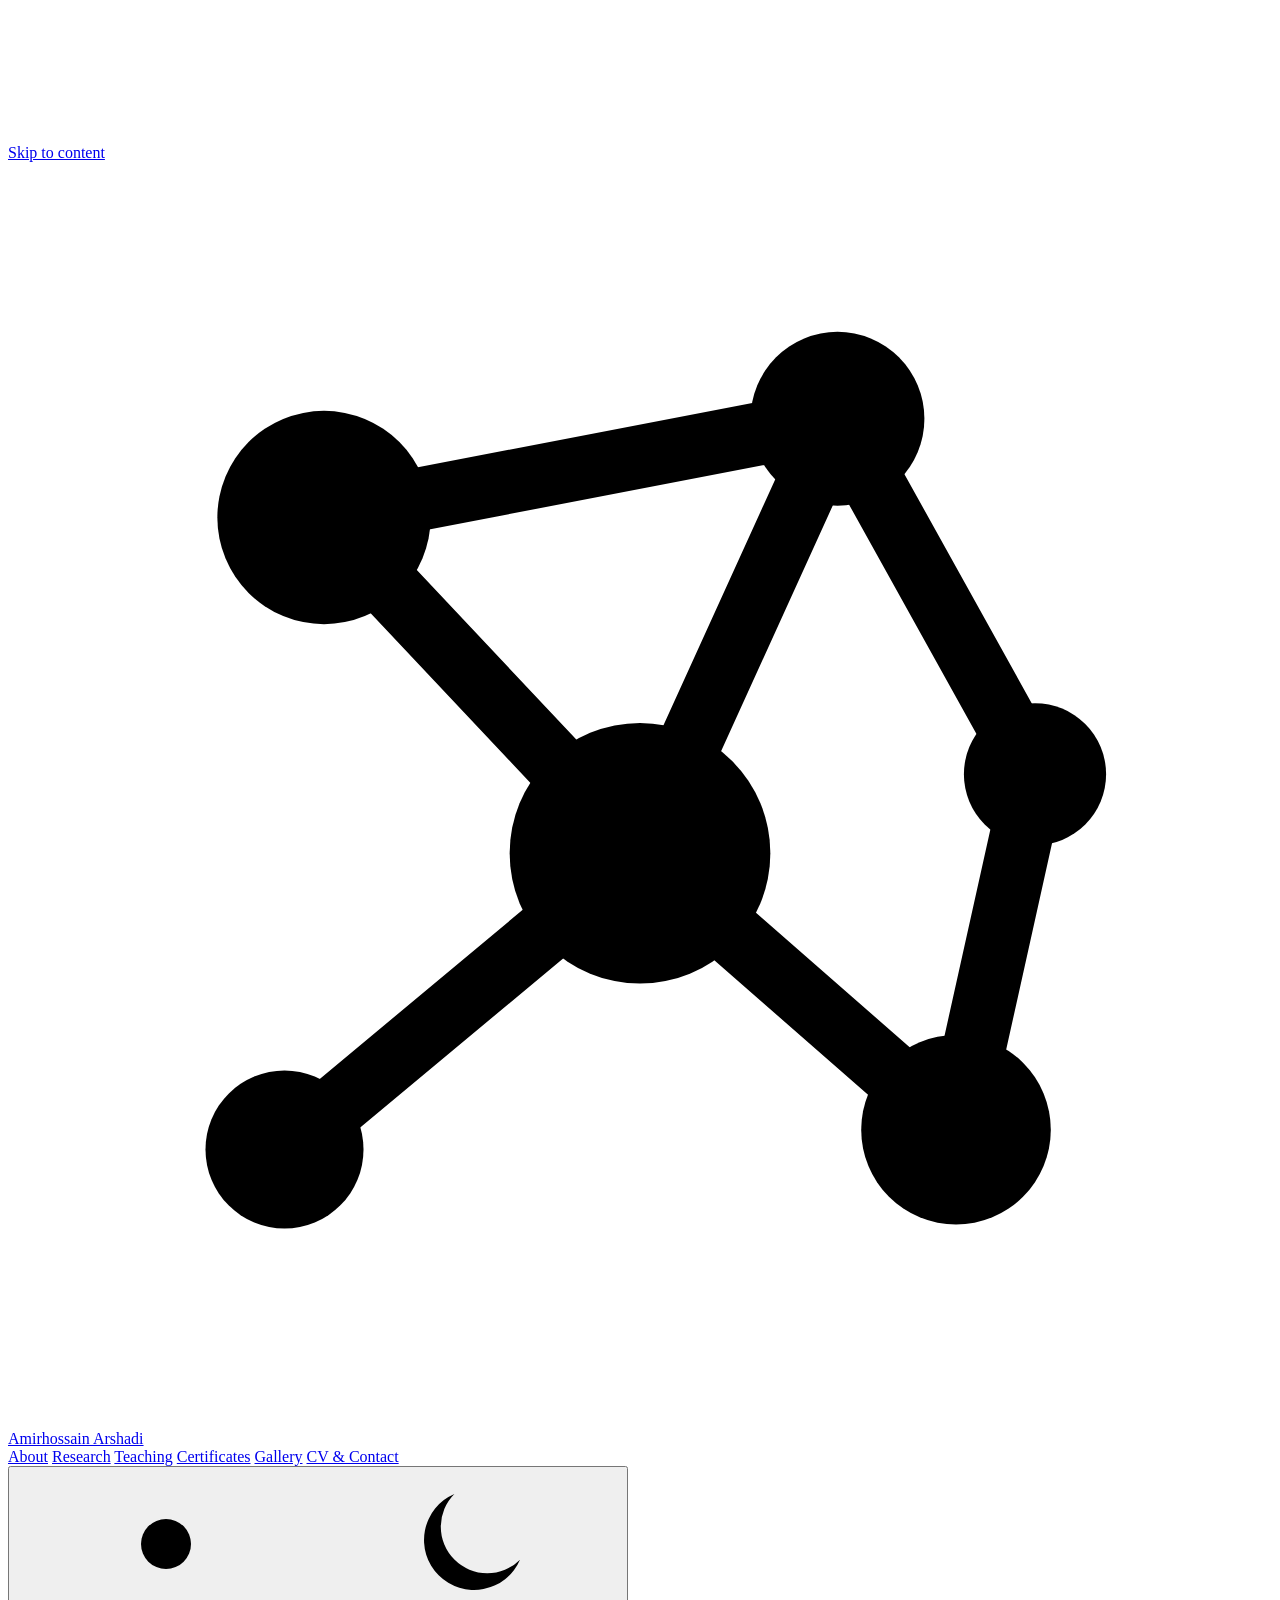
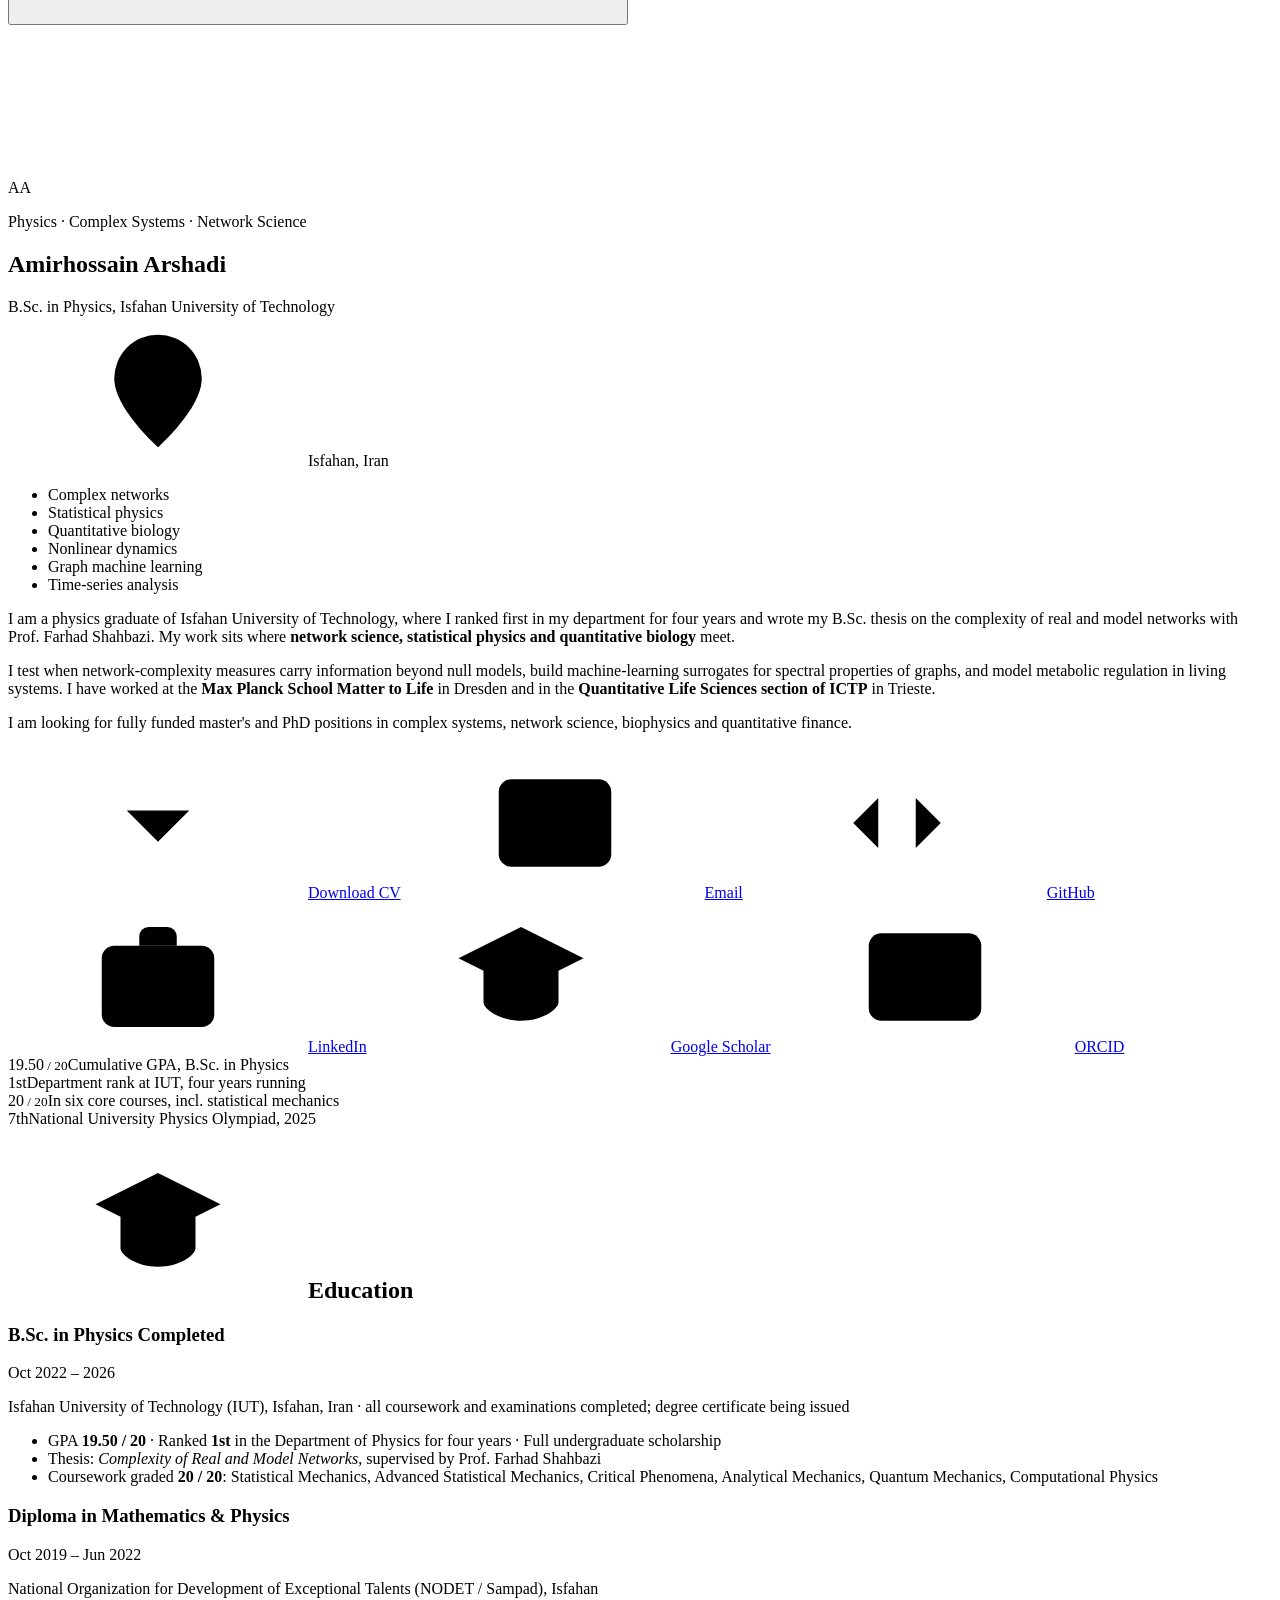
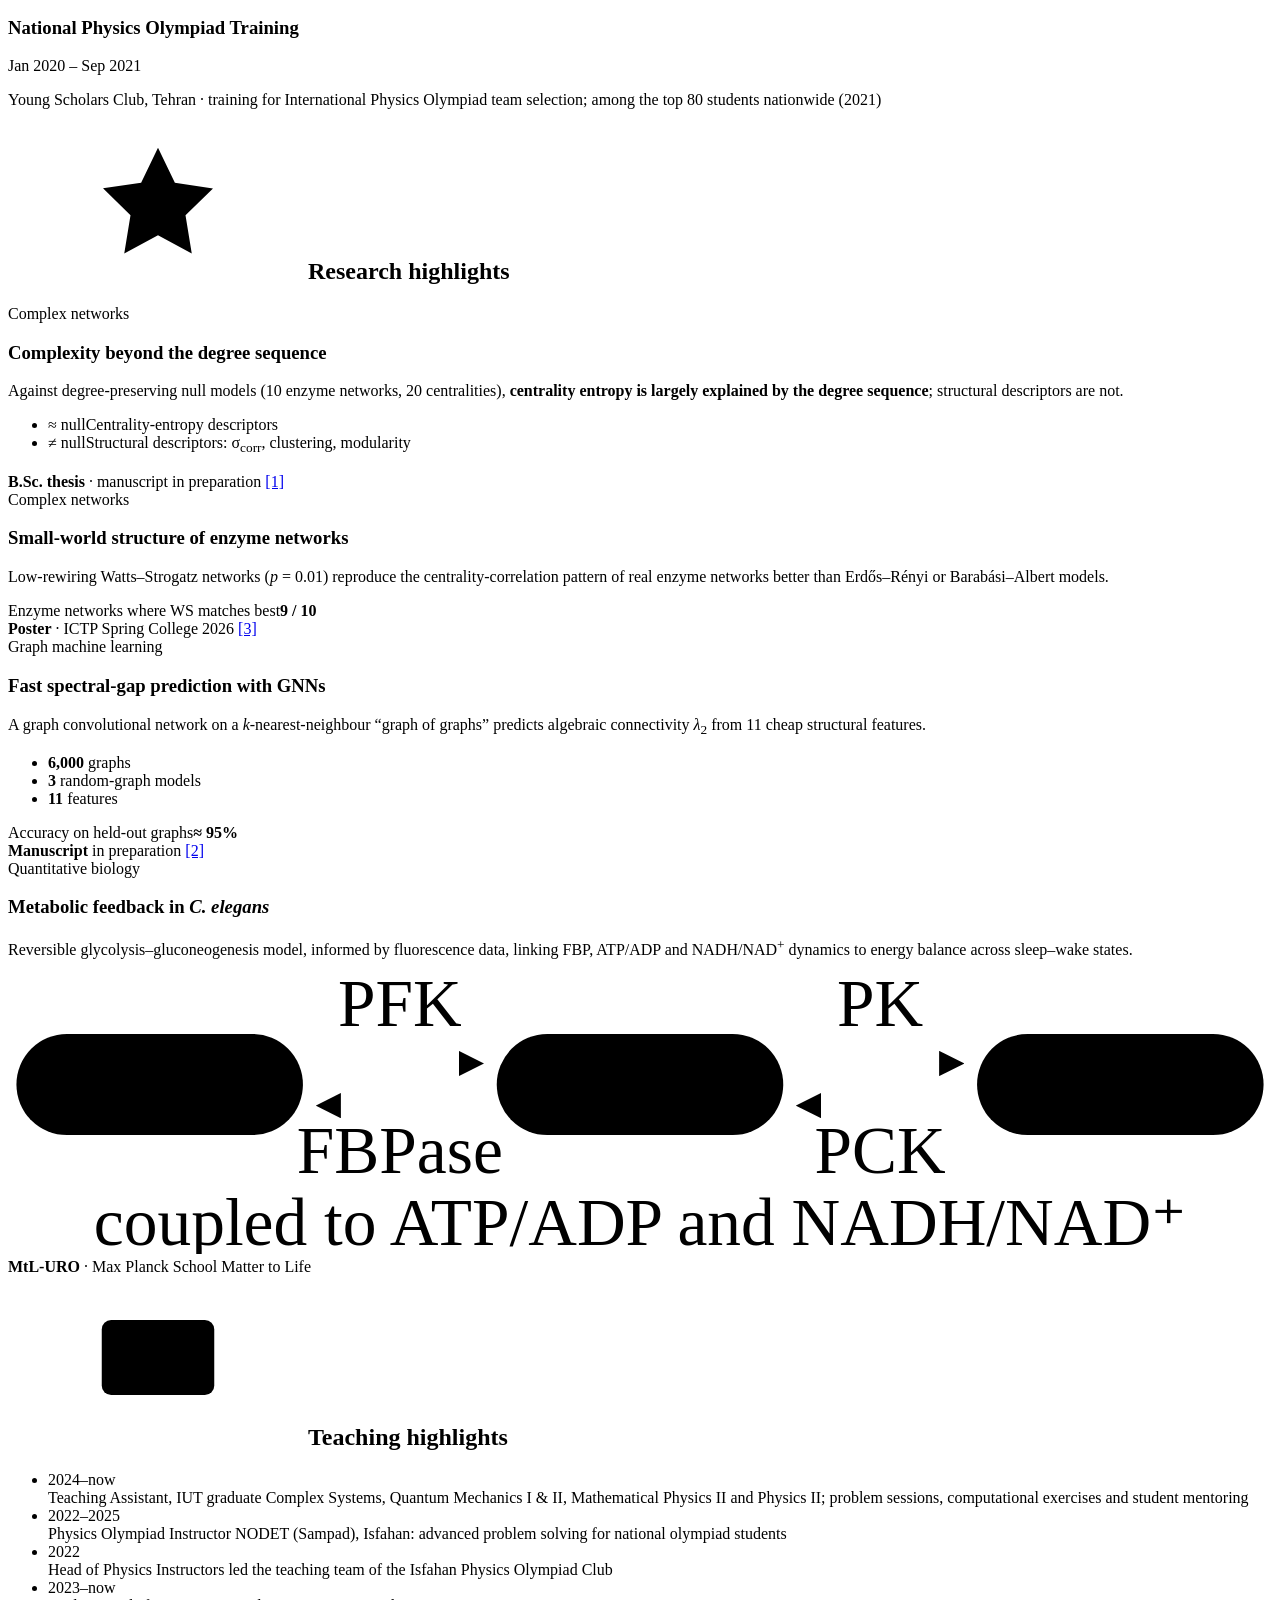
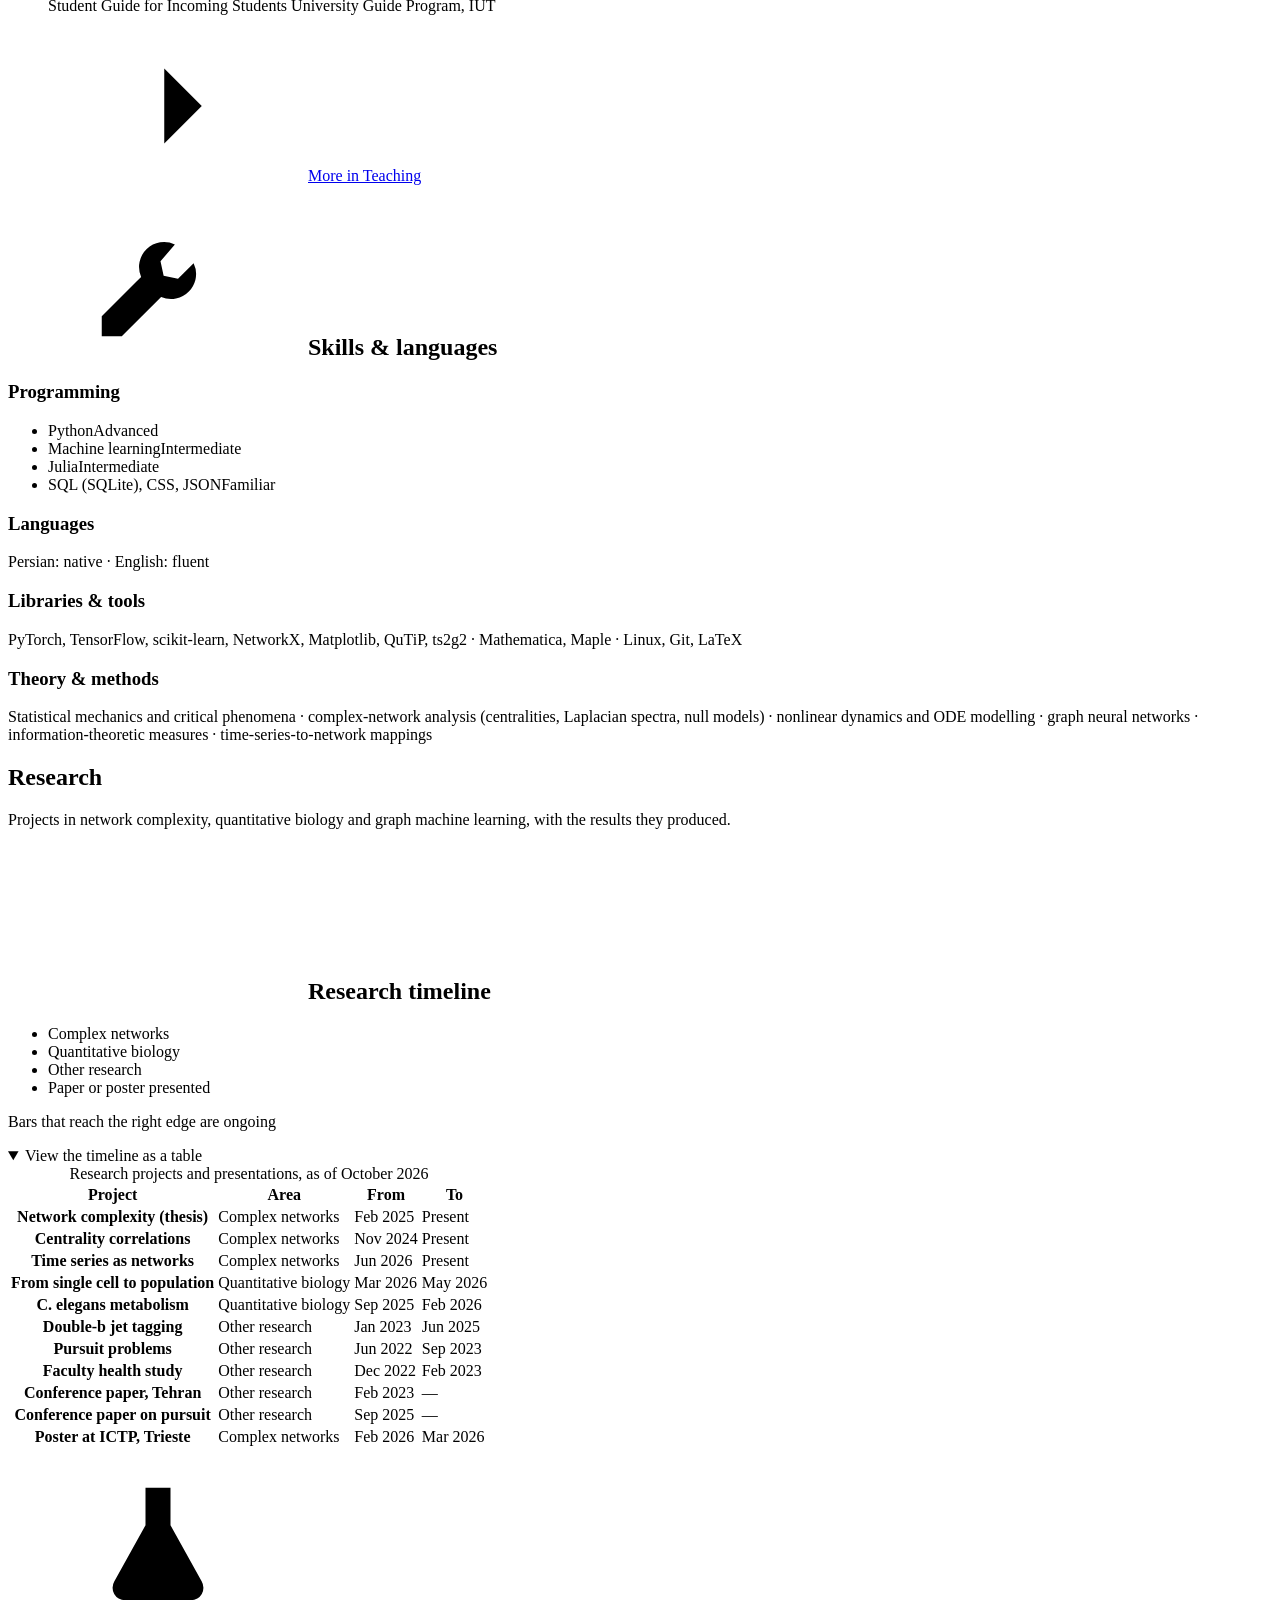
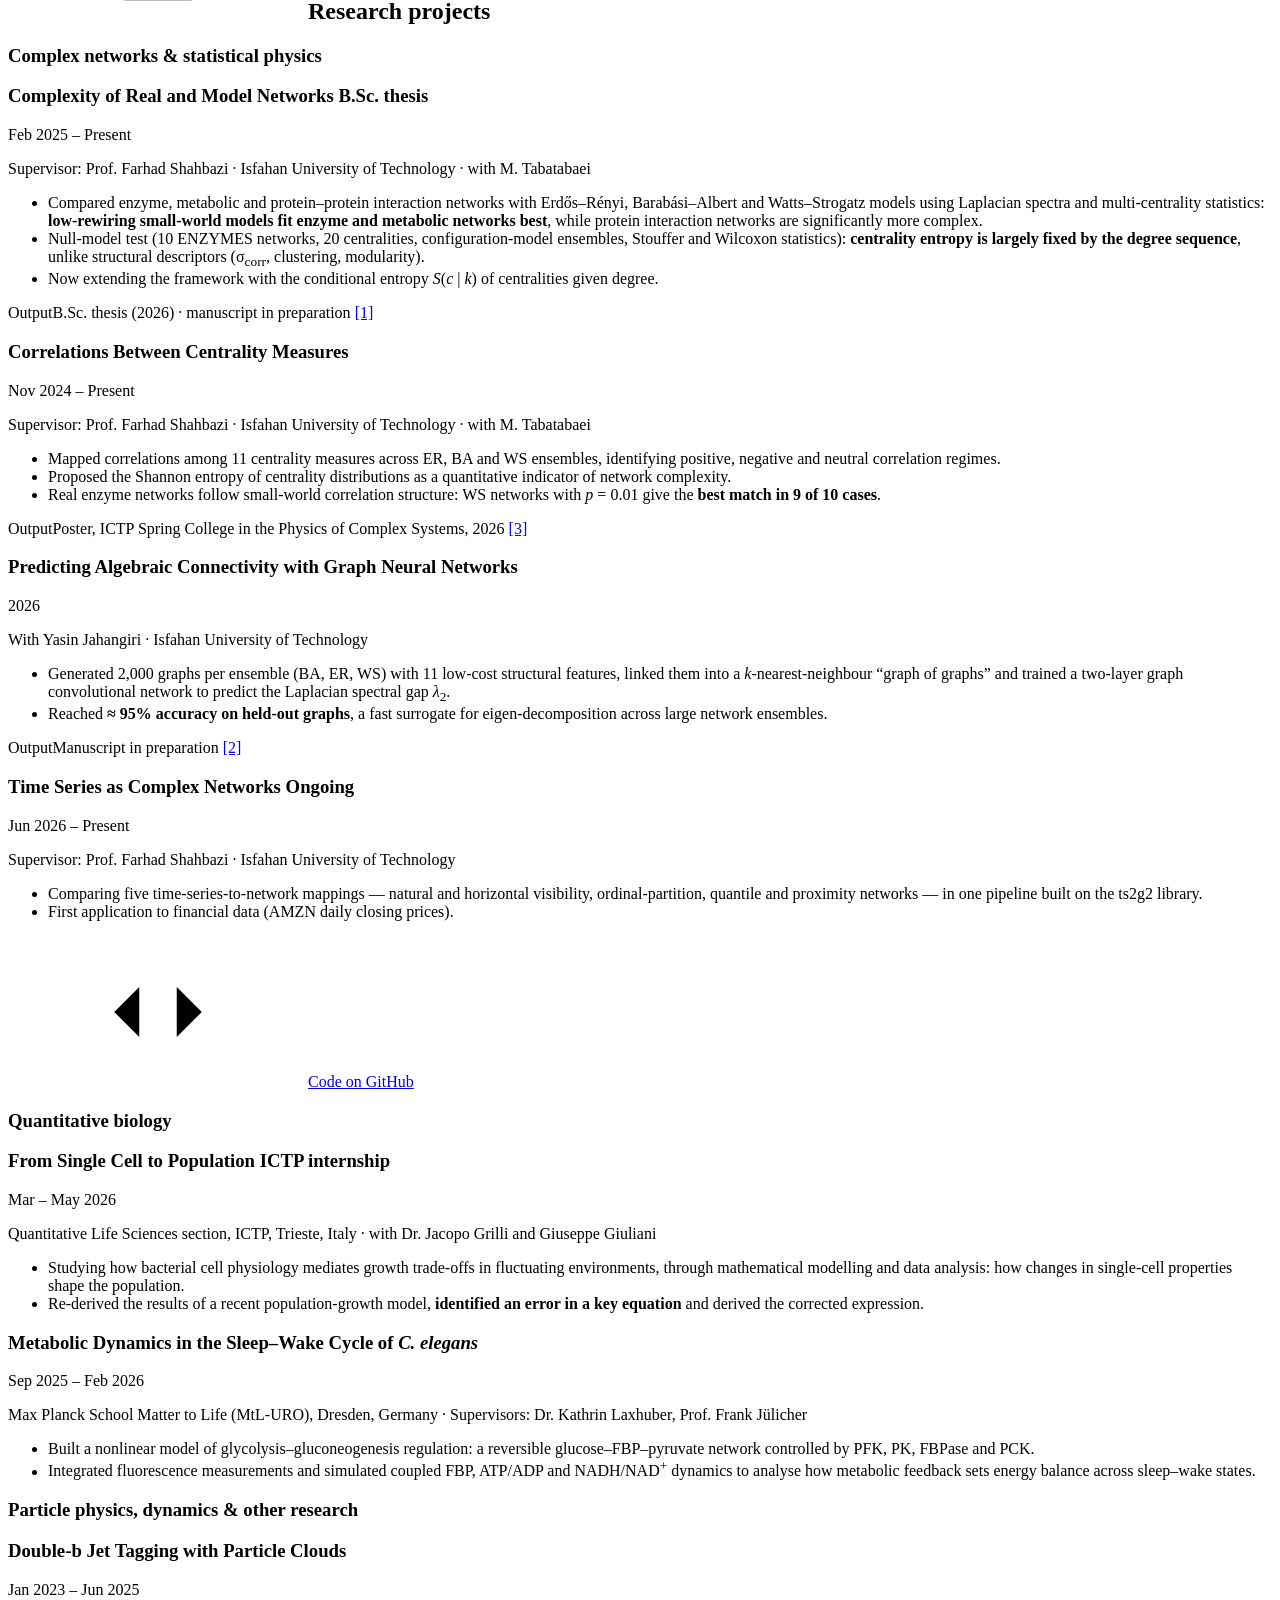
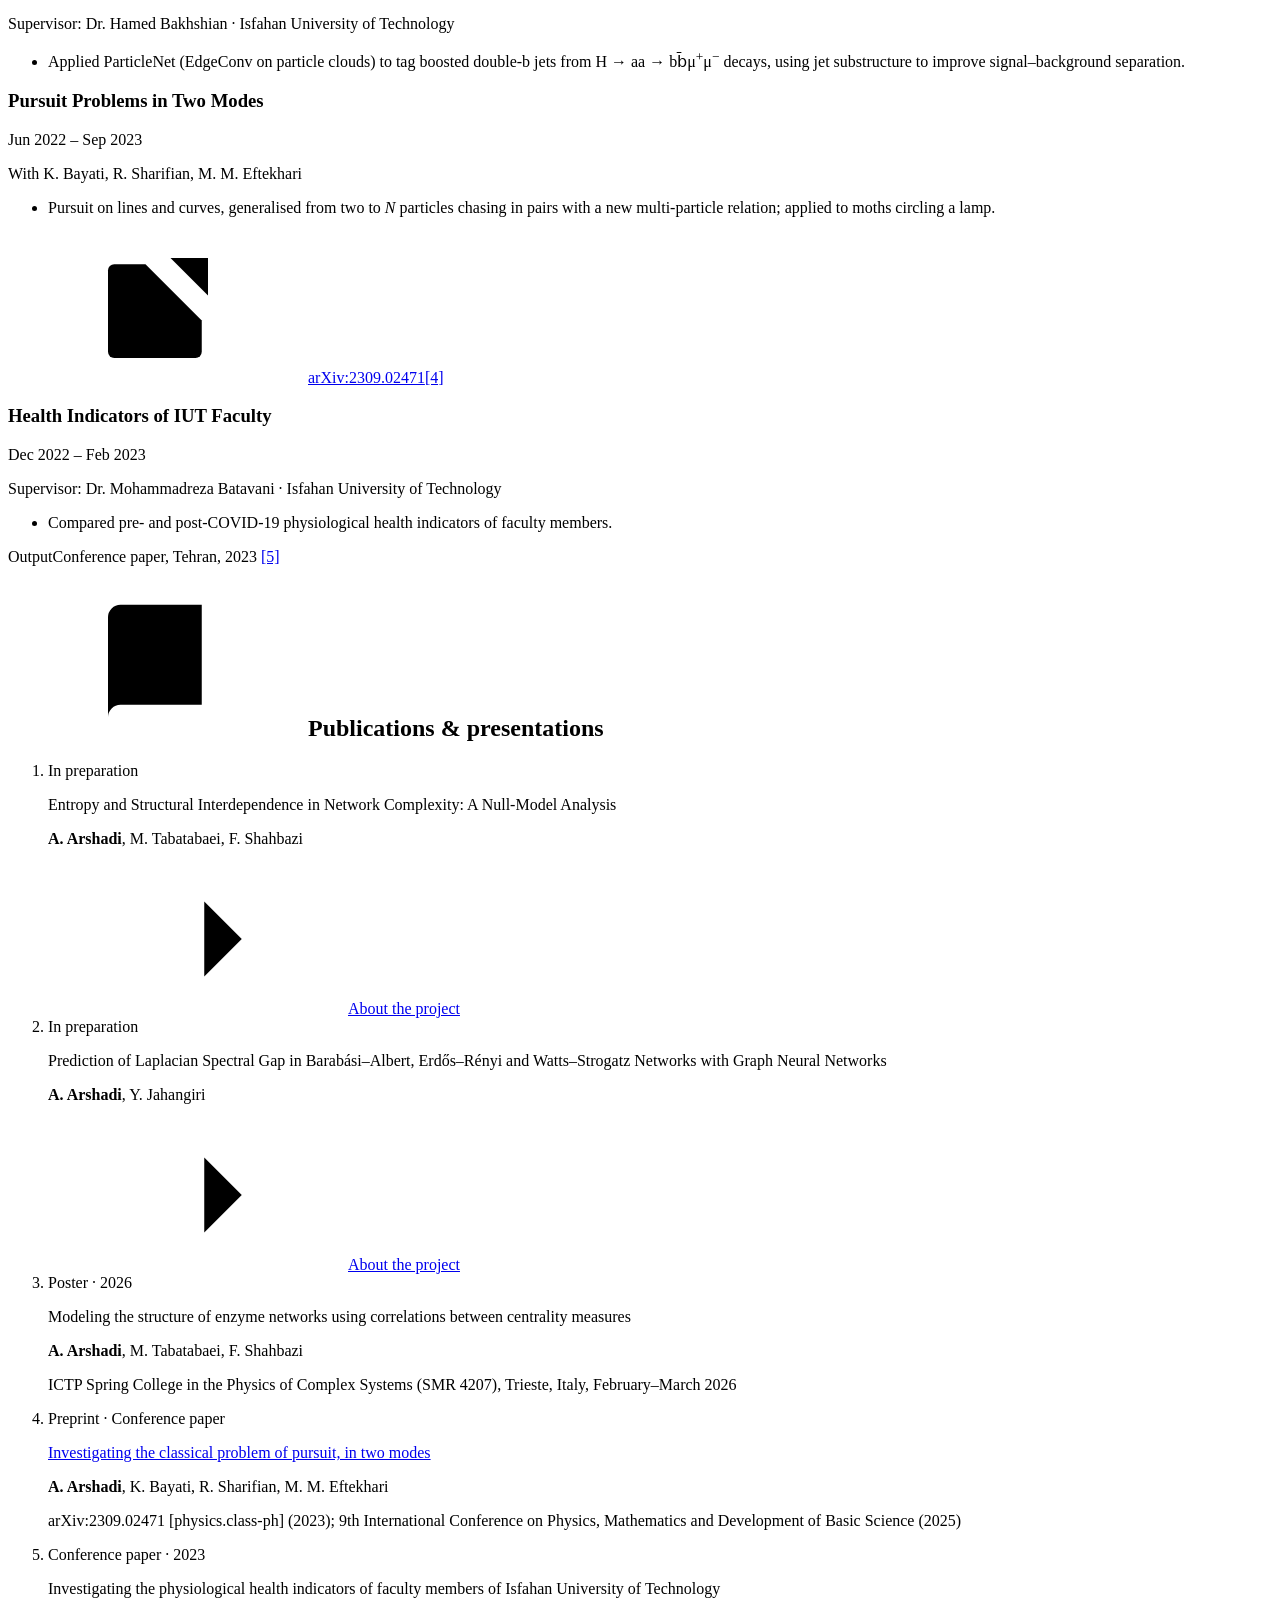
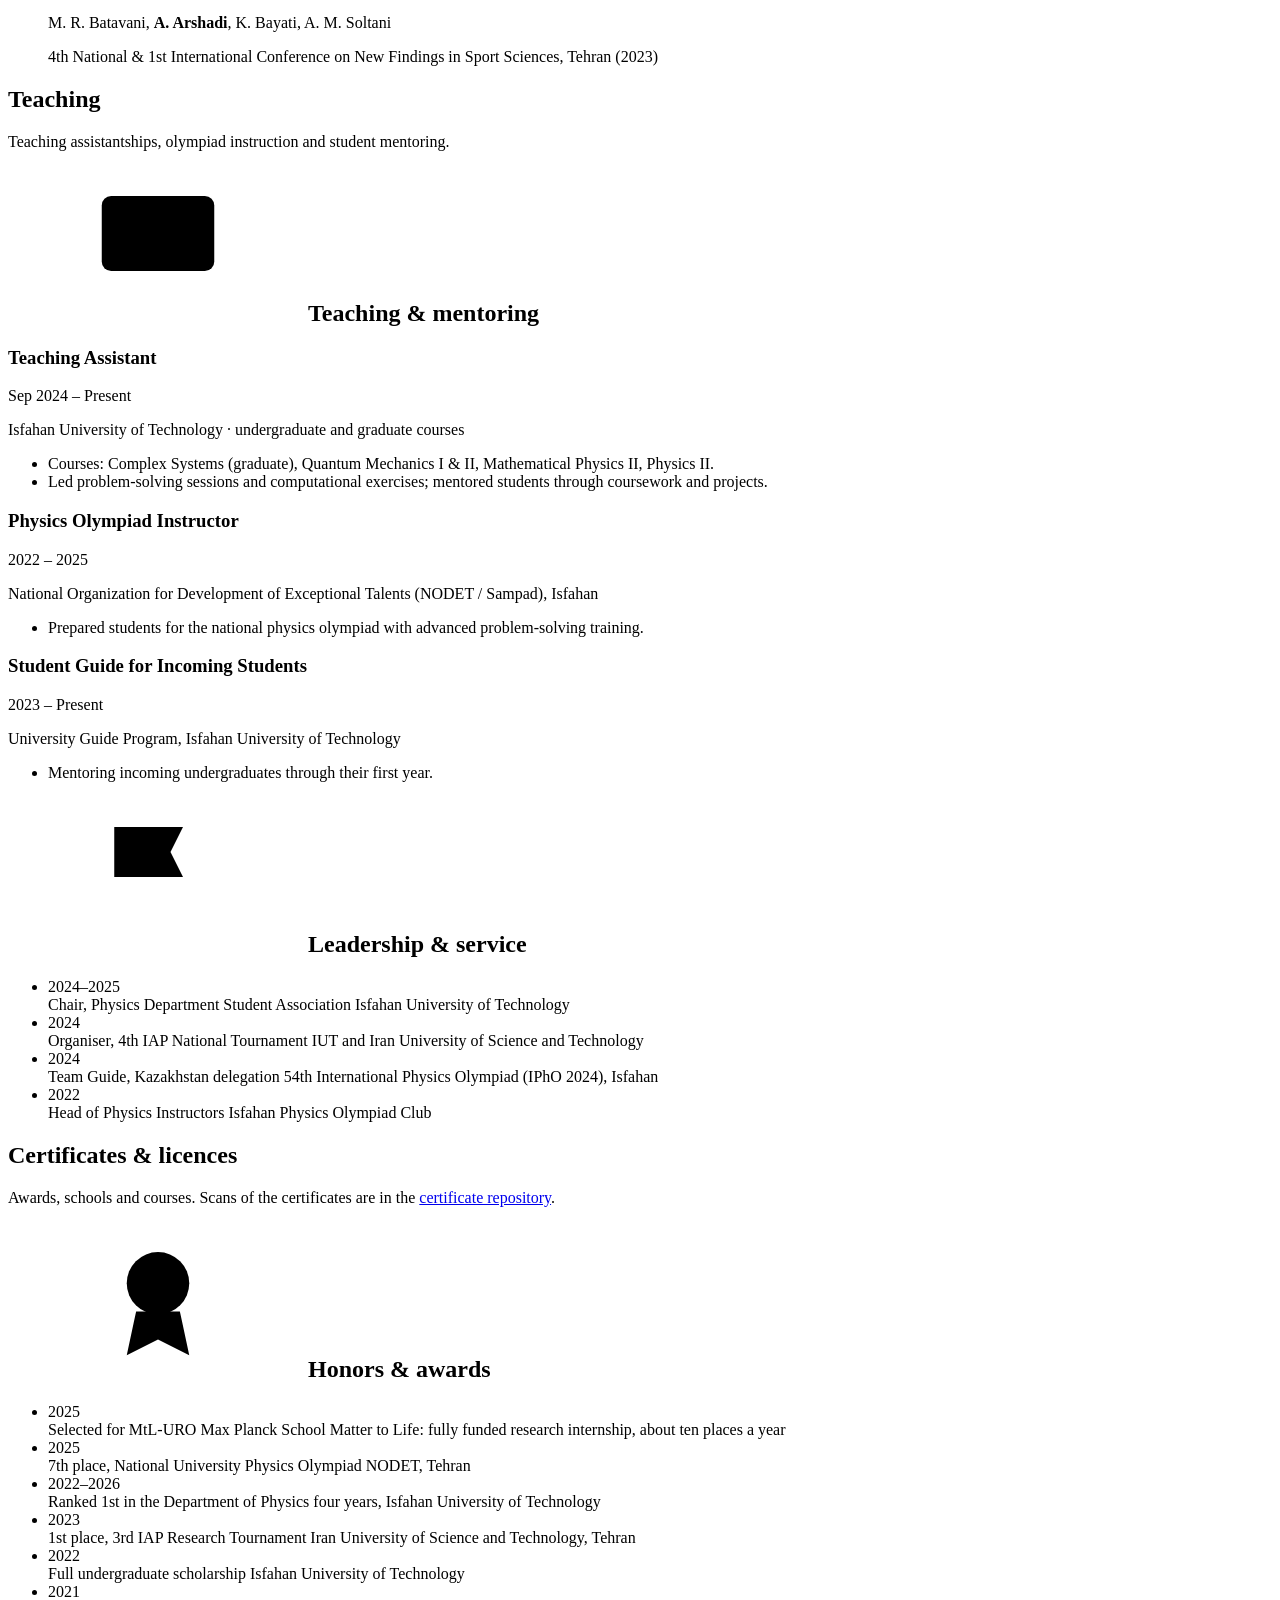
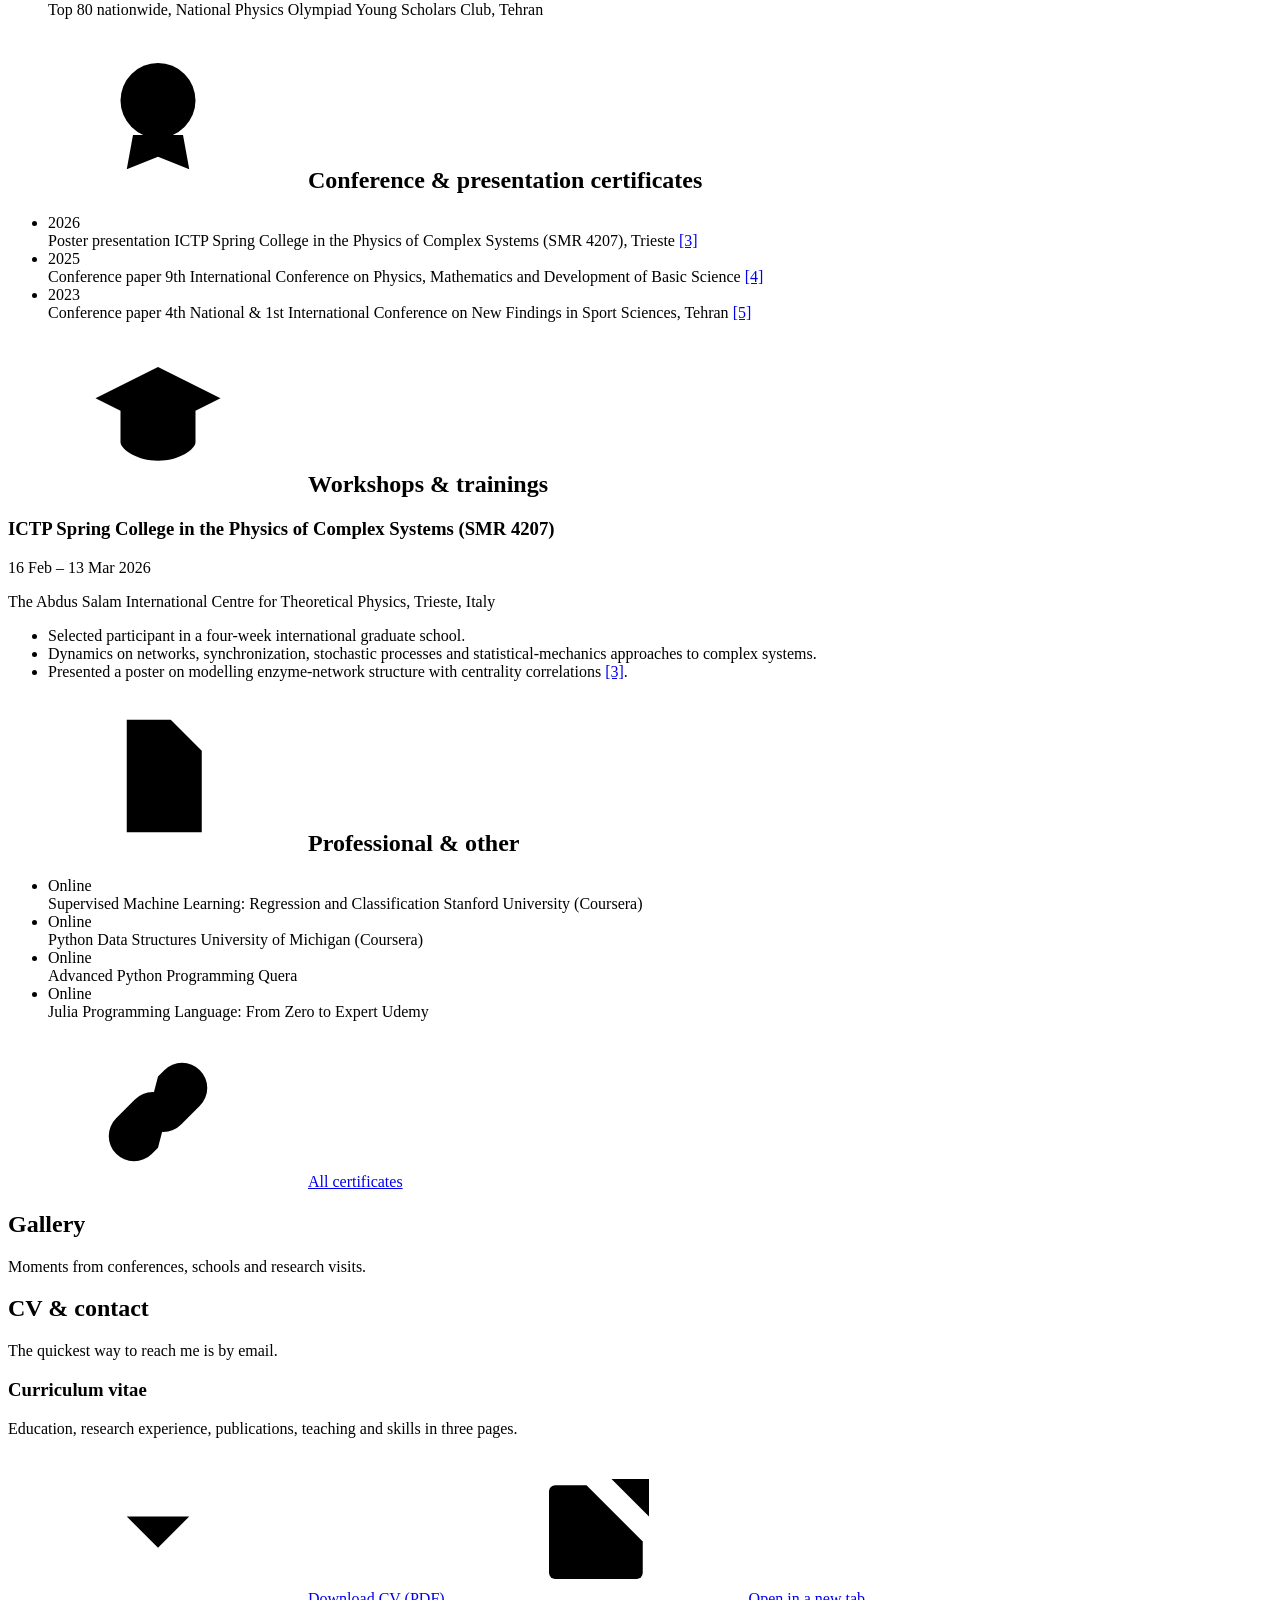
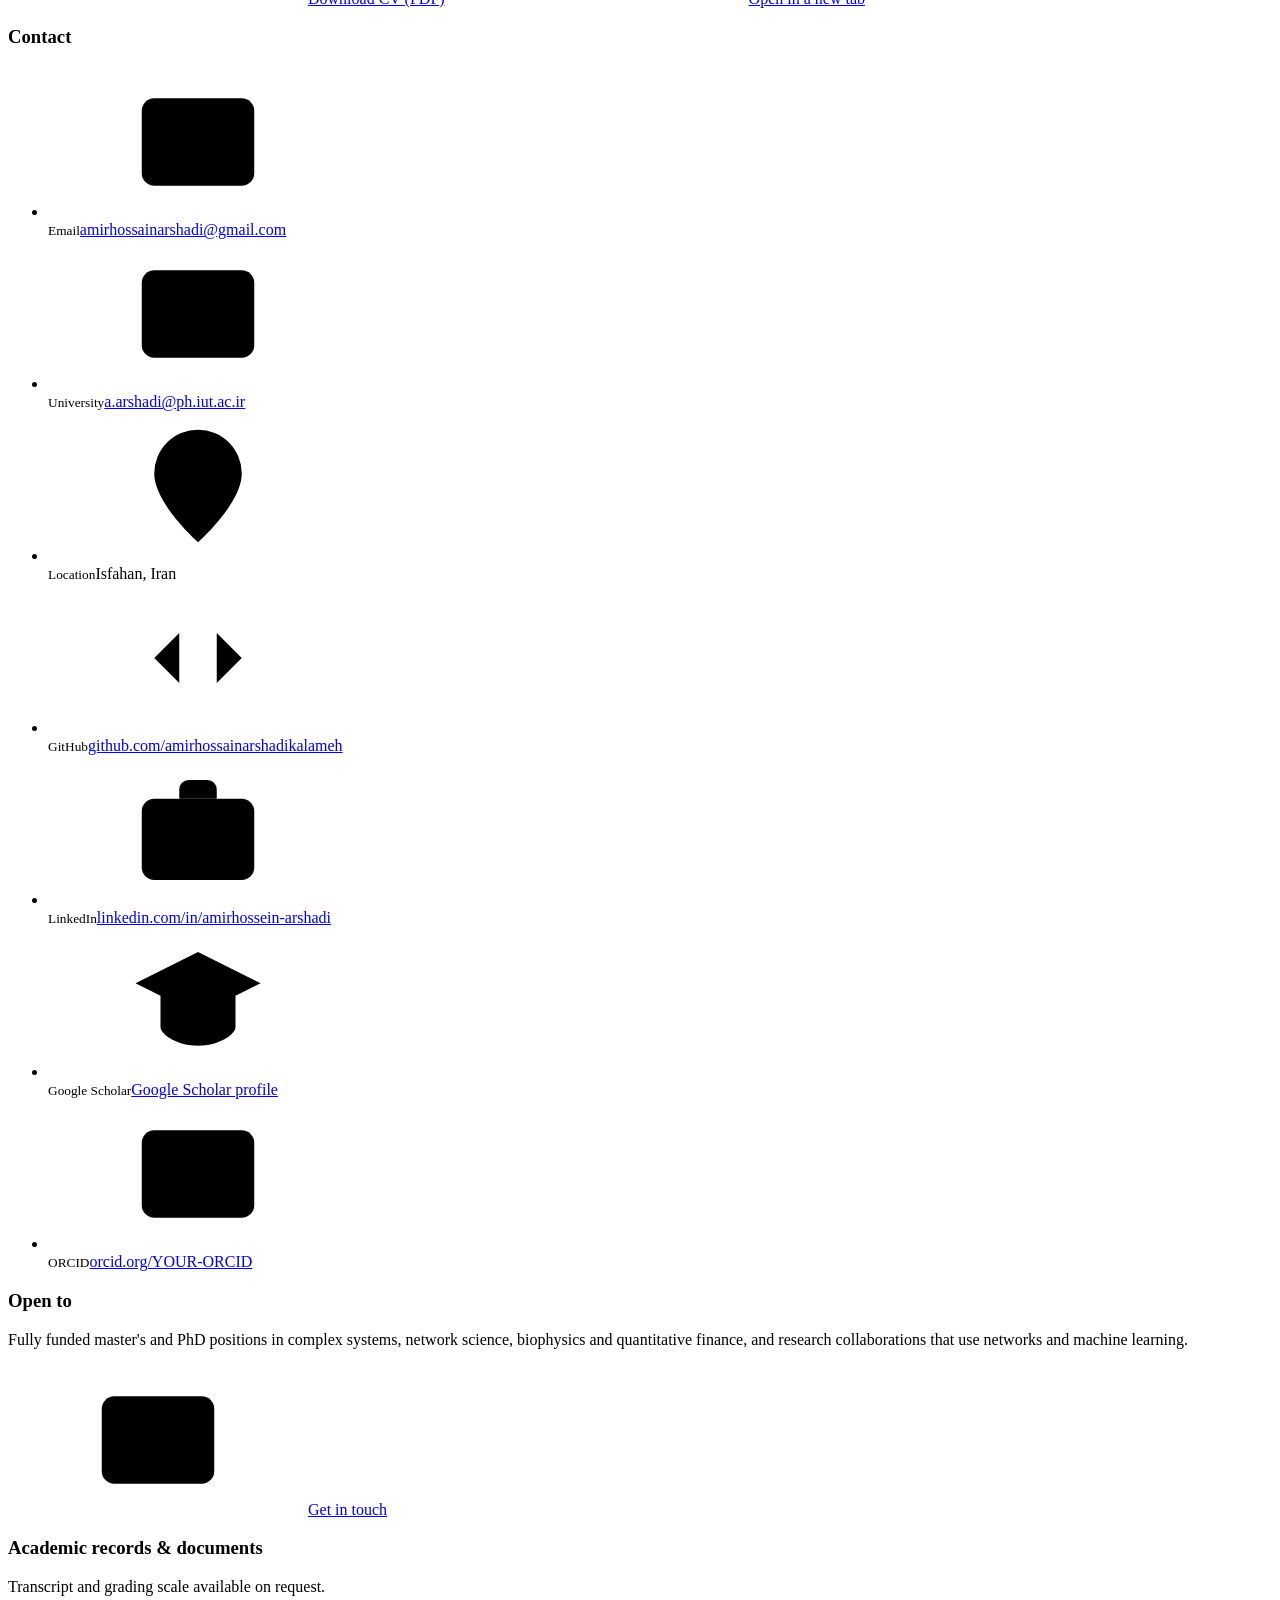
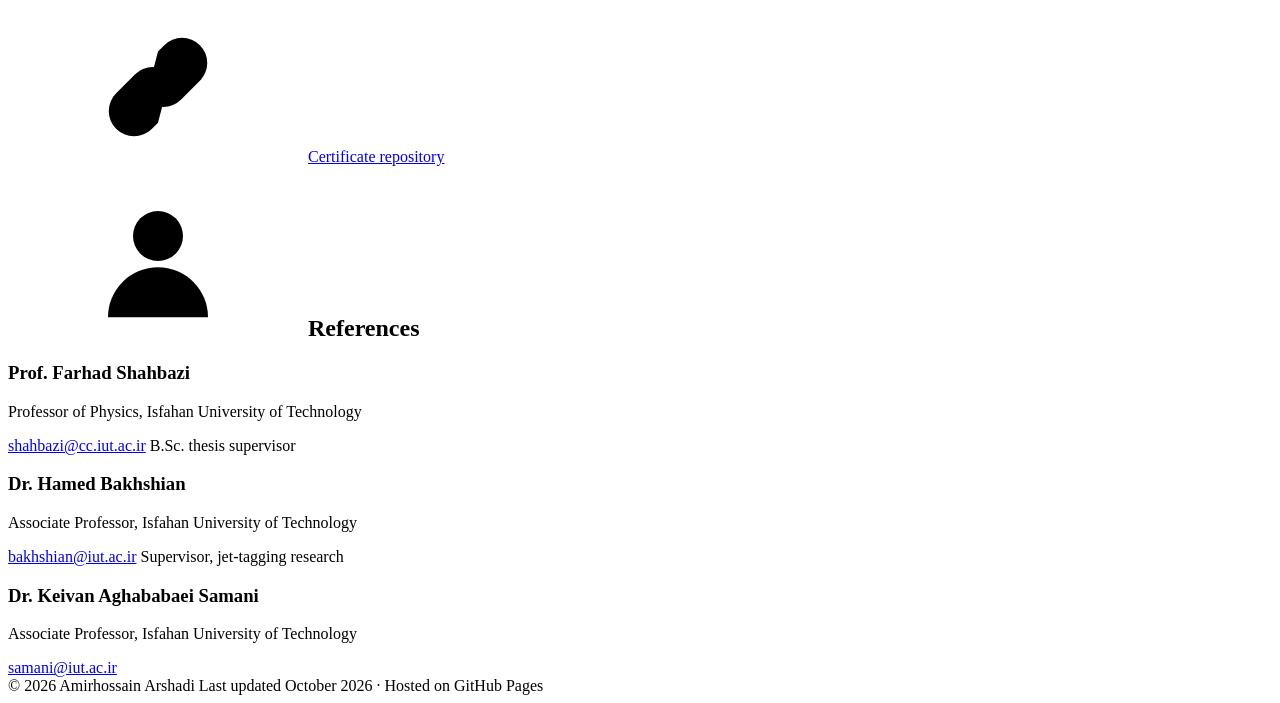
==== index.html @ 0f43cf24 "Publish academic website: pages, styles, scripts and CV" ====
<!doctype html>
<html lang="en" data-theme="dark">
<head>
  <meta charset="utf-8">
  <meta name="viewport" content="width=device-width, initial-scale=1">
  <!-- =====================================================================
       Academic website of Amirhossain Arshadi — amirhossainarshadikalameh.github.io
       Plain HTML + CSS + a little JavaScript. No build step, no libraries.

       HOW TO EDIT
       - Every place you will usually change is marked with ✏️
       - Links that still contain "YOUR-" stay hidden until you fill them in
       - Photo:  assets/img/profile.jpg      CV: CV.pdf (next to this file)
       - The research timeline is drawn from the table with id="tl-data":
         edit a row (dates, area) and the chart follows.
       ===================================================================== -->
  <title>Amirhossain Arshadi — Complex Systems, Network Science &amp; Quantitative Biology</title>
  <meta name="description" content="Amirhossain Arshadi — physics graduate of Isfahan University of Technology working on network complexity, statistical physics, quantitative biology and graph machine learning.">
  <meta name="author" content="Amirhossain Arshadi">
  <meta name="theme-color" content="#070b16">
  <link rel="canonical" href="https://amirhossainarshadikalameh.github.io/">
  <link rel="icon" href="assets/favicon.svg" type="image/svg+xml">

  <meta property="og:type" content="website">
  <meta property="og:site_name" content="Amirhossain Arshadi">
  <meta property="og:title" content="Amirhossain Arshadi — Academic Profile">
  <meta property="og:description" content="Complex systems · Network science · Quantitative biology · Graph machine learning">
  <meta property="og:url" content="https://amirhossainarshadikalameh.github.io/">
  <meta property="og:image" content="https://amirhossainarshadikalameh.github.io/assets/img/preview.png">
  <meta property="og:image:width" content="1200">
  <meta property="og:image:height" content="630">
  <meta name="twitter:card" content="summary_large_image">
  <meta name="twitter:title" content="Amirhossain Arshadi — Academic Profile">
  <meta name="twitter:description" content="Complex systems · Network science · Quantitative biology · Graph machine learning">
  <meta name="twitter:image" content="https://amirhossainarshadikalameh.github.io/assets/img/preview.png">

  <script type="application/ld+json">
  {
    "@context": "https://schema.org",
    "@type": "Person",
    "name": "Amirhossain Arshadi",
    "alternateName": ["Amirhossein Arshadi", "A. H. Arshadi Kalameh", "Amirhossain Arshadi Kalemeh"],
    "url": "https://amirhossainarshadikalameh.github.io/",
    "email": "mailto:amirhossainarshadi@gmail.com",
    "jobTitle": "Physicist",
    "alumniOf": { "@type": "CollegeOrUniversity", "name": "Isfahan University of Technology" },
    "address": { "@type": "PostalAddress", "addressLocality": "Isfahan", "addressCountry": "IR" },
    "sameAs": ["https://github.com/amirhossainarshadikalameh", "https://www.linkedin.com/in/amirhossein-arshadi-5b4545321/", "https://arxiv.org/abs/2309.02471"],
    "knowsAbout": ["Network science", "Complex systems", "Statistical physics", "Quantitative biology", "Graph neural networks"]
  }
  </script>

  <script>
    (function () {
      var d = document.documentElement, t = null;
      d.classList.add('js');
      try { t = localStorage.getItem('theme'); } catch (e) {}
      if (t !== 'light' && t !== 'dark') {
        t = (window.matchMedia && window.matchMedia('(prefers-color-scheme: light)').matches) ? 'light' : 'dark';
      }
      d.setAttribute('data-theme', t);
    })();
  </script>

  <link rel="stylesheet" href="assets/site.css">
</head>

<body>
  <a class="skip" href="#main">Skip to content</a>

  <svg class="sprite" aria-hidden="true" focusable="false">
    <symbol id="i-mail" viewBox="0 0 24 24"><rect x="3" y="5" width="18" height="14" rx="2"/><path d="m4 7 8 6 8-6"/></symbol>
    <symbol id="i-phone" viewBox="0 0 24 24"><path d="M5 4h4l2 5-2.5 1.5a11 11 0 0 0 5 5L15 13l5 2v4a2 2 0 0 1-2 2A16 16 0 0 1 3 6a2 2 0 0 1 2-2"/></symbol>
    <symbol id="i-download" viewBox="0 0 24 24"><path d="M12 4v11"/><path d="m7 10 5 5 5-5"/><path d="M5 20h14"/></symbol>
    <symbol id="i-code" viewBox="0 0 24 24"><path d="m9 8-4 4 4 4"/><path d="m15 8 4 4-4 4"/></symbol>
    <symbol id="i-work" viewBox="0 0 24 24"><rect x="3" y="7" width="18" height="13" rx="2"/><path d="M9 7V5.5A1.5 1.5 0 0 1 10.5 4h3A1.5 1.5 0 0 1 15 5.5V7"/><path d="M3 12.5h18"/></symbol>
    <symbol id="i-cap" viewBox="0 0 24 24"><path d="m2 9 10-5 10 5-10 5z"/><path d="M6 11v5c0 1.2 2.7 3 6 3s6-1.8 6-3v-5"/></symbol>
    <symbol id="i-id" viewBox="0 0 24 24"><rect x="3" y="5" width="18" height="14" rx="2"/><circle cx="9" cy="12" r="2.5"/><path d="M14 10h4M14 14h4"/></symbol>
    <symbol id="i-pin" viewBox="0 0 24 24"><path d="M12 21s-7-6.2-7-11a7 7 0 0 1 14 0c0 4.8-7 11-7 11z"/><circle cx="12" cy="10" r="2.5"/></symbol>
    <symbol id="i-ext" viewBox="0 0 24 24"><path d="M14 4h6v6"/><path d="M20 4 10 14"/><path d="M19 14v5a1 1 0 0 1-1 1H5a1 1 0 0 1-1-1V6a1 1 0 0 1 1-1h5"/></symbol>
    <symbol id="i-doc" viewBox="0 0 24 24"><path d="M7 3h7l5 5v13H7z"/><path d="M14 3v5h5"/><path d="M10 13h6M10 17h6"/></symbol>
    <symbol id="i-arrow" viewBox="0 0 24 24"><path d="M5 12h14"/><path d="m13 6 6 6-6 6"/></symbol>
    <symbol id="i-sun" viewBox="0 0 24 24"><circle cx="12" cy="12" r="4"/><path d="M12 2v2M12 20v2M4.9 4.9l1.4 1.4M17.7 17.7l1.4 1.4M2 12h2M20 12h2M4.9 19.1l1.4-1.4M17.7 6.3l1.4-1.4"/></symbol>
    <symbol id="i-moon" viewBox="0 0 24 24"><path d="M20 14.5A8 8 0 1 1 9.5 4a6.5 6.5 0 0 0 10.5 10.5z"/></symbol>
    <symbol id="i-net" viewBox="0 0 24 24"><circle cx="6" cy="6" r="2"/><circle cx="18" cy="7" r="2"/><circle cx="12" cy="17" r="2.2"/><circle cx="4.5" cy="16.5" r="1.5"/><path d="m8 6.2 8 .6M7 7.8l4 7.3M16.9 8.7 13 15.2M6 16.7l3.9.3"/></symbol>
    <symbol id="i-wave" viewBox="0 0 24 24"><path d="m3 15 3-6 3 9 3-12 3 10 3-5 3 4"/></symbol>
    <symbol id="i-cell" viewBox="0 0 24 24"><circle cx="12" cy="12" r="8.5"/><circle cx="10" cy="10.5" r="3"/><circle cx="16" cy="15.5" r="1"/><circle cx="8" cy="16.5" r=".8"/></symbol>
    <symbol id="i-nn" viewBox="0 0 24 24"><circle cx="5" cy="7" r="1.7"/><circle cx="5" cy="17" r="1.7"/><circle cx="12" cy="5" r="1.7"/><circle cx="12" cy="12" r="1.7"/><circle cx="12" cy="19" r="1.7"/><circle cx="19" cy="12" r="1.7"/><path d="m6.6 6.5 3.8-1M6.6 7.8l3.8 3.3M6.6 16.2l3.8-3.3M6.6 17.5l3.8 1M13.3 6.2l4.5 4.6M13.7 12h3.6M13.3 17.8l4.5-4.6"/></symbol>
    <symbol id="i-chart" viewBox="0 0 24 24"><path d="M4 20V4"/><path d="M4 20h16"/><path d="M8 16V11M12 16V7M16 16v-4"/></symbol>
    <symbol id="i-flask" viewBox="0 0 24 24"><path d="M9 3h6M10 3v6l-5 9a2 2 0 0 0 1.7 3h10.6a2 2 0 0 0 1.7-3l-5-9V3"/><path d="M7.5 14h9"/></symbol>
    <symbol id="i-book" viewBox="0 0 24 24"><path d="M4 5a2 2 0 0 1 2-2h13v16H6a2 2 0 0 0-2 2z"/><path d="M4 19V5"/><path d="M8 7h7"/></symbol>
    <symbol id="i-award" viewBox="0 0 24 24"><circle cx="12" cy="9" r="5"/><path d="m8.5 13.5-1.5 7 5-2.5 5 2.5-1.5-7"/></symbol>
    <symbol id="i-chalk" viewBox="0 0 24 24"><rect x="3" y="4" width="18" height="12" rx="1.5"/><path d="M8 20l2-4M16 20l-2-4M7 9h6M7 12h4"/></symbol>
    <symbol id="i-flag" viewBox="0 0 24 24"><path d="M5 21V4"/><path d="M5 4h11l-2 4 2 4H5"/></symbol>
    <symbol id="i-badge" viewBox="0 0 24 24"><circle cx="12" cy="10" r="6"/><path d="m9 10 2 2 4-4"/><path d="M8 15.5 7 21l5-2 5 2-1-5.5"/></symbol>
    <symbol id="i-tools" viewBox="0 0 24 24"><path d="M14.7 6.3a4 4 0 0 0-5.4 5.2L3 17.8V21h3.2l6.3-6.3a4 4 0 0 0 5.2-5.4l-2.5 2.5-2.3-.5-.5-2.3z"/></symbol>
    <symbol id="i-link" viewBox="0 0 24 24"><path d="M10 14a4 4 0 0 0 5.7 0l3-3a4 4 0 0 0-5.7-5.7l-1 1"/><path d="M14 10a4 4 0 0 0-5.7 0l-3 3a4 4 0 0 0 5.7 5.7l1-1"/></symbol>
    <symbol id="i-user" viewBox="0 0 24 24"><circle cx="12" cy="8" r="4"/><path d="M4 21a8 8 0 0 1 16 0"/></symbol>
    <symbol id="i-star" viewBox="0 0 24 24"><path d="m12 3 2.7 5.6 6.1.9-4.4 4.3 1 6.1L12 17l-5.4 2.9 1-6.1-4.4-4.3 6.1-.9z"/></symbol>
    <symbol id="i-image" viewBox="0 0 24 24"><rect x="3" y="5" width="18" height="14" rx="2"/><circle cx="9" cy="10" r="1.6"/><path d="m4 17 5-4 4 3 3-2 4 3"/></symbol>
  </svg>

  <header class="topbar">
    <div class="wrap topbar-inner">
      <a class="brand" href="#about">
        <svg class="brand-mark" viewBox="0 0 32 32" aria-hidden="true">
          <defs>
            <linearGradient id="brand-grad" x1="0" y1="0" x2="1" y2="1">
              <stop offset="0" style="stop-color: var(--accent)"/>
              <stop offset="1" style="stop-color: var(--accent-2)"/>
            </linearGradient>
          </defs>
          <g stroke="url(#brand-grad)" stroke-width="1.6" stroke-linecap="round" fill="none">
            <path d="M8 9 21 6.5M8 9l8 8.5M21 6.5l-5 11M16 17.5l8 7M16 17.5 7 25M21 6.5l5 9M26 15.5 24 24.5"/>
          </g>
          <g fill="url(#brand-grad)">
            <circle cx="8" cy="9" r="2.7"/><circle cx="21" cy="6.5" r="2.2"/><circle cx="16" cy="17.5" r="3.3"/>
            <circle cx="24" cy="24.5" r="2.4"/><circle cx="7" cy="25" r="2"/><circle cx="26" cy="15.5" r="1.8"/>
          </g>
        </svg>
        <span>Amirhossain Arshadi</span>
      </a>

      <nav class="tabs" aria-label="Site sections">
        <a class="tab active" href="#about" data-tab="about" aria-current="page">About</a>
        <a class="tab" href="#research" data-tab="research">Research</a>
        <a class="tab" href="#teaching" data-tab="teaching">Teaching</a>
        <a class="tab" href="#certificates" data-tab="certificates">Certificates</a>
        <a class="tab" href="#gallery" data-tab="gallery">Gallery</a>
        <a class="tab" href="#contact" data-tab="contact">CV &amp; Contact</a>
      </nav>

      <button class="theme-btn" id="themeBtn" type="button" aria-label="Switch colour theme">
        <svg class="ic i-sun" aria-hidden="true"><use href="#i-sun"/></svg>
        <svg class="ic i-moon" aria-hidden="true"><use href="#i-moon"/></svg>
      </button>
    </div>
  </header>

  <main id="main" class="wrap" tabindex="-1">

    <!-- ==================== ABOUT ==================== -->
    <section id="about" class="panel active" data-panel data-title="About">

      <div class="card hero">
        <canvas class="hero-net" aria-hidden="true"></canvas>
        <div class="hero-body">
          <div class="avatar">
            <!-- ✏️ Your photo: save it as assets/img/profile.jpg (until then your initials show) -->
            <img src="assets/img/profile.jpg" alt="Portrait of Amirhossain Arshadi" width="136" height="136" onerror="this.remove()">
            <span class="avatar-fallback" aria-hidden="true">AA</span>
          </div>
          <div>
            <p class="eyebrow">Physics · Complex Systems · Network Science</p>
            <h1>Amirhossain Arshadi</h1>
            <p class="role">
              B.Sc. in Physics, Isfahan University of Technology<br>
              <svg class="ic" aria-hidden="true"><use href="#i-pin"/></svg>Isfahan, Iran
            </p>
            <ul class="chips" aria-label="Research interests">
              <li>Complex networks</li>
              <li>Statistical physics</li>
              <li>Quantitative biology</li>
              <li>Nonlinear dynamics</li>
              <li>Graph machine learning</li>
              <li>Time-series analysis</li>
            </ul>
          </div>
        </div>

        <!-- ✏️ Short introduction -->
        <div class="bio">
          <p>I am a physics graduate of Isfahan University of Technology, where I ranked first in my department for four years and wrote my B.Sc. thesis on the complexity of real and model networks with Prof. Farhad Shahbazi. My work sits where <b>network science, statistical physics and quantitative biology</b> meet.</p>
          <p>I test when network-complexity measures carry information beyond null models, build machine-learning surrogates for spectral properties of graphs, and model metabolic regulation in living systems. I have worked at the <b>Max Planck School Matter to Life</b> in Dresden and in the <b>Quantitative Life Sciences section of ICTP</b> in Trieste.</p>
          <!-- ✏️ What you are looking for -->
          <p>I am looking for fully funded master's and PhD positions in complex systems, network science, biophysics and quantitative finance.</p>
        </div>

        <div class="actions">
          <a class="btn primary" href="CV.pdf" download="Amirhossain-Arshadi-CV.pdf" data-cv><svg class="ic" aria-hidden="true"><use href="#i-download"/></svg>Download CV</a>
          <a class="btn" href="mailto:amirhossainarshadi@gmail.com"><svg class="ic" aria-hidden="true"><use href="#i-mail"/></svg>Email</a>
          <a class="btn" href="https://github.com/amirhossainarshadikalameh" rel="me noopener" target="_blank"><svg class="ic" aria-hidden="true"><use href="#i-code"/></svg>GitHub</a>
          <a class="btn" href="https://www.linkedin.com/in/amirhossein-arshadi-5b4545321/" rel="me noopener" target="_blank"><svg class="ic" aria-hidden="true"><use href="#i-work"/></svg>LinkedIn</a>
          <!-- ✏️ These appear once you replace the placeholders -->
          <a class="btn" href="https://scholar.google.com/citations?user=YOUR-SCHOLAR-ID" rel="noopener" target="_blank"><svg class="ic" aria-hidden="true"><use href="#i-cap"/></svg>Google Scholar</a>
          <a class="btn" href="https://orcid.org/YOUR-ORCID" rel="noopener" target="_blank"><svg class="ic" aria-hidden="true"><use href="#i-id"/></svg>ORCID</a>
        </div>
      </div>

      <!-- ✏️ Headline numbers -->
      <div class="stats" role="group" aria-label="Highlights">
        <div class="card stat"><span class="stat-value">19.50<small> / 20</small></span><span class="stat-label">Cumulative GPA, B.Sc. in Physics</span></div>
        <div class="card stat"><span class="stat-value">1st</span><span class="stat-label">Department rank at IUT, four years running</span></div>
        <div class="card stat"><span class="stat-value">20<small> / 20</small></span><span class="stat-label">In six core courses, incl. statistical mechanics</span></div>
        <div class="card stat"><span class="stat-value">7th</span><span class="stat-label">National University Physics Olympiad, 2025</span></div>
      </div>

      <div class="sec">
        <h2 class="sec-title"><svg class="ic" aria-hidden="true"><use href="#i-cap"/></svg>Education</h2>
        <div class="card">
          <article class="entry">
            <div class="entry-top">
              <h3>B.Sc. in Physics <span class="tag">Completed</span></h3>
              <span class="when">Oct 2022 – 2026</span>
            </div>
            <p class="org">Isfahan University of Technology (IUT), Isfahan, Iran · all coursework and examinations completed; degree certificate being issued</p>
            <ul class="points">
              <li>GPA <b>19.50 / 20</b> · Ranked <b>1st</b> in the Department of Physics for four years · Full undergraduate scholarship</li>
              <li>Thesis: <i>Complexity of Real and Model Networks</i>, supervised by Prof. Farhad Shahbazi</li>
              <li>Coursework graded <b>20 / 20</b>: Statistical Mechanics, Advanced Statistical Mechanics, Critical Phenomena, Analytical Mechanics, Quantum Mechanics, Computational Physics</li>
            </ul>
          </article>
          <article class="entry">
            <div class="entry-top">
              <h3>Diploma in Mathematics &amp; Physics</h3>
              <span class="when">Oct 2019 – Jun 2022</span>
            </div>
            <p class="org">National Organization for Development of Exceptional Talents (NODET / Sampad), Isfahan</p>
          </article>
          <article class="entry">
            <div class="entry-top">
              <h3>National Physics Olympiad Training</h3>
              <span class="when">Jan 2020 – Sep 2021</span>
            </div>
            <p class="org">Young Scholars Club, Tehran · training for International Physics Olympiad team selection; among the top 80 students nationwide (2021)</p>
          </article>
        </div>
      </div>

      <div class="sec">
        <h2 class="sec-title"><svg class="ic" aria-hidden="true"><use href="#i-star"/></svg>Research highlights</h2>
        <div class="grid g2">

          <article class="card hl">
            <span class="hl-cat"><span class="swatch" style="--sw: var(--cat-net)"></span>Complex networks</span>
            <h3>Complexity beyond the degree sequence</h3>
            <p>Against degree-preserving null models (10 enzyme networks, 20 centralities), <b>centrality entropy is largely explained by the degree sequence</b>; structural descriptors are not.</p>
            <div class="viz">
              <ul class="verdict" aria-label="Null-model test outcome">
                <li><span class="vbadge same">≈ null</span><span>Centrality-entropy descriptors</span></li>
                <li><span class="vbadge diff">≠ null</span><span>Structural descriptors: σ<sub>corr</sub>, clustering, modularity</span></li>
              </ul>
            </div>
            <span class="status"><b>B.Sc. thesis</b> · manuscript in preparation <a class="ref" href="#pub-1">[1]</a></span>
          </article>

          <article class="card hl">
            <span class="hl-cat"><span class="swatch" style="--sw: var(--cat-net)"></span>Complex networks</span>
            <h3>Small-world structure of enzyme networks</h3>
            <p>Low-rewiring Watts–Strogatz networks (<i>p</i> = 0.01) reproduce the centrality-correlation pattern of real enzyme networks better than Erdős–Rényi or Barabási–Albert models.</p>
            <div class="viz">
              <div class="dots" role="img" aria-label="Best match in 9 of 10 enzyme networks">
                <span class="dot on"></span><span class="dot on"></span><span class="dot on"></span><span class="dot on"></span><span class="dot on"></span><span class="dot on"></span><span class="dot on"></span><span class="dot on"></span><span class="dot on"></span><span class="dot"></span>
              </div>
              <div class="viz-label"><span>Enzyme networks where WS matches best</span><span><b>9 / 10</b></span></div>
            </div>
            <span class="status"><b>Poster</b> · ICTP Spring College 2026 <a class="ref" href="#pub-3">[3]</a></span>
          </article>

          <article class="card hl">
            <span class="hl-cat"><span class="swatch" style="--sw: var(--cat-net)"></span>Graph machine learning</span>
            <h3>Fast spectral-gap prediction with GNNs</h3>
            <p>A graph convolutional network on a <i>k</i>-nearest-neighbour “graph of graphs” predicts algebraic connectivity <i>λ</i><sub>2</sub> from 11 cheap structural features.</p>
            <div class="viz">
              <ul class="setup" aria-label="Training setup">
                <li><b>6,000</b> graphs</li><li><b>3</b> random-graph models</li><li><b>11</b> features</li>
              </ul>
              <div class="meter" role="img" aria-label="About 95 percent accuracy on held-out graphs"><span style="width: 95%"></span></div>
              <div class="viz-label"><span>Accuracy on held-out graphs</span><span><b>≈ 95%</b></span></div>
            </div>
            <span class="status"><b>Manuscript</b> in preparation <a class="ref" href="#pub-2">[2]</a></span>
          </article>

          <article class="card hl">
            <span class="hl-cat"><span class="swatch" style="--sw: var(--cat-bio)"></span>Quantitative biology</span>
            <h3>Metabolic feedback in <i>C. elegans</i></h3>
            <p>Reversible glycolysis–gluconeogenesis model, informed by fluorescence data, linking FBP, ATP/ADP and NADH/NAD<sup>+</sup> dynamics to energy balance across sleep–wake states.</p>
            <div class="viz">
              <svg class="pathway" viewBox="0 0 300 66" role="img" aria-label="Pathway: glucose to FBP by PFK and back by FBPase; FBP to pyruvate by PK and back by PCK; coupled to ATP/ADP and NADH/NAD+">
                <defs>
                  <marker id="ah" viewBox="0 0 6 6" refX="5" refY="3" markerWidth="6" markerHeight="6" orient="auto-start-reverse"><path class="pw-head" d="M0 0 6 3 0 6z"/></marker>
                </defs>
                <rect class="pw-node" x="2" y="14" width="68" height="24" rx="12"/><text class="pw-name" x="36" y="30" text-anchor="middle">Glucose</text>
                <rect class="pw-node" x="116" y="14" width="68" height="24" rx="12"/><text class="pw-name" x="150" y="30" text-anchor="middle">FBP</text>
                <rect class="pw-node" x="230" y="14" width="68" height="24" rx="12"/><text class="pw-name" x="264" y="30" text-anchor="middle">Pyruvate</text>
                <path class="pw-arrow" d="M74 21 H112" marker-end="url(#ah)"/><text class="pw-enz" x="93" y="12" text-anchor="middle">PFK</text>
                <path class="pw-arrow" d="M112 31 H74" marker-end="url(#ah)"/><text class="pw-enz" x="93" y="47" text-anchor="middle">FBPase</text>
                <path class="pw-arrow" d="M188 21 H226" marker-end="url(#ah)"/><text class="pw-enz" x="207" y="12" text-anchor="middle">PK</text>
                <path class="pw-arrow" d="M226 31 H188" marker-end="url(#ah)"/><text class="pw-enz" x="207" y="47" text-anchor="middle">PCK</text>
                <text class="pw-note" x="150" y="64" text-anchor="middle">coupled to ATP/ADP and NADH/NAD⁺</text>
              </svg>
            </div>
            <span class="status"><b>MtL-URO</b> · Max Planck School Matter to Life</span>
          </article>

        </div>
      </div>

      <div class="sec">
        <h2 class="sec-title"><svg class="ic" aria-hidden="true"><use href="#i-chalk"/></svg>Teaching highlights</h2>
        <div class="card">
          <ul class="rows">
            <li class="row"><span class="yr">2024–now</span><div><span class="t">Teaching Assistant, IUT</span> <span class="o">graduate Complex Systems, Quantum Mechanics I &amp; II, Mathematical Physics II and Physics II; problem sessions, computational exercises and student mentoring</span></div></li>
            <li class="row"><span class="yr">2022–2025</span><div><span class="t">Physics Olympiad Instructor</span> <span class="o">NODET (Sampad), Isfahan: advanced problem solving for national olympiad students</span></div></li>
            <li class="row"><span class="yr">2022</span><div><span class="t">Head of Physics Instructors</span> <span class="o">led the teaching team of the Isfahan Physics Olympiad Club</span></div></li>
            <li class="row"><span class="yr">2023–now</span><div><span class="t">Student Guide for Incoming Students</span> <span class="o">University Guide Program, IUT</span></div></li>
          </ul>
          <p style="margin: 14px 0 0"><a class="link" href="#teaching"><svg class="ic" aria-hidden="true"><use href="#i-arrow"/></svg>More in Teaching</a></p>
        </div>
      </div>

      <div class="sec">
        <h2 class="sec-title"><svg class="ic" aria-hidden="true"><use href="#i-tools"/></svg>Skills &amp; languages</h2>
        <div class="grid g2">
          <div class="card">
            <div class="skill-group">
              <h3>Programming</h3>
              <ul class="levels">
                <li><span>Python</span><span class="pips" aria-hidden="true"><span class="pip on"></span><span class="pip on"></span><span class="pip on"></span></span><span class="lv">Advanced</span></li>
                <li><span>Machine learning</span><span class="pips" aria-hidden="true"><span class="pip on"></span><span class="pip on"></span><span class="pip"></span></span><span class="lv">Intermediate</span></li>
                <li><span>Julia</span><span class="pips" aria-hidden="true"><span class="pip on"></span><span class="pip on"></span><span class="pip"></span></span><span class="lv">Intermediate</span></li>
                <li><span>SQL (SQLite), CSS, JSON</span><span class="pips" aria-hidden="true"><span class="pip on"></span><span class="pip"></span><span class="pip"></span></span><span class="lv">Familiar</span></li>
              </ul>
            </div>
            <div class="skill-group" style="margin-top: 16px">
              <h3>Languages</h3>
              <p>Persian: native · English: fluent</p>
            </div>
          </div>
          <div class="card">
            <div class="skill-group">
              <h3>Libraries &amp; tools</h3>
              <p>PyTorch, TensorFlow, scikit-learn, NetworkX, Matplotlib, QuTiP, ts2g2 · Mathematica, Maple · Linux, Git, LaTeX</p>
            </div>
            <div class="skill-group" style="margin-top: 16px">
              <h3>Theory &amp; methods</h3>
              <p>Statistical mechanics and critical phenomena · complex-network analysis (centralities, Laplacian spectra, null models) · nonlinear dynamics and ODE modelling · graph neural networks · information-theoretic measures · time-series-to-network mappings</p>
            </div>
          </div>
        </div>
      </div>
    </section>

    <!-- ==================== RESEARCH ==================== -->
    <section id="research" class="panel" data-panel data-title="Research">
      <h2 class="panel-title">Research</h2>
      <p class="panel-lead">Projects in network complexity, quantitative biology and graph machine learning, with the results they produced.</p>

      <div class="sec">
        <h2 class="sec-title"><svg class="ic" aria-hidden="true"><use href="#i-chart"/></svg>Research timeline</h2>
        <figure class="card tl-card" style="margin: 0">
          <div class="tl-head">
            <ul class="legend" aria-label="Legend">
              <li><span class="sw-bar" style="background: var(--cat-net)"></span>Complex networks</li>
              <li><span class="sw-bar" style="background: var(--cat-bio)"></span>Quantitative biology</li>
              <li><span class="sw-bar" style="background: var(--cat-oth)"></span>Other research</li>
              <li><span class="sw-dot"></span>Paper or poster presented</li>
            </ul>
            <p>Bars that reach the right edge are ongoing</p>
          </div>
          <div class="tl-wrap">
            <div id="tl-chart" aria-hidden="true"></div>
            <div class="tl-tip" id="tl-tip" role="status"></div>
          </div>
          <!-- ✏️ The chart is drawn from this table. Dates are YYYY-MM; data-end="now" means ongoing.
               data-cat: net | bio | oth   ·   data-kind: project | event   ·   data-asof: the "today" line -->
          <details class="tl-details" open>
            <summary>View the timeline as a table</summary>
            <div class="tl-scroll">
            <table class="tl-table" id="tl-data" data-asof="2026-10" data-start="2022-04">
              <caption>Research projects and presentations, as of October 2026</caption>
              <thead><tr><th scope="col">Project</th><th scope="col">Area</th><th scope="col">From</th><th scope="col">To</th></tr></thead>
              <tbody>
                <tr data-cat="net" data-start="2025-02" data-end="now" data-detail="B.Sc. thesis · Prof. F. Shahbazi, IUT"><th scope="row">Network complexity (thesis)</th><td>Complex networks</td><td>Feb 2025</td><td>Present</td></tr>
                <tr data-cat="net" data-start="2024-11" data-end="now" data-detail="Prof. F. Shahbazi, IUT"><th scope="row">Centrality correlations</th><td>Complex networks</td><td>Nov 2024</td><td>Present</td></tr>
                <tr data-cat="net" data-start="2026-06" data-end="now" data-detail="Prof. F. Shahbazi, IUT"><th scope="row">Time series as networks</th><td>Complex networks</td><td>Jun 2026</td><td>Present</td></tr>
                <tr data-cat="bio" data-start="2026-03" data-end="2026-05" data-detail="ICTP QLS · Dr. J. Grilli and G. Giuliani"><th scope="row">From single cell to population</th><td>Quantitative biology</td><td>Mar 2026</td><td>May 2026</td></tr>
                <tr data-cat="bio" data-start="2025-09" data-end="2026-02" data-detail="MtL-URO · Dr. K. Laxhuber, Prof. F. Jülicher"><th scope="row">C. elegans metabolism</th><td>Quantitative biology</td><td>Sep 2025</td><td>Feb 2026</td></tr>
                <tr data-cat="oth" data-start="2023-01" data-end="2025-06" data-detail="Dr. H. Bakhshian, IUT"><th scope="row">Double-b jet tagging</th><td>Other research</td><td>Jan 2023</td><td>Jun 2025</td></tr>
                <tr data-cat="oth" data-start="2022-06" data-end="2023-09" data-detail="arXiv:2309.02471"><th scope="row">Pursuit problems</th><td>Other research</td><td>Jun 2022</td><td>Sep 2023</td></tr>
                <tr data-cat="oth" data-start="2022-12" data-end="2023-02" data-detail="Dr. M. Batavani, IUT"><th scope="row">Faculty health study</th><td>Other research</td><td>Dec 2022</td><td>Feb 2023</td></tr>
                <tr data-kind="event" data-cat="oth" data-start="2023-02" data-end="2023-02" data-detail="Sport-sciences conference, Tehran [5]"><th scope="row">Conference paper, Tehran</th><td>Other research</td><td>Feb 2023</td><td>—</td></tr>
                <tr data-kind="event" data-cat="oth" data-start="2025-09" data-end="2025-09" data-detail="9th Int. Conf. on Physics, Mathematics &amp; Basic Science [4]"><th scope="row">Conference paper on pursuit</th><td>Other research</td><td>Sep 2025</td><td>—</td></tr>
                <tr data-kind="event" data-cat="net" data-start="2026-02" data-end="2026-03" data-detail="Poster, ICTP Spring College, Trieste [3]"><th scope="row">Poster at ICTP, Trieste</th><td>Complex networks</td><td>Feb 2026</td><td>Mar 2026</td></tr>
              </tbody>
            </table>
            </div>
          </details>
        </figure>
      </div>

      <div class="sec">
        <h2 class="sec-title"><svg class="ic" aria-hidden="true"><use href="#i-flask"/></svg>Research projects</h2>

        <h3 class="sub-title"><span class="swatch" style="--sw: var(--cat-net)"></span>Complex networks &amp; statistical physics</h3>
        <div class="grid">
          <article class="card entry" data-cat="net" id="proj-thesis">
            <div class="entry-top"><h3>Complexity of Real and Model Networks <span class="tag">B.Sc. thesis</span></h3><span class="when">Feb 2025 – Present</span></div>
            <p class="org">Supervisor: Prof. Farhad Shahbazi · Isfahan University of Technology · with M. Tabatabaei</p>
            <ul class="points">
              <li>Compared enzyme, metabolic and protein–protein interaction networks with Erdős–Rényi, Barabási–Albert and Watts–Strogatz models using Laplacian spectra and multi-centrality statistics: <b>low-rewiring small-world models fit enzyme and metabolic networks best</b>, while protein interaction networks are significantly more complex.</li>
              <li>Null-model test (10 ENZYMES networks, 20 centralities, configuration-model ensembles, Stouffer and Wilcoxon statistics): <b>centrality entropy is largely fixed by the degree sequence</b>, unlike structural descriptors (σ<sub>corr</sub>, clustering, modularity).</li>
              <li>Now extending the framework with the conditional entropy <i>S</i>(<i>c</i> | <i>k</i>) of centralities given degree.</li>
            </ul>
            <p class="outcome"><span class="k">Output</span>B.Sc. thesis (2026) · manuscript in preparation <a class="ref" href="#pub-1">[1]</a></p>
          </article>

          <article class="card entry" data-cat="net" id="proj-centrality">
            <div class="entry-top"><h3>Correlations Between Centrality Measures</h3><span class="when">Nov 2024 – Present</span></div>
            <p class="org">Supervisor: Prof. Farhad Shahbazi · Isfahan University of Technology · with M. Tabatabaei</p>
            <ul class="points">
              <li>Mapped correlations among 11 centrality measures across ER, BA and WS ensembles, identifying positive, negative and neutral correlation regimes.</li>
              <li>Proposed the Shannon entropy of centrality distributions as a quantitative indicator of network complexity.</li>
              <li>Real enzyme networks follow small-world correlation structure: WS networks with <i>p</i> = 0.01 give the <b>best match in 9 of 10 cases</b>.</li>
            </ul>
            <p class="outcome"><span class="k">Output</span>Poster, ICTP Spring College in the Physics of Complex Systems, 2026 <a class="ref" href="#pub-3">[3]</a></p>
          </article>

          <article class="card entry" data-cat="net" id="proj-gnn">
            <!-- ✏️ add the start and end month when you have them -->
            <div class="entry-top"><h3>Predicting Algebraic Connectivity with Graph Neural Networks</h3><span class="when">2026</span></div>
            <p class="org">With Yasin Jahangiri · Isfahan University of Technology</p>
            <ul class="points">
              <li>Generated 2,000 graphs per ensemble (BA, ER, WS) with 11 low-cost structural features, linked them into a <i>k</i>-nearest-neighbour “graph of graphs” and trained a two-layer graph convolutional network to predict the Laplacian spectral gap <i>λ</i><sub>2</sub>.</li>
              <li>Reached <b>≈ 95% accuracy on held-out graphs</b>, a fast surrogate for eigen-decomposition across large network ensembles.</li>
            </ul>
            <p class="outcome"><span class="k">Output</span>Manuscript in preparation <a class="ref" href="#pub-2">[2]</a></p>
          </article>

          <article class="card entry" data-cat="net" id="proj-timeseries">
            <div class="entry-top"><h3>Time Series as Complex Networks <span class="tag live">Ongoing</span></h3><span class="when">Jun 2026 – Present</span></div>
            <p class="org">Supervisor: Prof. Farhad Shahbazi · Isfahan University of Technology</p>
            <ul class="points">
              <li>Comparing five time-series-to-network mappings — natural and horizontal visibility, ordinal-partition, quantile and proximity networks — in one pipeline built on the ts2g2 library.</li>
              <li>First application to financial data (AMZN daily closing prices).</li>
            </ul>
            <div class="links"><a class="link" href="https://github.com/amirhossainarshadikalameh/visibility-network-on-financial-market-data" target="_blank" rel="noopener"><svg class="ic" aria-hidden="true"><use href="#i-code"/></svg>Code on GitHub</a></div>
          </article>
        </div>

        <h3 class="sub-title"><span class="swatch" style="--sw: var(--cat-bio)"></span>Quantitative biology</h3>
        <div class="grid">
          <article class="card entry" data-cat="bio" id="proj-ictp">
            <div class="entry-top"><h3>From Single Cell to Population <span class="tag">ICTP internship</span></h3><span class="when">Mar – May 2026</span></div>
            <p class="org">Quantitative Life Sciences section, ICTP, Trieste, Italy · with Dr. Jacopo Grilli and Giuseppe Giuliani</p>
            <ul class="points">
              <li>Studying how bacterial cell physiology mediates growth trade-offs in fluctuating environments, through mathematical modelling and data analysis: how changes in single-cell properties shape the population.</li>
              <li>Re-derived the results of a recent population-growth model, <b>identified an error in a key equation</b> and derived the corrected expression.</li>
            </ul>
          </article>

          <article class="card entry" data-cat="bio" id="proj-elegans">
            <div class="entry-top"><h3>Metabolic Dynamics in the Sleep–Wake Cycle of <i>C. elegans</i></h3><span class="when">Sep 2025 – Feb 2026</span></div>
            <p class="org">Max Planck School Matter to Life (MtL-URO), Dresden, Germany · Supervisors: Dr. Kathrin Laxhuber, Prof. Frank Jülicher</p>
            <ul class="points">
              <li>Built a nonlinear model of glycolysis–gluconeogenesis regulation: a reversible glucose–FBP–pyruvate network controlled by PFK, PK, FBPase and PCK.</li>
              <li>Integrated fluorescence measurements and simulated coupled FBP, ATP/ADP and NADH/NAD<sup>+</sup> dynamics to analyse how metabolic feedback sets energy balance across sleep–wake states.</li>
            </ul>
          </article>
        </div>

        <h3 class="sub-title"><span class="swatch" style="--sw: var(--cat-oth)"></span>Particle physics, dynamics &amp; other research</h3>
        <div class="grid">
          <article class="card entry" data-cat="oth" id="proj-jets">
            <div class="entry-top"><h3>Double-b Jet Tagging with Particle Clouds</h3><span class="when">Jan 2023 – Jun 2025</span></div>
            <p class="org">Supervisor: Dr. Hamed Bakhshian · Isfahan University of Technology</p>
            <ul class="points">
              <li>Applied ParticleNet (EdgeConv on particle clouds) to tag boosted double-b jets from <span style="white-space: nowrap">H → aa → bb̄μ<sup>+</sup>μ<sup>−</sup></span> decays, using jet substructure to improve signal–background separation.</li>
            </ul>
          </article>

          <div class="grid g2">
            <article class="card entry" data-cat="oth" id="proj-pursuit">
              <div class="entry-top"><h3>Pursuit Problems in Two Modes</h3><span class="when">Jun 2022 – Sep 2023</span></div>
              <p class="org">With K. Bayati, R. Sharifian, M. M. Eftekhari</p>
              <ul class="points">
                <li>Pursuit on lines and curves, generalised from two to <i>N</i> particles chasing in pairs with a new multi-particle relation; applied to moths circling a lamp.</li>
              </ul>
              <div class="links"><a class="link" href="https://arxiv.org/abs/2309.02471" target="_blank" rel="noopener"><svg class="ic" aria-hidden="true"><use href="#i-ext"/></svg>arXiv:2309.02471</a><a class="ref" href="#pub-4">[4]</a></div>
            </article>
            <article class="card entry" data-cat="oth" id="proj-health">
              <div class="entry-top"><h3>Health Indicators of IUT Faculty</h3><span class="when">Dec 2022 – Feb 2023</span></div>
              <p class="org">Supervisor: Dr. Mohammadreza Batavani · Isfahan University of Technology</p>
              <ul class="points">
                <li>Compared pre- and post-COVID-19 physiological health indicators of faculty members.</li>
              </ul>
              <p class="outcome"><span class="k">Output</span>Conference paper, Tehran, 2023 <a class="ref" href="#pub-5">[5]</a></p>
            </article>
          </div>
        </div>
      </div>

      <div class="sec">
        <h2 class="sec-title"><svg class="ic" aria-hidden="true"><use href="#i-book"/></svg>Publications &amp; presentations</h2>
        <ol class="pubs">
          <!-- ✏️ Check the author order of the two manuscripts -->
          <li class="card pub" id="pub-1">
            <span class="badge">In preparation</span>
            <p class="pub-title">Entropy and Structural Interdependence in Network Complexity: A Null-Model Analysis</p>
            <p class="pub-authors"><b>A. Arshadi</b>, M. Tabatabaei, F. Shahbazi</p>
            <div class="links"><a class="link" href="#proj-thesis"><svg class="ic" aria-hidden="true"><use href="#i-arrow"/></svg>About the project</a></div>
          </li>
          <li class="card pub" id="pub-2">
            <span class="badge">In preparation</span>
            <p class="pub-title">Prediction of Laplacian Spectral Gap in Barabási–Albert, Erdős–Rényi and Watts–Strogatz Networks with Graph Neural Networks</p>
            <p class="pub-authors"><b>A. Arshadi</b>, Y. Jahangiri</p>
            <div class="links"><a class="link" href="#proj-gnn"><svg class="ic" aria-hidden="true"><use href="#i-arrow"/></svg>About the project</a></div>
          </li>
          <li class="card pub" id="pub-3">
            <span class="badge accent">Poster · 2026</span>
            <p class="pub-title">Modeling the structure of enzyme networks using correlations between centrality measures</p>
            <p class="pub-authors"><b>A. Arshadi</b>, M. Tabatabaei, F. Shahbazi</p>
            <p class="pub-venue">ICTP Spring College in the Physics of Complex Systems (SMR 4207), Trieste, Italy, February–March 2026</p>
          </li>
          <li class="card pub" id="pub-4">
            <span class="badge accent">Preprint · Conference paper</span>
            <p class="pub-title"><a href="https://arxiv.org/abs/2309.02471" target="_blank" rel="noopener">Investigating the classical problem of pursuit, in two modes</a></p>
            <p class="pub-authors"><b>A. Arshadi</b>, K. Bayati, R. Sharifian, M. M. Eftekhari</p>
            <p class="pub-venue">arXiv:2309.02471 [physics.class-ph] (2023); 9th International Conference on Physics, Mathematics and Development of Basic Science (2025)</p>
          </li>
          <li class="card pub" id="pub-5">
            <span class="badge accent">Conference paper · 2023</span>
            <p class="pub-title">Investigating the physiological health indicators of faculty members of Isfahan University of Technology</p>
            <p class="pub-authors">M. R. Batavani, <b>A. Arshadi</b>, K. Bayati, A. M. Soltani</p>
            <p class="pub-venue">4th National &amp; 1st International Conference on New Findings in Sport Sciences, Tehran (2023)</p>
          </li>
        </ol>
      </div>
    </section>

    <!-- ==================== TEACHING ==================== -->
    <section id="teaching" class="panel" data-panel data-title="Teaching">
      <h2 class="panel-title">Teaching</h2>
      <p class="panel-lead">Teaching assistantships, olympiad instruction and student mentoring.</p>

      <div class="sec">
        <h2 class="sec-title"><svg class="ic" aria-hidden="true"><use href="#i-chalk"/></svg>Teaching &amp; mentoring</h2>
        <div class="grid">
          <article class="card entry">
            <div class="entry-top"><h3>Teaching Assistant</h3><span class="when">Sep 2024 – Present</span></div>
            <p class="org">Isfahan University of Technology · undergraduate and graduate courses</p>
            <ul class="points">
              <li>Courses: Complex Systems (graduate), Quantum Mechanics I &amp; II, Mathematical Physics II, Physics II.</li>
              <li>Led problem-solving sessions and computational exercises; mentored students through coursework and projects.</li>
            </ul>
          </article>
          <article class="card entry">
            <div class="entry-top"><h3>Physics Olympiad Instructor</h3><span class="when">2022 – 2025</span></div>
            <p class="org">National Organization for Development of Exceptional Talents (NODET / Sampad), Isfahan</p>
            <ul class="points">
              <li>Prepared students for the national physics olympiad with advanced problem-solving training.</li>
            </ul>
          </article>
          <article class="card entry">
            <div class="entry-top"><h3>Student Guide for Incoming Students</h3><span class="when">2023 – Present</span></div>
            <p class="org">University Guide Program, Isfahan University of Technology</p>
            <ul class="points">
              <li>Mentoring incoming undergraduates through their first year.</li>
            </ul>
          </article>
        </div>
      </div>

      <div class="sec">
        <h2 class="sec-title"><svg class="ic" aria-hidden="true"><use href="#i-flag"/></svg>Leadership &amp; service</h2>
        <div class="card">
          <ul class="rows">
            <li class="row"><span class="yr">2024–2025</span><div><span class="t">Chair, Physics Department Student Association</span> <span class="o">Isfahan University of Technology</span></div></li>
            <li class="row"><span class="yr">2024</span><div><span class="t">Organiser, 4th IAP National Tournament</span> <span class="o">IUT and Iran University of Science and Technology</span></div></li>
            <li class="row"><span class="yr">2024</span><div><span class="t">Team Guide, Kazakhstan delegation</span> <span class="o">54th International Physics Olympiad (IPhO 2024), Isfahan</span></div></li>
            <li class="row"><span class="yr">2022</span><div><span class="t">Head of Physics Instructors</span> <span class="o">Isfahan Physics Olympiad Club</span></div></li>
          </ul>
        </div>
      </div>
    </section>

    <!-- ==================== CERTIFICATES ==================== -->
    <section id="certificates" class="panel" data-panel data-title="Certificates">
      <h2 class="panel-title">Certificates &amp; licences</h2>
      <p class="panel-lead">Awards, schools and courses. Scans of the certificates are in the <a href="https://drive.google.com/drive/folders/1Ajh5Gy758ZR0jPu-GodgeMAMOX420ZQu?usp=drive_link" target="_blank" rel="noopener">certificate repository</a>.</p>

      <div class="sec">
        <h2 class="sec-title"><svg class="ic" aria-hidden="true"><use href="#i-award"/></svg>Honors &amp; awards</h2>
        <div class="card">
          <ul class="rows">
            <li class="row"><span class="yr">2025</span><div><span class="t">Selected for MtL-URO</span> <span class="o">Max Planck School Matter to Life: fully funded research internship, about ten places a year</span></div></li>
            <li class="row"><span class="yr">2025</span><div><span class="t">7th place, National University Physics Olympiad</span> <span class="o">NODET, Tehran</span></div></li>
            <li class="row"><span class="yr">2022–2026</span><div><span class="t">Ranked 1st in the Department of Physics</span> <span class="o">four years, Isfahan University of Technology</span></div></li>
            <li class="row"><span class="yr">2023</span><div><span class="t">1st place, 3rd IAP Research Tournament</span> <span class="o">Iran University of Science and Technology, Tehran</span></div></li>
            <li class="row"><span class="yr">2022</span><div><span class="t">Full undergraduate scholarship</span> <span class="o">Isfahan University of Technology</span></div></li>
            <li class="row"><span class="yr">2021</span><div><span class="t">Top 80 nationwide, National Physics Olympiad</span> <span class="o">Young Scholars Club, Tehran</span></div></li>
          </ul>
        </div>
      </div>

      <div class="sec">
        <h2 class="sec-title"><svg class="ic" aria-hidden="true"><use href="#i-badge"/></svg>Conference &amp; presentation certificates</h2>
        <div class="card">
          <ul class="rows">
            <li class="row"><span class="yr">2026</span><div><span class="t">Poster presentation</span> <span class="o">ICTP Spring College in the Physics of Complex Systems (SMR 4207), Trieste <a class="ref" href="#pub-3">[3]</a></span></div></li>
            <li class="row"><span class="yr">2025</span><div><span class="t">Conference paper</span> <span class="o">9th International Conference on Physics, Mathematics and Development of Basic Science <a class="ref" href="#pub-4">[4]</a></span></div></li>
            <li class="row"><span class="yr">2023</span><div><span class="t">Conference paper</span> <span class="o">4th National &amp; 1st International Conference on New Findings in Sport Sciences, Tehran <a class="ref" href="#pub-5">[5]</a></span></div></li>
          </ul>
        </div>
      </div>

      <div class="sec">
        <h2 class="sec-title"><svg class="ic" aria-hidden="true"><use href="#i-cap"/></svg>Workshops &amp; trainings</h2>
        <div class="card">
          <article class="entry">
            <div class="entry-top"><h3>ICTP Spring College in the Physics of Complex Systems (SMR 4207)</h3><span class="when">16 Feb – 13 Mar 2026</span></div>
            <p class="org">The Abdus Salam International Centre for Theoretical Physics, Trieste, Italy</p>
            <ul class="points">
              <li>Selected participant in a four-week international graduate school.</li>
              <li>Dynamics on networks, synchronization, stochastic processes and statistical-mechanics approaches to complex systems.</li>
              <li>Presented a poster on modelling enzyme-network structure with centrality correlations <a class="ref" href="#pub-3">[3]</a>.</li>
            </ul>
          </article>
        </div>
      </div>

      <div class="sec">
        <h2 class="sec-title"><svg class="ic" aria-hidden="true"><use href="#i-doc"/></svg>Professional &amp; other</h2>
        <div class="card">
          <ul class="rows">
            <li class="row"><span class="yr">Online</span><div><span class="t">Supervised Machine Learning: Regression and Classification</span> <span class="o">Stanford University (Coursera)</span></div></li>
            <li class="row"><span class="yr">Online</span><div><span class="t">Python Data Structures</span> <span class="o">University of Michigan (Coursera)</span></div></li>
            <li class="row"><span class="yr">Online</span><div><span class="t">Advanced Python Programming</span> <span class="o">Quera</span></div></li>
            <li class="row"><span class="yr">Online</span><div><span class="t">Julia Programming Language: From Zero to Expert</span> <span class="o">Udemy</span></div></li>
          </ul>
          <p style="margin: 14px 0 0"><a class="link" href="https://drive.google.com/drive/folders/1Ajh5Gy758ZR0jPu-GodgeMAMOX420ZQu?usp=drive_link" target="_blank" rel="noopener"><svg class="ic" aria-hidden="true"><use href="#i-link"/></svg>All certificates</a></p>
        </div>
      </div>
    </section>

    <!-- ==================== GALLERY (hidden until you add a photo) ==================== -->
    <section id="gallery" class="panel" data-panel data-title="Gallery">
      <h2 class="panel-title">Gallery</h2>
      <p class="panel-lead">Moments from conferences, schools and research visits.</p>
      <div class="gallery" id="galleryGrid">
        <!-- ✏️ Put photos in assets/img/gallery/ and add one block per photo:
        <figure class="shot">
          <a href="assets/img/gallery/ictp-trieste.jpg"><img src="assets/img/gallery/ictp-trieste.jpg" alt="At ICTP in Trieste" loading="lazy"></a>
          <figcaption>ICTP Spring College, Trieste</figcaption>
        </figure>
        -->
      </div>
    </section>

    <!-- ==================== CV & CONTACT ==================== -->
    <section id="contact" class="panel" data-panel data-title="CV &amp; Contact">
      <h2 class="panel-title">CV &amp; contact</h2>
      <p class="panel-lead">The quickest way to reach me is by email.</p>

      <div class="grid g2">
        <div class="card box">
          <h3 class="box-title">Curriculum vitae</h3>
          <p>Education, research experience, publications, teaching and skills in three pages.</p>
          <div class="actions" data-cv>
            <a class="btn primary" href="CV.pdf" download="Amirhossain-Arshadi-CV.pdf"><svg class="ic" aria-hidden="true"><use href="#i-download"/></svg>Download CV (PDF)</a>
            <a class="btn" href="CV.pdf" target="_blank" rel="noopener"><svg class="ic" aria-hidden="true"><use href="#i-ext"/></svg>Open in a new tab</a>
          </div>
          <p class="note" data-cv-missing hidden>My CV is available on request — please send me an email.</p>
        </div>

        <div class="card box">
          <h3 class="box-title">Contact</h3>
          <ul class="contact-list">
            <li>
              <span class="ic-box"><svg class="ic" aria-hidden="true"><use href="#i-mail"/></svg></span>
              <div><small>Email</small><a href="mailto:amirhossainarshadi@gmail.com">amirhossainarshadi@gmail.com</a></div>
            </li>
            <li>
              <span class="ic-box"><svg class="ic" aria-hidden="true"><use href="#i-mail"/></svg></span>
              <div><small>University</small><a href="mailto:a.arshadi@ph.iut.ac.ir">a.arshadi@ph.iut.ac.ir</a></div>
            </li>
            <li>
              <span class="ic-box"><svg class="ic" aria-hidden="true"><use href="#i-pin"/></svg></span>
              <div><small>Location</small><span>Isfahan, Iran</span></div>
            </li>
            <li>
              <span class="ic-box"><svg class="ic" aria-hidden="true"><use href="#i-code"/></svg></span>
              <div><small>GitHub</small><a href="https://github.com/amirhossainarshadikalameh" target="_blank" rel="me noopener">github.com/amirhossainarshadikalameh</a></div>
            </li>
            <li>
              <span class="ic-box"><svg class="ic" aria-hidden="true"><use href="#i-work"/></svg></span>
              <div><small>LinkedIn</small><a href="https://www.linkedin.com/in/amirhossein-arshadi-5b4545321/" target="_blank" rel="me noopener">linkedin.com/in/amirhossein-arshadi</a></div>
            </li>
            <!-- ✏️ These appear once the placeholders are replaced -->
            <li data-optional>
              <span class="ic-box"><svg class="ic" aria-hidden="true"><use href="#i-cap"/></svg></span>
              <div><small>Google Scholar</small><a href="https://scholar.google.com/citations?user=YOUR-SCHOLAR-ID" target="_blank" rel="noopener">Google Scholar profile</a></div>
            </li>
            <li data-optional>
              <span class="ic-box"><svg class="ic" aria-hidden="true"><use href="#i-id"/></svg></span>
              <div><small>ORCID</small><a href="https://orcid.org/YOUR-ORCID" target="_blank" rel="noopener">orcid.org/YOUR-ORCID</a></div>
            </li>
          </ul>
        </div>

        <div class="card box">
          <h3 class="box-title">Open to</h3>
          <p>Fully funded master's and PhD positions in complex systems, network science, biophysics and quantitative finance, and research collaborations that use networks and machine learning.</p>
          <div class="actions">
            <a class="btn" href="mailto:amirhossainarshadi@gmail.com?subject=Hello%20Amirhossain"><svg class="ic" aria-hidden="true"><use href="#i-mail"/></svg>Get in touch</a>
          </div>
        </div>

        <div class="card box">
          <h3 class="box-title">Academic records &amp; documents</h3>
          <p>Transcript and grading scale available on request.</p>
          <div class="links" style="margin-top: 12px">
            <a class="link" href="https://drive.google.com/drive/folders/1Ajh5Gy758ZR0jPu-GodgeMAMOX420ZQu?usp=drive_link" target="_blank" rel="noopener"><svg class="ic" aria-hidden="true"><use href="#i-link"/></svg>Certificate repository</a>
          </div>
        </div>
      </div>

      <div class="sec">
        <h2 class="sec-title"><svg class="ic" aria-hidden="true"><use href="#i-user"/></svg>References</h2>
        <div class="grid g3">
          <div class="card referee">
            <h3>Prof. Farhad Shahbazi</h3>
            <p>Professor of Physics, Isfahan University of Technology</p>
            <a href="mailto:shahbazi@cc.iut.ac.ir">shahbazi@cc.iut.ac.ir</a>
            <span class="rel">B.Sc. thesis supervisor</span>
          </div>
          <div class="card referee">
            <h3>Dr. Hamed Bakhshian</h3>
            <p>Associate Professor, Isfahan University of Technology</p>
            <a href="mailto:bakhshian@iut.ac.ir">bakhshian@iut.ac.ir</a>
            <span class="rel">Supervisor, jet-tagging research</span>
          </div>
          <div class="card referee">
            <h3>Dr. Keivan Aghababaei Samani</h3>
            <p>Associate Professor, Isfahan University of Technology</p>
            <a href="mailto:samani@iut.ac.ir">samani@iut.ac.ir</a>
          </div>
        </div>
      </div>
    </section>
  </main>

  <footer class="footer">
    <div class="wrap">
      <span>© <span id="year">2026</span> Amirhossain Arshadi</span>
      <!-- ✏️ update when you change the site -->
      <span>Last updated October 2026 · Hosted on GitHub Pages</span>
    </div>
  </footer>

  <dialog class="lightbox" id="lightbox" aria-label="Photo viewer">
    <img src="data:," alt="">
    <div class="lb-bar">
      <p class="lb-cap"></p>
      <button class="btn" type="button" data-lb="prev" aria-label="Previous photo">‹</button>
      <button class="btn" type="button" data-lb="next" aria-label="Next photo">›</button>
      <button class="btn" type="button" data-lb="close">Close</button>
    </div>
  </dialog>

  <script src="assets/site.js" defer></script>
</body>
</html>
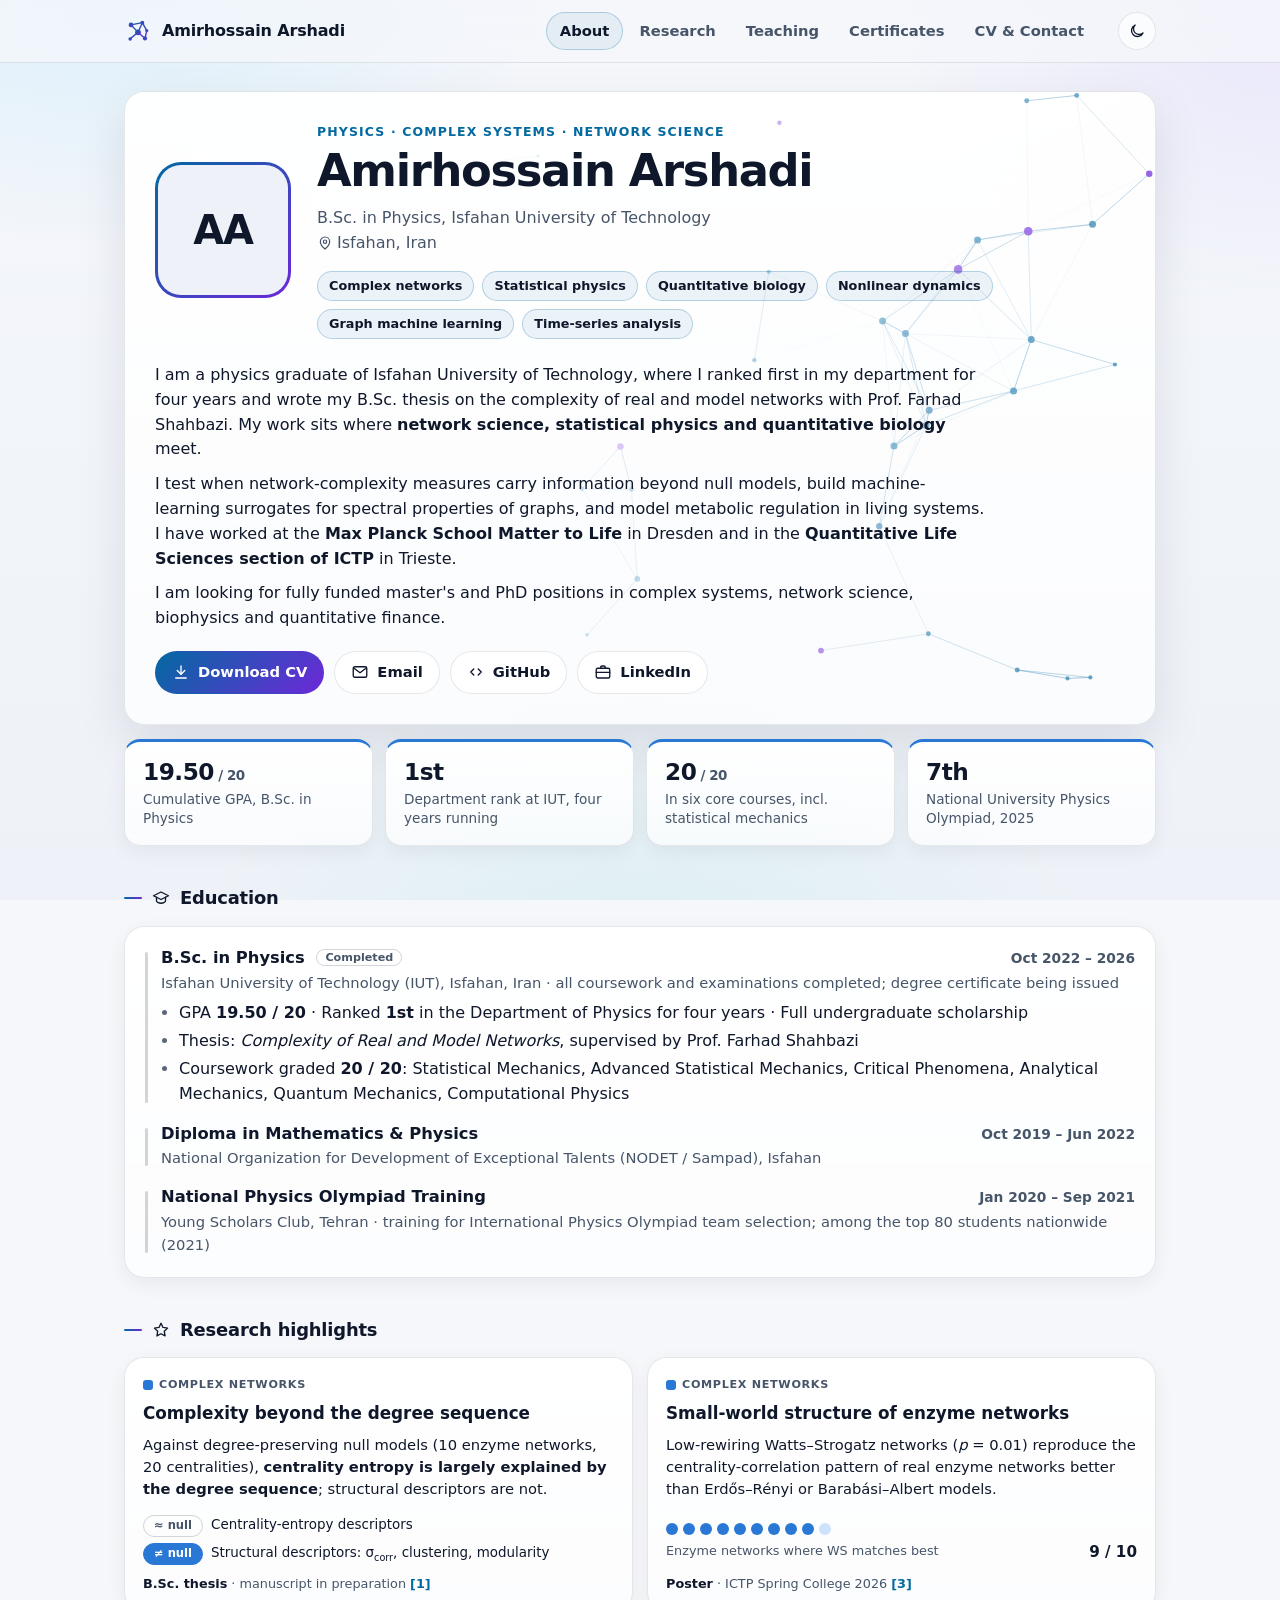
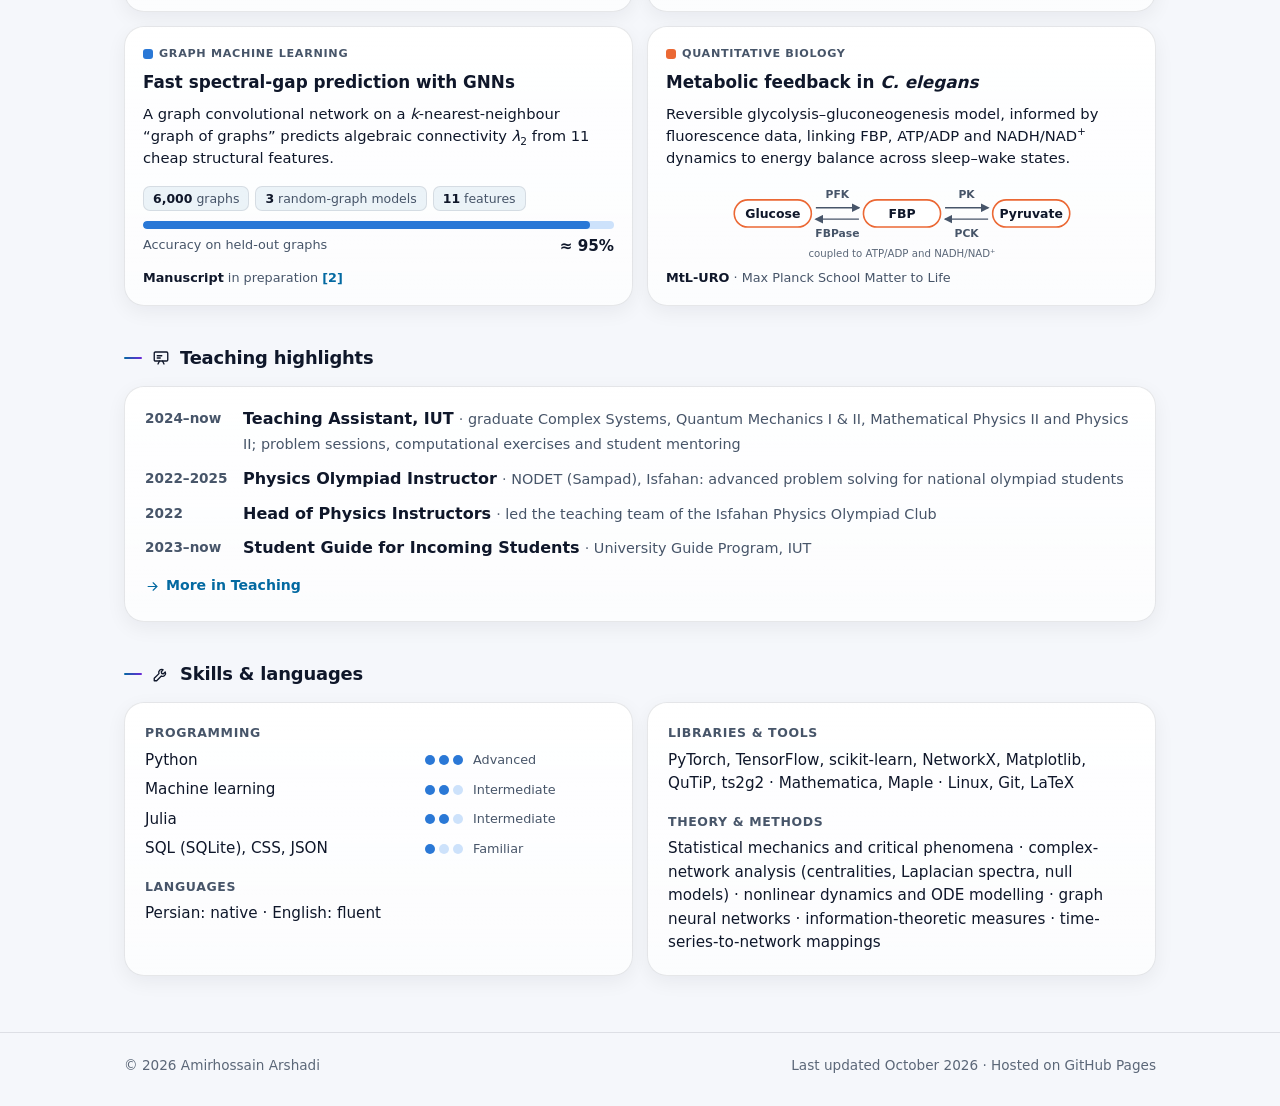
==== commit 40974c5b: "Point the page at root-level assets" ====
--- a/index.html
+++ b/index.html
@@ -10,7 +10,7 @@
        HOW TO EDIT
        - Every place you will usually change is marked with ✏️
        - Links that still contain "YOUR-" stay hidden until you fill them in
-       - Photo:  assets/img/profile.jpg      CV: CV.pdf (next to this file)
+       - Photo:  profile.jpg      CV: CV.pdf (next to this file)
        - The research timeline is drawn from the table with id="tl-data":
          edit a row (dates, area) and the chart follows.
        ===================================================================== -->
@@ -19,20 +19,20 @@
   <meta name="author" content="Amirhossain Arshadi">
   <meta name="theme-color" content="#070b16">
   <link rel="canonical" href="https://amirhossainarshadikalameh.github.io/">
-  <link rel="icon" href="assets/favicon.svg" type="image/svg+xml">
+  <link rel="icon" href="favicon.svg" type="image/svg+xml">
 
   <meta property="og:type" content="website">
   <meta property="og:site_name" content="Amirhossain Arshadi">
   <meta property="og:title" content="Amirhossain Arshadi — Academic Profile">
   <meta property="og:description" content="Complex systems · Network science · Quantitative biology · Graph machine learning">
   <meta property="og:url" content="https://amirhossainarshadikalameh.github.io/">
-  <meta property="og:image" content="https://amirhossainarshadikalameh.github.io/assets/img/preview.png">
+  <meta property="og:image" content="https://amirhossainarshadikalameh.github.io/preview.png">
   <meta property="og:image:width" content="1200">
   <meta property="og:image:height" content="630">
   <meta name="twitter:card" content="summary_large_image">
   <meta name="twitter:title" content="Amirhossain Arshadi — Academic Profile">
   <meta name="twitter:description" content="Complex systems · Network science · Quantitative biology · Graph machine learning">
-  <meta name="twitter:image" content="https://amirhossainarshadikalameh.github.io/assets/img/preview.png">
+  <meta name="twitter:image" content="https://amirhossainarshadikalameh.github.io/preview.png">
 
   <script type="application/ld+json">
   {
@@ -62,7 +62,7 @@
     })();
   </script>
 
-  <link rel="stylesheet" href="assets/site.css">
+  <link rel="stylesheet" href="site.css">
 </head>
 
 <body>
@@ -146,8 +146,8 @@
         <canvas class="hero-net" aria-hidden="true"></canvas>
         <div class="hero-body">
           <div class="avatar">
-            <!-- ✏️ Your photo: save it as assets/img/profile.jpg (until then your initials show) -->
-            <img src="assets/img/profile.jpg" alt="Portrait of Amirhossain Arshadi" width="136" height="136" onerror="this.remove()">
+            <!-- ✏️ Your photo: save it as profile.jpg (until then your initials show) -->
+            <img src="profile.jpg" alt="Portrait of Amirhossain Arshadi" width="136" height="136" onerror="this.remove()">
             <span class="avatar-fallback" aria-hidden="true">AA</span>
           </div>
           <div>
@@ -638,9 +638,9 @@
       <h2 class="panel-title">Gallery</h2>
       <p class="panel-lead">Moments from conferences, schools and research visits.</p>
       <div class="gallery" id="galleryGrid">
-        <!-- ✏️ Put photos in assets/img/gallery/ and add one block per photo:
+        <!-- ✏️ Put photos in gallery/ and add one block per photo:
         <figure class="shot">
-          <a href="assets/img/gallery/ictp-trieste.jpg"><img src="assets/img/gallery/ictp-trieste.jpg" alt="At ICTP in Trieste" loading="lazy"></a>
+          <a href="gallery/ictp-trieste.jpg"><img src="gallery/ictp-trieste.jpg" alt="At ICTP in Trieste" loading="lazy"></a>
           <figcaption>ICTP Spring College, Trieste</figcaption>
         </figure>
         -->
@@ -758,6 +758,6 @@
     </div>
   </dialog>
 
-  <script src="assets/site.js" defer></script>
+  <script src="site.js" defer></script>
 </body>
 </html>
--- a/site.css
+++ b/site.css
@@ -0,0 +1,392 @@
+/* ------------------------------------------------------------------
+   Design tokens. The data colours (--cat-*, --meter-*) are checked for
+   colour-vision deficiency against these surfaces — change them together.
+   ------------------------------------------------------------------ */
+:root {
+  --bg: #070b16;
+  --bg-2: #0a1020;
+  --card: #0e1424;
+  --text: #e8eefb;
+  --muted: #a3adc2;
+  --faint: #808a9e;
+  --accent: #7dd3fc;
+  --accent-2: #a78bfa;
+  --on-accent: #051018;
+  --line: rgba(255, 255, 255, .11);
+  --line-strong: rgba(255, 255, 255, .2);
+  --panel: rgba(255, 255, 255, .035);
+  --panel-2: rgba(255, 255, 255, .065);
+  --pill: rgba(125, 211, 252, .09);
+  --pill-line: rgba(125, 211, 252, .28);
+  --nav-bg: rgba(7, 11, 22, .72);
+  --glow-1: rgba(56, 189, 248, .14);
+  --glow-2: rgba(139, 92, 246, .15);
+  --glow-3: rgba(45, 212, 191, .07);
+  --shadow: 0 24px 70px rgba(0, 0, 0, .45);
+  --shadow-sm: 0 8px 28px rgba(0, 0, 0, .22);
+  --grid: #1f2738;
+  --cat-net: #3987e5;
+  --cat-bio: #d95926;
+  --cat-oth: #199e70;
+  --meter-fill: #3987e5;
+  --meter-track: #184f95;
+  --ok: #6ee7a8;
+  --ok-bg: rgba(110, 231, 168, .10);
+  --ok-line: rgba(110, 231, 168, .32);
+  --r: 20px;
+  --max: 1080px;
+  color-scheme: dark;
+}
+:root[data-theme="light"] {
+  --bg: #f5f7fb;
+  --bg-2: #eef2f8;
+  --card: #ffffff;
+  --text: #0f172a;
+  --muted: #475569;
+  --faint: #5b6778;
+  --accent: #0369a1;
+  --accent-2: #6d28d9;
+  --on-accent: #ffffff;
+  --line: rgba(15, 23, 42, .10);
+  --line-strong: rgba(15, 23, 42, .18);
+  --panel: rgba(255, 255, 255, .70);
+  --panel-2: rgba(255, 255, 255, .95);
+  --pill: rgba(3, 105, 161, .07);
+  --pill-line: rgba(3, 105, 161, .25);
+  --nav-bg: rgba(245, 247, 251, .80);
+  --glow-1: rgba(56, 189, 248, .16);
+  --glow-2: rgba(167, 139, 250, .15);
+  --glow-3: rgba(45, 212, 191, .10);
+  --shadow: 0 20px 50px rgba(15, 23, 42, .10);
+  --shadow-sm: 0 6px 20px rgba(15, 23, 42, .06);
+  --grid: #e6e9ef;
+  --cat-net: #2a78d6;
+  --cat-bio: #eb6834;
+  --cat-oth: #1baf7a;
+  --meter-fill: #2a78d6;
+  --meter-track: #cde2fb;
+  --ok: #15803d;
+  --ok-bg: rgba(21, 128, 61, .08);
+  --ok-line: rgba(21, 128, 61, .30);
+  color-scheme: light;
+}
+
+/* ---------------- Base ---------------- */
+*, *::before, *::after { box-sizing: border-box; }
+html { scroll-behavior: smooth; -webkit-text-size-adjust: 100%; text-size-adjust: 100%; }
+body {
+  margin: 0;
+  min-height: 100vh;
+  display: flex;
+  flex-direction: column;
+  font-family: ui-sans-serif, system-ui, -apple-system, "Segoe UI", Roboto, "Helvetica Neue", Arial, "Noto Sans", sans-serif;
+  font-size: 16px;
+  line-height: 1.55;
+  color: var(--text);
+  background: var(--bg);
+  -webkit-font-smoothing: antialiased;
+  overflow-x: clip;
+}
+body::before {
+  content: "";
+  position: fixed;
+  inset: 0;
+  z-index: -1;
+  pointer-events: none;
+  background:
+    radial-gradient(60vmax 40vmax at 8% -8%, var(--glow-1), transparent 62%),
+    radial-gradient(50vmax 40vmax at 100% 0%, var(--glow-2), transparent 60%),
+    radial-gradient(60vmax 45vmax at 50% 112%, var(--glow-3), transparent 60%),
+    linear-gradient(180deg, var(--bg), var(--bg-2));
+}
+a { color: var(--accent); }
+img { max-width: 100%; }
+h1, h2, h3 { color: var(--text); }
+b, strong { font-weight: 650; }
+sub, sup { font-size: .72em; line-height: 0; }
+:focus-visible { outline: 2px solid var(--accent); outline-offset: 3px; border-radius: 6px; }
+.ic { width: 18px; height: 18px; flex-shrink: 0; fill: none; stroke: currentColor; stroke-width: 1.8; stroke-linecap: round; stroke-linejoin: round; }
+.sprite { position: absolute; width: 0; height: 0; overflow: hidden; }
+.skip { position: absolute; left: 12px; top: -64px; z-index: 100; padding: 8px 14px; border-radius: 10px; background: var(--accent); color: var(--on-accent); font-weight: 650; text-decoration: none; }
+.skip:focus { top: 12px; }
+.wrap { width: 100%; max-width: var(--max); margin: 0 auto; padding-left: 24px; padding-right: 24px; }
+@media (max-width: 600px) { .wrap { padding-left: 16px; padding-right: 16px; } }
+
+/* ---------------- Top bar ---------------- */
+.topbar {
+  position: sticky; top: 0; z-index: 50;
+  background: var(--nav-bg);
+  -webkit-backdrop-filter: saturate(160%) blur(14px);
+  backdrop-filter: saturate(160%) blur(14px);
+  border-bottom: 1px solid var(--line);
+}
+.topbar-inner { display: flex; align-items: center; gap: 10px 20px; min-height: 62px; padding-top: 8px; padding-bottom: 8px; }
+.brand { display: inline-flex; align-items: center; gap: 10px; flex-shrink: 0; color: var(--text); text-decoration: none; font-weight: 700; letter-spacing: -.01em; white-space: nowrap; }
+.brand-mark { width: 28px; height: 28px; }
+.tabs { position: relative; display: flex; gap: 2px; min-width: 0; margin-left: auto; overflow-x: auto; scrollbar-width: none; -ms-overflow-style: none; }
+.tabs::-webkit-scrollbar { display: none; }
+.tabs.more { -webkit-mask-image: linear-gradient(90deg, #000 85%, transparent); mask-image: linear-gradient(90deg, #000 85%, transparent); }
+.tab { padding: 7px 13px; border-radius: 999px; border: 1px solid transparent; color: var(--muted); text-decoration: none; font-size: .92rem; font-weight: 550; white-space: nowrap; transition: color .2s, background-color .2s, border-color .2s; }
+.tab:hover { color: var(--text); background: var(--panel-2); }
+.tab.active { color: var(--text); background: var(--pill); border-color: var(--pill-line); }
+.theme-btn { display: grid; place-items: center; flex-shrink: 0; width: 38px; height: 38px; border-radius: 999px; border: 1px solid var(--line); background: var(--panel); color: var(--text); cursor: pointer; }
+.theme-btn:hover { background: var(--panel-2); border-color: var(--pill-line); }
+.theme-btn .i-moon { display: none; }
+:root[data-theme="light"] .theme-btn .i-sun { display: none; }
+:root[data-theme="light"] .theme-btn .i-moon { display: block; }
+@media (max-width: 1000px) {
+  .topbar-inner { flex-wrap: wrap; }
+  .brand { margin-right: auto; }
+  .tabs { order: 3; flex-basis: 100%; margin-left: 0; padding-bottom: 2px; }
+}
+
+/* ---------------- Panels ---------------- */
+main { display: block; flex: 1 0 auto; padding-top: 28px; padding-bottom: 56px; outline: none; }
+[id] { scroll-margin-top: var(--sticky, 96px); }
+.panel + .panel { margin-top: 64px; }
+.js .panel { display: none; margin-top: 0; }
+.js .panel.active { display: block; animation: fade-up .45s ease both; }
+@keyframes fade-up { from { opacity: 0; transform: translateY(8px); } to { opacity: 1; transform: none; } }
+.panel-title { margin: 0 0 6px; font-size: clamp(1.55rem, 1.2rem + 1.2vw, 2.05rem); line-height: 1.2; letter-spacing: -.02em; }
+.panel-lead { margin: 0 0 26px; max-width: 70ch; color: var(--muted); }
+.sec { margin-top: 38px; }
+.sec:first-child { margin-top: 0; }
+.sec-title { display: flex; align-items: center; gap: 10px; margin: 0 0 14px; font-size: 1.12rem; letter-spacing: -.01em; }
+.sec-title::before { content: ""; width: 18px; height: 2px; border-radius: 2px; background: linear-gradient(90deg, var(--accent), var(--accent-2)); flex-shrink: 0; }
+.sub-title { display: flex; align-items: center; gap: 8px; margin: 20px 0 10px; font-size: .78rem; font-weight: 650; letter-spacing: .06em; text-transform: uppercase; color: var(--muted); }
+.sub-title:first-child { margin-top: 0; }
+.swatch { width: 10px; height: 10px; border-radius: 3px; flex-shrink: 0; background: var(--sw, var(--muted)); }
+.flash { animation: flash 1.6s ease; }
+@keyframes flash { 0% { box-shadow: 0 0 0 0 var(--pill-line); } 25% { box-shadow: 0 0 0 6px var(--pill-line); } 100% { box-shadow: 0 0 0 0 transparent; } }
+
+/* ---------------- Cards & grids ---------------- */
+.card { position: relative; padding: 20px; background: linear-gradient(180deg, var(--panel-2), var(--panel)); border: 1px solid var(--line); border-radius: var(--r); box-shadow: var(--shadow-sm); }
+.grid { display: grid; gap: 14px; }
+.g2 { grid-template-columns: repeat(2, minmax(0, 1fr)); }
+.g3 { grid-template-columns: repeat(3, minmax(0, 1fr)); }
+.g4 { grid-template-columns: repeat(4, minmax(0, 1fr)); }
+.auto { grid-template-columns: repeat(auto-fit, minmax(230px, 1fr)); }
+@media (max-width: 860px) { .g4 { grid-template-columns: repeat(2, minmax(0, 1fr)); } .g3 { grid-template-columns: minmax(0, 1fr); } }
+@media (max-width: 820px) { .g2 { grid-template-columns: minmax(0, 1fr); } }
+
+/* ---------------- Hero ---------------- */
+.hero { overflow: hidden; padding: 30px; box-shadow: var(--shadow); }
+.hero-net { position: absolute; inset: 0; width: 100%; height: 100%; pointer-events: none; opacity: .75; -webkit-mask-image: linear-gradient(100deg, transparent 28%, #000 88%); mask-image: linear-gradient(100deg, transparent 28%, #000 88%); }
+.hero > :not(.hero-net) { position: relative; }
+.hero-body { display: flex; align-items: center; gap: 26px; }
+.avatar { position: relative; flex-shrink: 0; width: 136px; height: 136px; border-radius: 26px; background: linear-gradient(135deg, var(--accent), var(--accent-2)); }
+.avatar img, .avatar-fallback { position: absolute; inset: 3px; width: calc(100% - 6px); height: calc(100% - 6px); border-radius: 23px; object-fit: cover; }
+.avatar img { z-index: 1; background: var(--bg-2); }
+.avatar-fallback { display: grid; place-items: center; background: var(--bg-2); color: var(--text); font-size: 2.5rem; font-weight: 700; letter-spacing: -.03em; }
+.eyebrow { margin: 0 0 6px; color: var(--accent); font-size: .78rem; font-weight: 700; letter-spacing: .09em; text-transform: uppercase; }
+h1 { margin: 0; font-size: clamp(2rem, 1.45rem + 2.1vw, 2.8rem); line-height: 1.08; letter-spacing: -.03em; }
+.role { margin: 10px 0 0; color: var(--muted); }
+.role .ic { width: 16px; height: 16px; vertical-align: -3px; margin-right: 4px; }
+.chips { display: flex; flex-wrap: wrap; gap: 8px; margin: 16px 0 0; padding: 0; list-style: none; }
+.chips li { padding: 4px 11px; border-radius: 999px; font-size: .8rem; font-weight: 560; background: var(--pill); border: 1px solid var(--pill-line); color: var(--text); }
+.bio { margin: 24px 0 0; max-width: 82ch; }
+.bio p { margin: 0 0 10px; }
+.bio p:last-child { margin-bottom: 0; }
+.actions { display: flex; flex-wrap: wrap; gap: 10px; margin-top: 20px; }
+.btn { display: inline-flex; align-items: center; gap: 8px; padding: 9px 16px; border-radius: 999px; border: 1px solid var(--line); background: var(--panel-2); color: var(--text); font-size: .92rem; font-weight: 600; text-decoration: none; cursor: pointer; transition: transform .15s, background-color .2s, border-color .2s; }
+.btn:hover { transform: translateY(-1px); border-color: var(--pill-line); background: var(--pill); }
+.btn.primary { color: var(--on-accent); border-color: transparent; background: linear-gradient(135deg, var(--accent), var(--accent-2)); }
+@media (max-width: 640px) {
+  .hero { padding: 22px; }
+  .hero-body { flex-direction: column; align-items: flex-start; gap: 16px; }
+  .avatar { width: 100px; height: 100px; border-radius: 22px; }
+  .avatar img, .avatar-fallback { border-radius: 19px; }
+  .avatar-fallback { font-size: 1.9rem; }
+  .hero-net { opacity: .5; -webkit-mask-image: linear-gradient(180deg, #000, transparent 70%); mask-image: linear-gradient(180deg, #000, transparent 70%); }
+}
+
+/* ---------------- Stat tiles ---------------- */
+.stats { display: grid; grid-template-columns: repeat(4, minmax(0, 1fr)); gap: 12px; margin-top: 14px; }
+.stat { padding: 16px 18px; border-radius: 16px; border-top: 3px solid var(--meter-fill); }
+.stat-value { display: block; font-size: 1.45rem; font-weight: 700; line-height: 1.2; letter-spacing: -.02em; color: var(--text); }
+.stat-value small { font-size: .58em; font-weight: 600; color: var(--muted); }
+.stat-label { display: block; margin-top: 4px; color: var(--muted); font-size: .85rem; line-height: 1.45; }
+@media (max-width: 860px) { .stats { grid-template-columns: repeat(2, minmax(0, 1fr)); } }
+
+/* ---------------- Entries ---------------- */
+.entry { position: relative; padding: 0 0 0 16px; margin: 0 0 16px; }
+.entry:last-child { margin-bottom: 0; }
+.entry::before { content: ""; position: absolute; left: 0; top: 5px; bottom: 4px; width: 3px; border-radius: 3px; background: var(--cat, var(--line-strong)); }
+.entry[data-cat="net"] { --cat: var(--cat-net); }
+.entry[data-cat="bio"] { --cat: var(--cat-bio); }
+.entry[data-cat="oth"] { --cat: var(--cat-oth); }
+.entry-top { display: flex; flex-wrap: wrap; align-items: baseline; justify-content: space-between; gap: 2px 16px; }
+.entry h3 { margin: 0; font-size: 1.02rem; font-weight: 650; line-height: 1.4; }
+.entry h3 .ref { font-size: .82em; }
+.when { color: var(--muted); font-size: .86rem; font-weight: 550; white-space: nowrap; font-variant-numeric: tabular-nums; }
+.org { margin: 2px 0 0; color: var(--muted); font-size: .92rem; }
+.org i { color: var(--text); }
+.points { margin: 7px 0 0; padding-left: 18px; }
+.points li { margin: 3px 0; }
+.points li::marker { color: var(--faint); }
+.outcome { margin: 7px 0 0; font-size: .88rem; color: var(--muted); }
+.k { display: inline-block; margin-right: 6px; padding: 0 8px; border-radius: 999px; font-size: .72rem; font-weight: 650; color: var(--accent); background: var(--pill); border: 1px solid var(--pill-line); }
+.tag { display: inline-block; margin-left: 6px; padding: 0 8px; border-radius: 999px; font-size: .7rem; font-weight: 650; vertical-align: 2px; color: var(--muted); border: 1px solid var(--line-strong); }
+.tag.live { color: var(--ok); background: var(--ok-bg); border-color: var(--ok-line); }
+.ref { color: var(--accent); font-weight: 600; text-decoration: none; font-variant-numeric: tabular-nums; }
+.ref:hover { text-decoration: underline; }
+.links { display: flex; flex-wrap: wrap; gap: 6px 16px; margin-top: 10px; }
+.link { display: inline-flex; align-items: center; gap: 6px; color: var(--accent); font-size: .88rem; font-weight: 650; text-decoration: none; }
+.link .ic { width: 15px; height: 15px; }
+.link:hover { text-decoration: underline; text-underline-offset: 3px; }
+.tags { display: flex; flex-wrap: wrap; gap: 6px; margin: 12px 0 0; padding: 0; list-style: none; }
+.tags li { padding: 2px 9px; border-radius: 999px; border: 1px solid var(--line); color: var(--muted); font-size: .75rem; }
+
+/* ---------------- Interests ---------------- */
+.ic-box { display: grid; place-items: center; flex-shrink: 0; width: 38px; height: 38px; border-radius: 12px; background: var(--pill); border: 1px solid var(--pill-line); color: var(--accent); }
+.ic-box .ic { width: 20px; height: 20px; }
+
+/* ---------------- Research highlights ---------------- */
+.hl { display: flex; flex-direction: column; gap: 9px; padding: 18px; }
+.hl-cat { display: inline-flex; align-items: center; gap: 6px; font-size: .7rem; font-weight: 650; letter-spacing: .06em; text-transform: uppercase; color: var(--muted); }
+.hl h3 { margin: 0; font-size: 1.05rem; line-height: 1.3; font-weight: 680; }
+.hl p { margin: 0; font-size: .92rem; line-height: 1.5; color: var(--text); }
+.hl .viz { margin-top: auto; padding-top: 6px; }
+.hl .status { font-size: .8rem; color: var(--muted); }
+.hl .status b { color: var(--text); font-weight: 600; }
+.verdict { display: grid; gap: 6px; margin: 0; padding: 0; list-style: none; font-size: .84rem; }
+.verdict li { display: grid; grid-template-columns: 60px minmax(0, 1fr); align-items: center; gap: 8px; }
+.vbadge { display: inline-flex; justify-content: center; padding: 1px 0; border-radius: 999px; font-size: .72rem; font-weight: 700; }
+.vbadge.same { color: var(--muted); border: 1px solid var(--line-strong); }
+.vbadge.diff { color: #ffffff; background: var(--meter-fill); border: 1px solid var(--meter-fill); }
+.dots { display: flex; gap: 5px; align-items: center; }
+.dot { width: 12px; height: 12px; border-radius: 50%; background: var(--meter-track); }
+.dot.on { background: var(--meter-fill); }
+.viz-label { display: flex; justify-content: space-between; gap: 8px; margin-top: 6px; font-size: .8rem; color: var(--muted); }
+.viz-label b { color: var(--text); font-weight: 700; font-size: .95rem; }
+.meter { height: 8px; border-radius: 999px; background: var(--meter-track); overflow: hidden; }
+.meter > span { display: block; height: 100%; border-radius: 999px; background: var(--meter-fill); }
+.setup { display: flex; flex-wrap: wrap; gap: 6px; margin: 0 0 10px; padding: 0; list-style: none; font-size: .78rem; color: var(--muted); }
+.setup li { padding: 2px 9px; border-radius: 7px; background: var(--pill); border: 1px solid var(--line); }
+.setup b { color: var(--text); font-weight: 700; }
+.pathway { display: block; width: 100%; max-width: 340px; height: auto; margin: 0 auto; }
+.pw-node { fill: var(--card); stroke: var(--cat-bio); stroke-width: 1.4; }
+.pw-name { fill: var(--text); font-size: 11px; font-weight: 600; }
+.pw-arrow { stroke: var(--muted); stroke-width: 1.3; fill: none; }
+.pw-head { fill: var(--muted); }
+.pw-enz { fill: var(--muted); font-size: 9.5px; font-weight: 600; }
+.pw-note { fill: var(--faint); font-size: 9px; }
+
+/* ---------------- Timeline chart ---------------- */
+.tl-card { padding: 18px; }
+.tl-head { display: flex; flex-wrap: wrap; justify-content: space-between; align-items: baseline; gap: 4px 16px; }
+.tl-head p { margin: 0; font-size: .84rem; color: var(--muted); }
+.legend { display: flex; flex-wrap: wrap; gap: 4px 14px; margin: 0; padding: 0; list-style: none; font-size: .8rem; color: var(--muted); }
+.legend li { display: inline-flex; align-items: center; gap: 6px; }
+.legend .sw-bar { width: 16px; height: 8px; border-radius: 3px; }
+.legend .sw-dot { width: 10px; height: 10px; border-radius: 50%; border: 2px solid var(--card); box-shadow: 0 0 0 1px var(--muted); background: var(--muted); }
+.tl-wrap { position: relative; margin-top: 10px; }
+#tl-chart svg { display: block; width: 100%; height: auto; overflow: visible; }
+.tl-grid { stroke: var(--grid); stroke-width: 1; shape-rendering: crispEdges; }
+.tl-now { stroke: var(--muted); stroke-width: 1; shape-rendering: crispEdges; }
+.tl-axis { fill: var(--muted); font-size: 10.5px; font-variant-numeric: tabular-nums; }
+.tl-label { fill: var(--text); font-size: 11.5px; }
+.tl-label.group { fill: var(--muted); font-weight: 600; }
+#tl-chart[data-mode="stacked"] .tl-label { font-size: 12.5px; }
+#tl-chart[data-mode="stacked"] .tl-axis { font-size: 11.5px; }
+.tl-bar { transition: opacity .15s; }
+.tl-hit { fill: transparent; }
+.tl-item:hover .tl-bar, .tl-item:focus .tl-bar { opacity: .82; }
+.tl-item:focus { outline: none; }
+.tl-item:focus-visible .tl-focus { stroke: var(--accent); stroke-width: 1.5; }
+.tl-focus { fill: none; stroke: transparent; }
+.fill-net { fill: var(--cat-net); } .fill-bio { fill: var(--cat-bio); } .fill-oth { fill: var(--cat-oth); }
+.tl-marker { stroke: var(--card); stroke-width: 2; }
+.tl-tip { position: absolute; z-index: 5; pointer-events: none; min-width: 180px; max-width: 290px; padding: 9px 11px; border-radius: 10px; border: 1px solid var(--line-strong); background: var(--card); box-shadow: var(--shadow-sm); font-size: .82rem; line-height: 1.4; opacity: 0; transform: translateY(4px); transition: opacity .12s, transform .12s; }
+.tl-tip.show { opacity: 1; transform: none; }
+.tl-tip .v { display: block; font-weight: 700; color: var(--text); font-variant-numeric: tabular-nums; }
+.tl-tip .n { display: flex; align-items: center; gap: 6px; color: var(--muted); }
+.tl-tip .n::before { content: ""; width: 12px; height: 3px; border-radius: 2px; background: var(--key, var(--muted)); flex-shrink: 0; }
+.tl-tip .d { display: block; color: var(--faint); }
+.tl-details { margin-top: 8px; font-size: .82rem; }
+.tl-details summary { cursor: pointer; color: var(--accent); font-weight: 600; width: max-content; }
+.tl-scroll { overflow-x: auto; }
+.tl-table { width: 100%; margin-top: 8px; border-collapse: collapse; font-size: .82rem; }
+.tl-table caption { text-align: left; color: var(--muted); padding-bottom: 4px; }
+.tl-table th, .tl-table td { padding: 5px 8px; border-bottom: 1px solid var(--line); text-align: left; vertical-align: top; }
+.tl-table thead th { color: var(--muted); font-weight: 650; }
+.tl-table tbody th { font-weight: 550; }
+.tl-table td { font-variant-numeric: tabular-nums; white-space: nowrap; }
+
+/* ---------------- Publications ---------------- */
+.pubs { margin: 0; padding: 0; list-style: none; display: grid; gap: 12px; }
+.pub { padding: 16px 18px; }
+.pub-title { margin: 8px 0 0; font-weight: 650; font-size: 1rem; line-height: 1.45; }
+.pub-title a { color: var(--text); text-decoration: underline; text-decoration-color: var(--pill-line); text-underline-offset: 4px; }
+.pub-title a:hover { text-decoration-color: var(--accent); }
+.pub-authors { margin: 4px 0 0; color: var(--muted); font-size: .92rem; }
+.pub-authors b { color: var(--text); font-weight: 650; }
+.pub-venue { margin: 2px 0 0; color: var(--faint); font-size: .88rem; font-style: italic; }
+.badge { display: inline-flex; align-items: center; gap: 7px; padding: 3px 10px; border-radius: 999px; white-space: nowrap; border: 1px solid var(--line-strong); background: var(--panel); color: var(--muted); font-size: .72rem; font-weight: 650; letter-spacing: .02em; text-transform: uppercase; }
+.badge.accent { color: var(--accent); background: var(--pill); border-color: var(--pill-line); }
+
+/* ---------------- Compact rows ---------------- */
+.rows { margin: 0; padding: 0; list-style: none; display: grid; gap: 10px; }
+.row { display: grid; grid-template-columns: 86px minmax(0, 1fr); gap: 0 12px; }
+.row .yr { color: var(--muted); font-size: .85rem; font-weight: 600; font-variant-numeric: tabular-nums; padding-top: 1px; }
+.row .t { font-weight: 600; }
+.row .o { color: var(--muted); font-size: .9rem; }
+.row .o::before { content: "· "; color: var(--faint); }
+@media (max-width: 560px) { .row { grid-template-columns: minmax(0, 1fr); } .row .yr { font-size: .8rem; } }
+
+/* ---------------- Skills ---------------- */
+.skill-group h3 { margin: 0 0 6px; font-size: .78rem; font-weight: 650; letter-spacing: .05em; text-transform: uppercase; color: var(--muted); }
+.skill-group p { margin: 0; font-size: .95rem; }
+.levels { margin: 0; padding: 0; list-style: none; display: grid; gap: 6px; max-width: 420px; }
+.levels li { display: grid; grid-template-columns: minmax(0, 1fr) auto 92px; align-items: center; gap: 10px; font-size: .95rem; }
+.levels .pips { display: flex; gap: 4px; }
+.levels .pip { width: 10px; height: 10px; border-radius: 50%; background: var(--meter-track); }
+.levels .pip.on { background: var(--meter-fill); }
+.levels .lv { color: var(--muted); font-size: .8rem; }
+
+/* ---------------- Gallery ---------------- */
+.gallery { display: grid; grid-template-columns: repeat(auto-fill, minmax(180px, 1fr)); gap: 12px; }
+.shot { margin: 0; overflow: hidden; border-radius: 16px; border: 1px solid var(--line); background: var(--panel-2); }
+.shot a { display: block; overflow: hidden; cursor: zoom-in; }
+.shot img { display: block; width: 100%; aspect-ratio: 4 / 3; object-fit: cover; transition: transform .35s ease; }
+.shot a:hover img { transform: scale(1.04); }
+.shot figcaption { padding: 8px 12px; color: var(--muted); font-size: .83rem; }
+.lightbox { width: min(94vw, 1100px); max-width: none; max-height: 94vh; padding: 0; overflow: hidden; border: 1px solid var(--line); border-radius: 18px; background: var(--card); color: var(--text); }
+.lightbox::backdrop { background: rgba(3, 6, 14, .82); }
+.lightbox img { display: block; width: 100%; max-height: calc(94vh - 64px); object-fit: contain; background: #000; }
+.lb-bar { display: flex; align-items: center; gap: 10px; padding: 10px 12px; }
+.lb-cap { flex: 1; margin: 0; color: var(--muted); font-size: .9rem; }
+
+/* ---------------- Contact ---------------- */
+.contact-list { list-style: none; margin: 0; padding: 0; display: grid; gap: 14px; }
+.contact-list li { display: flex; align-items: center; gap: 12px; min-width: 0; }
+.contact-list small { display: block; color: var(--faint); font-size: .72rem; font-weight: 650; letter-spacing: .07em; text-transform: uppercase; }
+.contact-list a, .contact-list span { color: var(--text); text-decoration: none; overflow-wrap: anywhere; }
+.contact-list a:hover { color: var(--accent); }
+.box-title { margin: 0 0 8px; font-size: 1.05rem; }
+.box > p { margin: 0; color: var(--muted); }
+.box > .note { margin-top: 14px; font-size: .9rem; }
+.referee h3 { margin: 0; font-size: 1rem; font-weight: 650; }
+.referee p { margin: 3px 0 0; font-size: .88rem; color: var(--muted); }
+.referee a { font-size: .88rem; overflow-wrap: anywhere; }
+.referee .rel { display: block; margin-top: 6px; padding-top: 6px; border-top: 1px solid var(--line); font-size: .78rem; color: var(--muted); }
+
+/* ---------------- Footer ---------------- */
+.footer { border-top: 1px solid var(--line); padding: 22px 0 30px; color: var(--faint); font-size: .85rem; }
+.footer .wrap { display: flex; flex-wrap: wrap; justify-content: space-between; gap: 6px 20px; }
+
+@media (prefers-reduced-motion: reduce) {
+  html { scroll-behavior: auto; }
+  *, *::before, *::after { animation-duration: .01ms !important; animation-iteration-count: 1 !important; transition-duration: .01ms !important; }
+}
+
+@media print {
+  :root, :root[data-theme] {
+    --bg: #fff; --bg-2: #fff; --card: #fff; --text: #0f172a; --muted: #475569; --faint: #5b6778; --line: #e3e8ef; --line-strong: #cfd6e0;
+    --panel: #fff; --panel-2: #fff; --pill: #fff; --pill-line: #999; --accent: #0369a1; --accent-2: #6d28d9; --grid: #e6e9ef;
+    --cat-net: #2a78d6; --cat-bio: #eb6834; --cat-oth: #1baf7a; --meter-fill: #2a78d6; --meter-track: #cde2fb; --shadow: none; --shadow-sm: none;
+  }
+  body::before, .topbar, .hero-net, .actions, .skip, .tl-details, .tl-tip, #gallery, .lightbox { display: none !important; }
+  .js .panel { display: block !important; animation: none !important; margin-top: 24px; }
+  .card { break-inside: avoid; }
+}
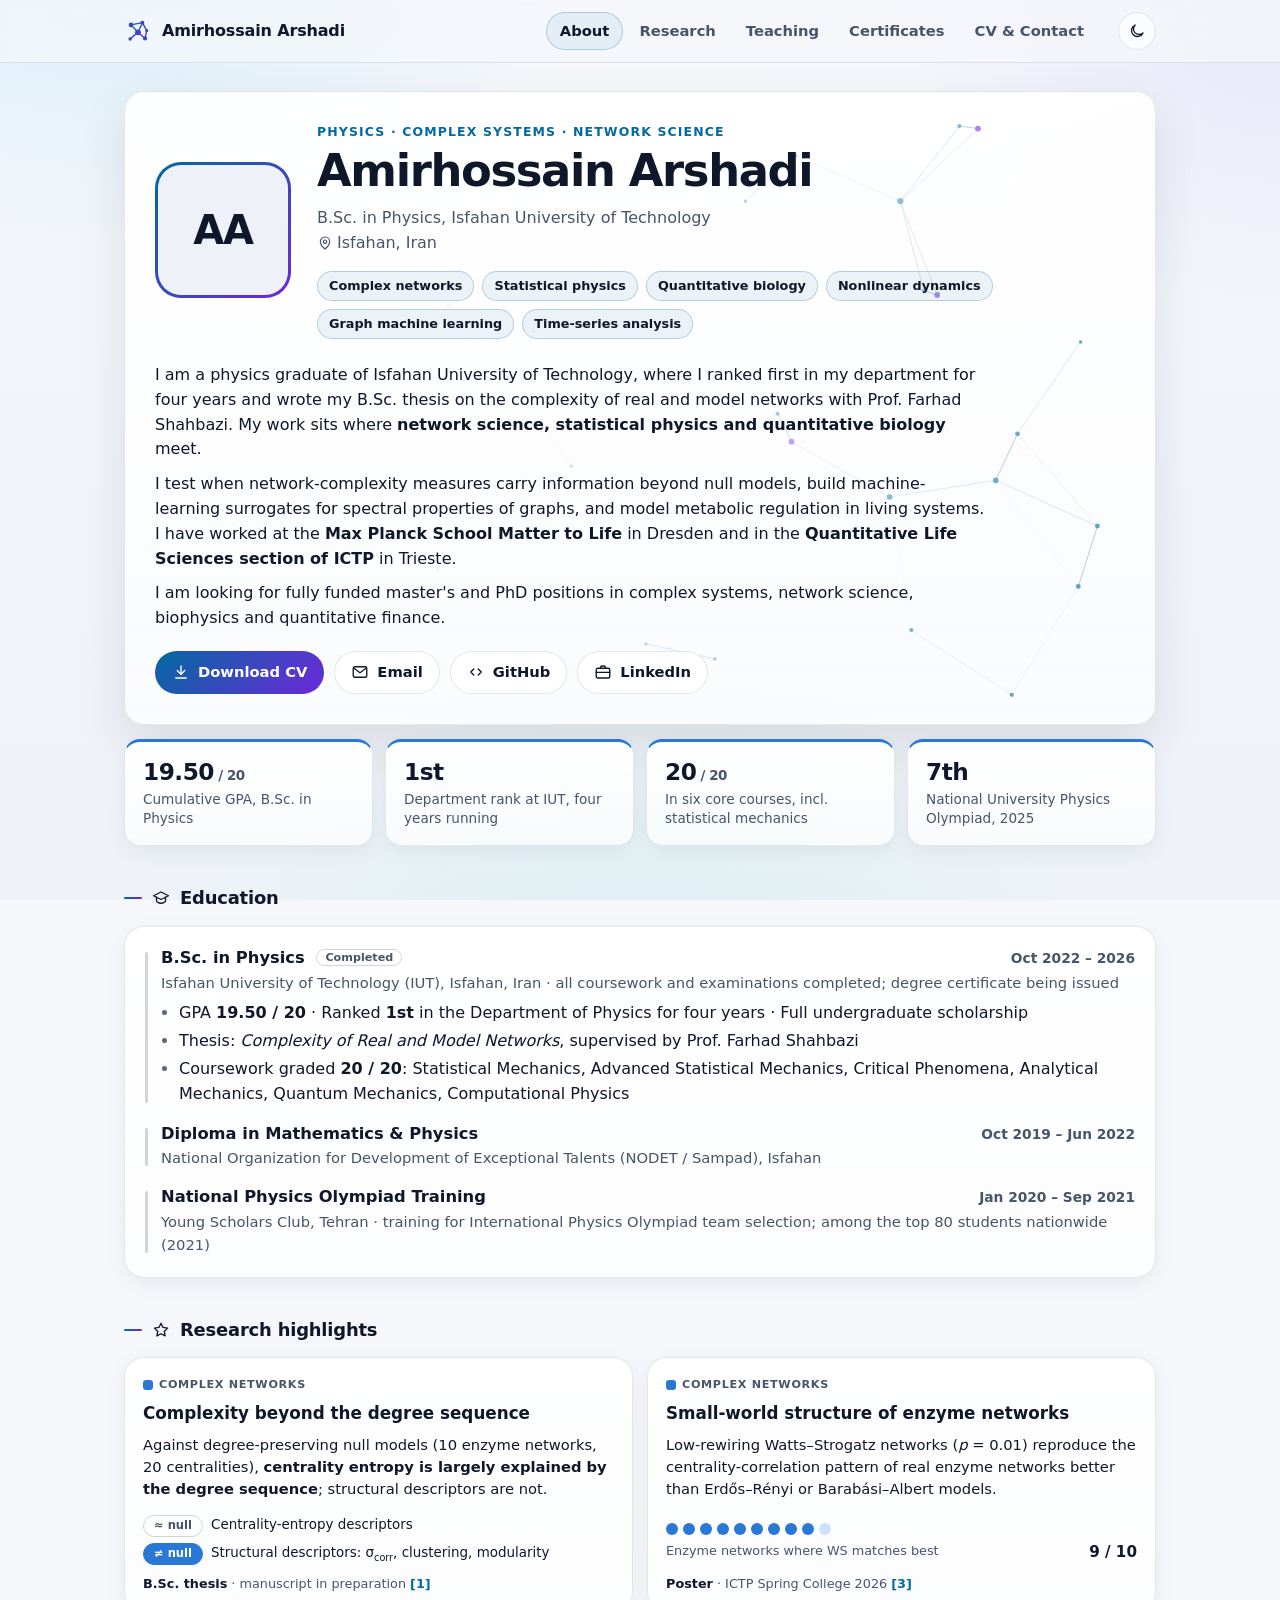
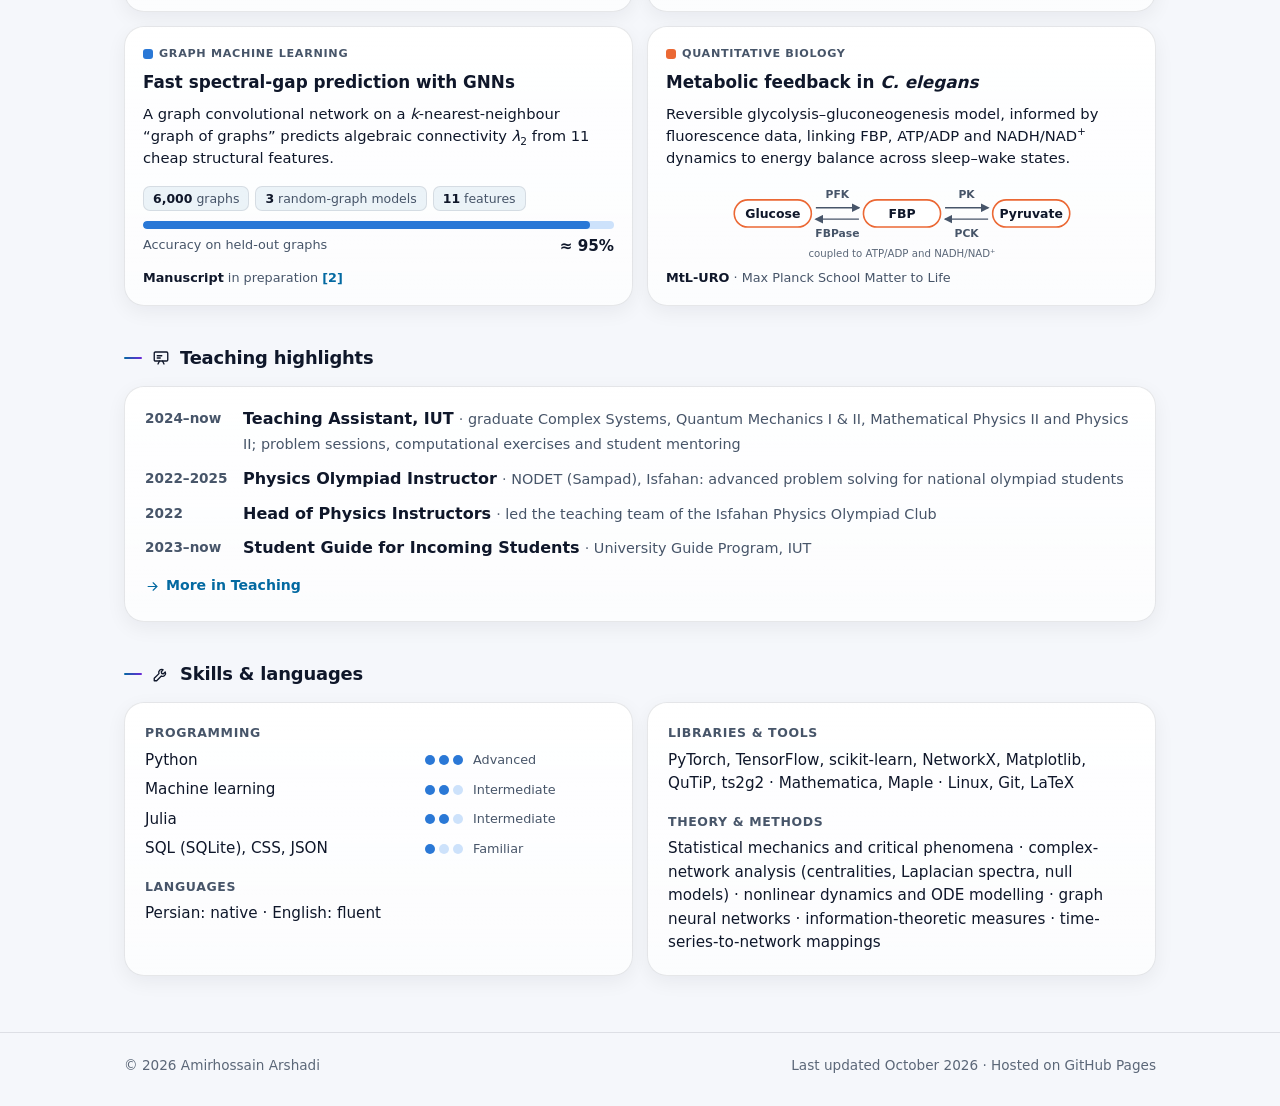
==== commit 02e0e6d1: "Link the records folder from the site" ====
--- a/index.html
+++ b/index.html
@@ -577,7 +577,7 @@
     <!-- ==================== CERTIFICATES ==================== -->
     <section id="certificates" class="panel" data-panel data-title="Certificates">
       <h2 class="panel-title">Certificates &amp; licences</h2>
-      <p class="panel-lead">Awards, schools and courses. Scans of the certificates are in the <a href="https://drive.google.com/drive/folders/1Ajh5Gy758ZR0jPu-GodgeMAMOX420ZQu?usp=drive_link" target="_blank" rel="noopener">certificate repository</a>.</p>
+      <p class="panel-lead">Awards, schools and courses. Scans of the certificates are in the <a href="https://github.com/amirhossainarshadikalameh/amirhossainarshadikalameh.github.io/tree/main/records" target="_blank" rel="noopener">records folder</a>.</p>
 
       <div class="sec">
         <h2 class="sec-title"><svg class="ic" aria-hidden="true"><use href="#i-award"/></svg>Honors &amp; awards</h2>
@@ -628,7 +628,7 @@
             <li class="row"><span class="yr">Online</span><div><span class="t">Advanced Python Programming</span> <span class="o">Quera</span></div></li>
             <li class="row"><span class="yr">Online</span><div><span class="t">Julia Programming Language: From Zero to Expert</span> <span class="o">Udemy</span></div></li>
           </ul>
-          <p style="margin: 14px 0 0"><a class="link" href="https://drive.google.com/drive/folders/1Ajh5Gy758ZR0jPu-GodgeMAMOX420ZQu?usp=drive_link" target="_blank" rel="noopener"><svg class="ic" aria-hidden="true"><use href="#i-link"/></svg>All certificates</a></p>
+          <p style="margin: 14px 0 0"><a class="link" href="https://github.com/amirhossainarshadikalameh/amirhossainarshadikalameh.github.io/tree/main/records" target="_blank" rel="noopener"><svg class="ic" aria-hidden="true"><use href="#i-link"/></svg>All certificates</a></p>
         </div>
       </div>
     </section>
@@ -708,9 +708,15 @@
 
         <div class="card box">
           <h3 class="box-title">Academic records &amp; documents</h3>
-          <p>Transcript and grading scale available on request.</p>
+          <p>Scans of the transcripts, certificates and letters behind this CV, hosted alongside the site. <!-- ✏️ files live in the records/ folder of the repository --></p>
           <div class="links" style="margin-top: 12px">
-            <a class="link" href="https://drive.google.com/drive/folders/1Ajh5Gy758ZR0jPu-GodgeMAMOX420ZQu?usp=drive_link" target="_blank" rel="noopener"><svg class="ic" aria-hidden="true"><use href="#i-link"/></svg>Certificate repository</a>
+            <a class="link" href="records/transcript-official-en.pdf" target="_blank" rel="noopener"><svg class="ic" aria-hidden="true"><use href="#i-doc"/></svg>Official transcript (English)</a>
+            <a class="link" href="records/transcript-unofficial-merged.pdf" target="_blank" rel="noopener"><svg class="ic" aria-hidden="true"><use href="#i-doc"/></svg>Full transcript, all semesters</a>
+            <a class="link" href="records/rank-certificate-fa.pdf" target="_blank" rel="noopener"><svg class="ic" aria-hidden="true"><use href="#i-badge"/></svg>Rank certificate</a>
+            <a class="link" href="records/enrolment-certificate.pdf" target="_blank" rel="noopener"><svg class="ic" aria-hidden="true"><use href="#i-id"/></svg>Certificate of enrolment</a>
+            <a class="link" href="records/grading-system.pdf" target="_blank" rel="noopener"><svg class="ic" aria-hidden="true"><use href="#i-chart"/></svg>IUT grading system</a>
+            <a class="link" href="records/english-proficiency-letter.pdf" target="_blank" rel="noopener"><svg class="ic" aria-hidden="true"><use href="#i-mail"/></svg>English proficiency letter</a>
+            <a class="link" href="https://github.com/amirhossainarshadikalameh/amirhossainarshadikalameh.github.io/tree/main/records" target="_blank" rel="noopener"><svg class="ic" aria-hidden="true"><use href="#i-link"/></svg>All records</a>
           </div>
         </div>
       </div>
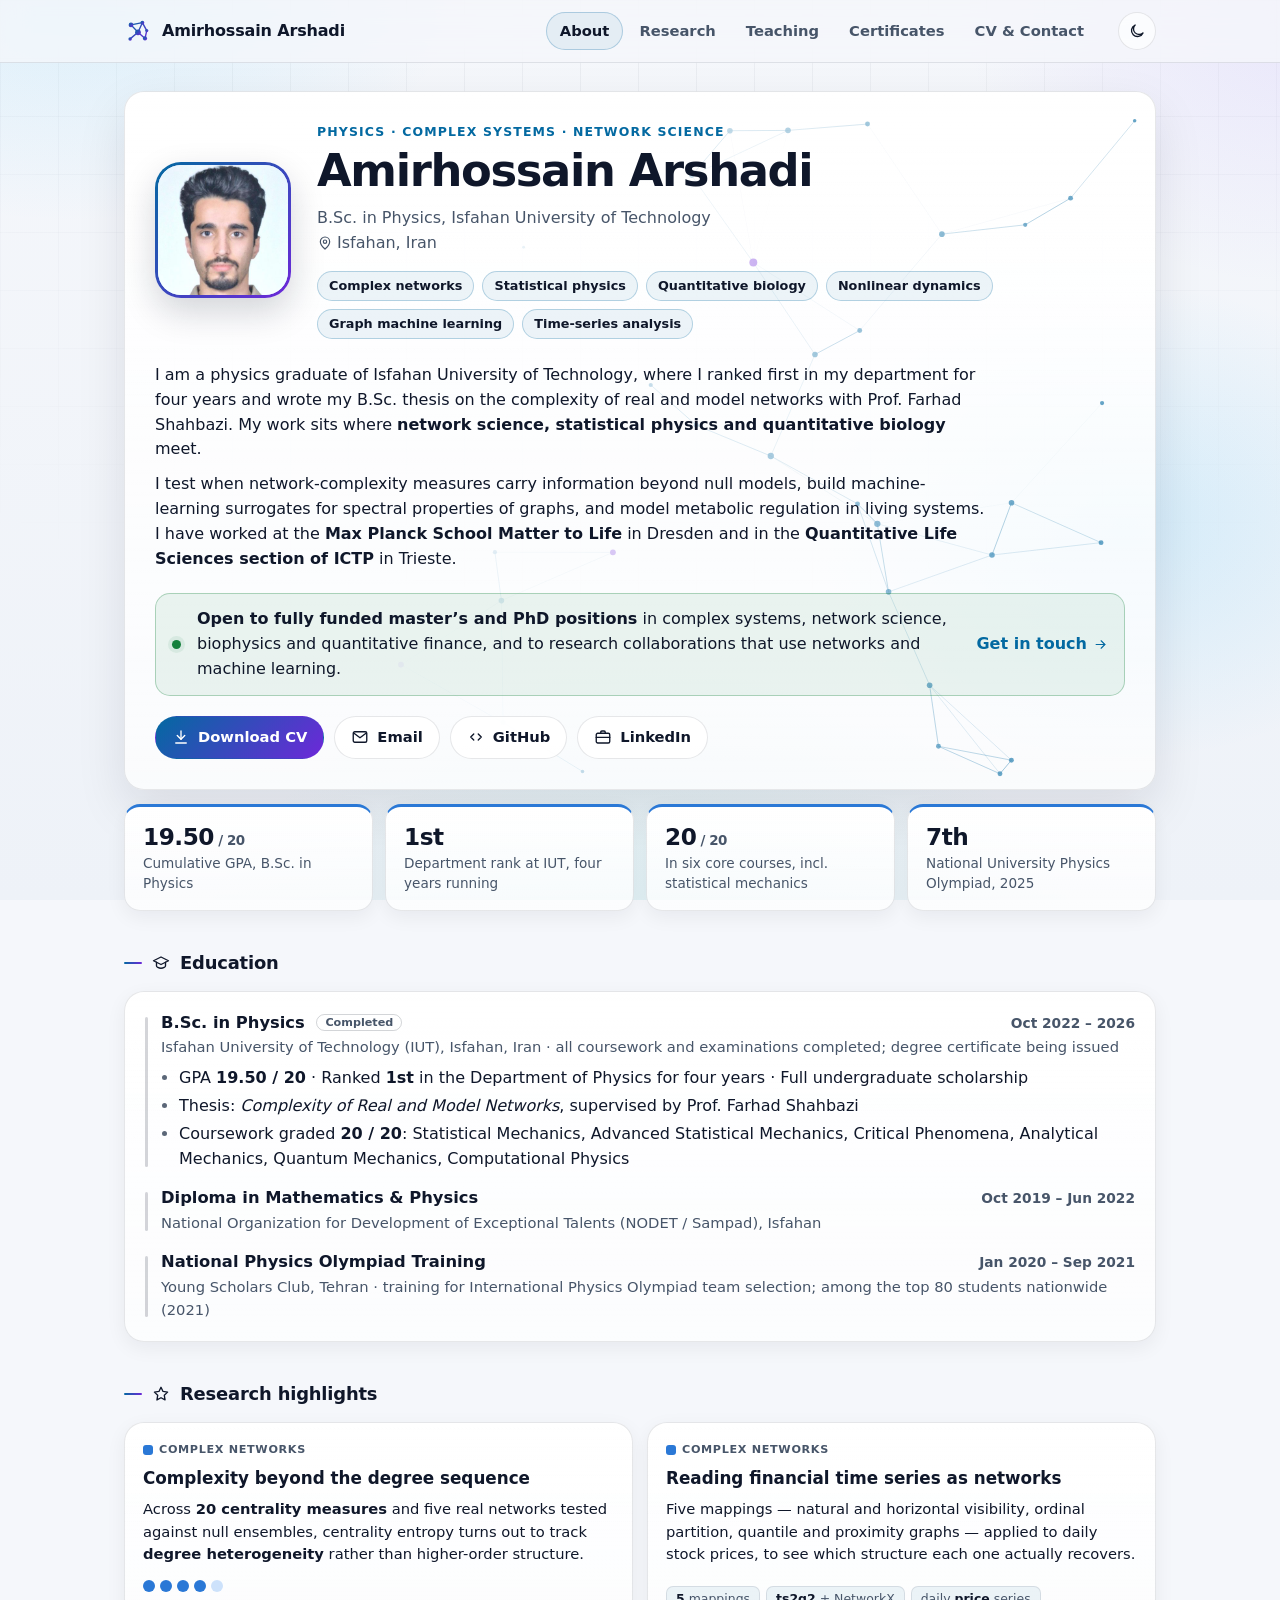
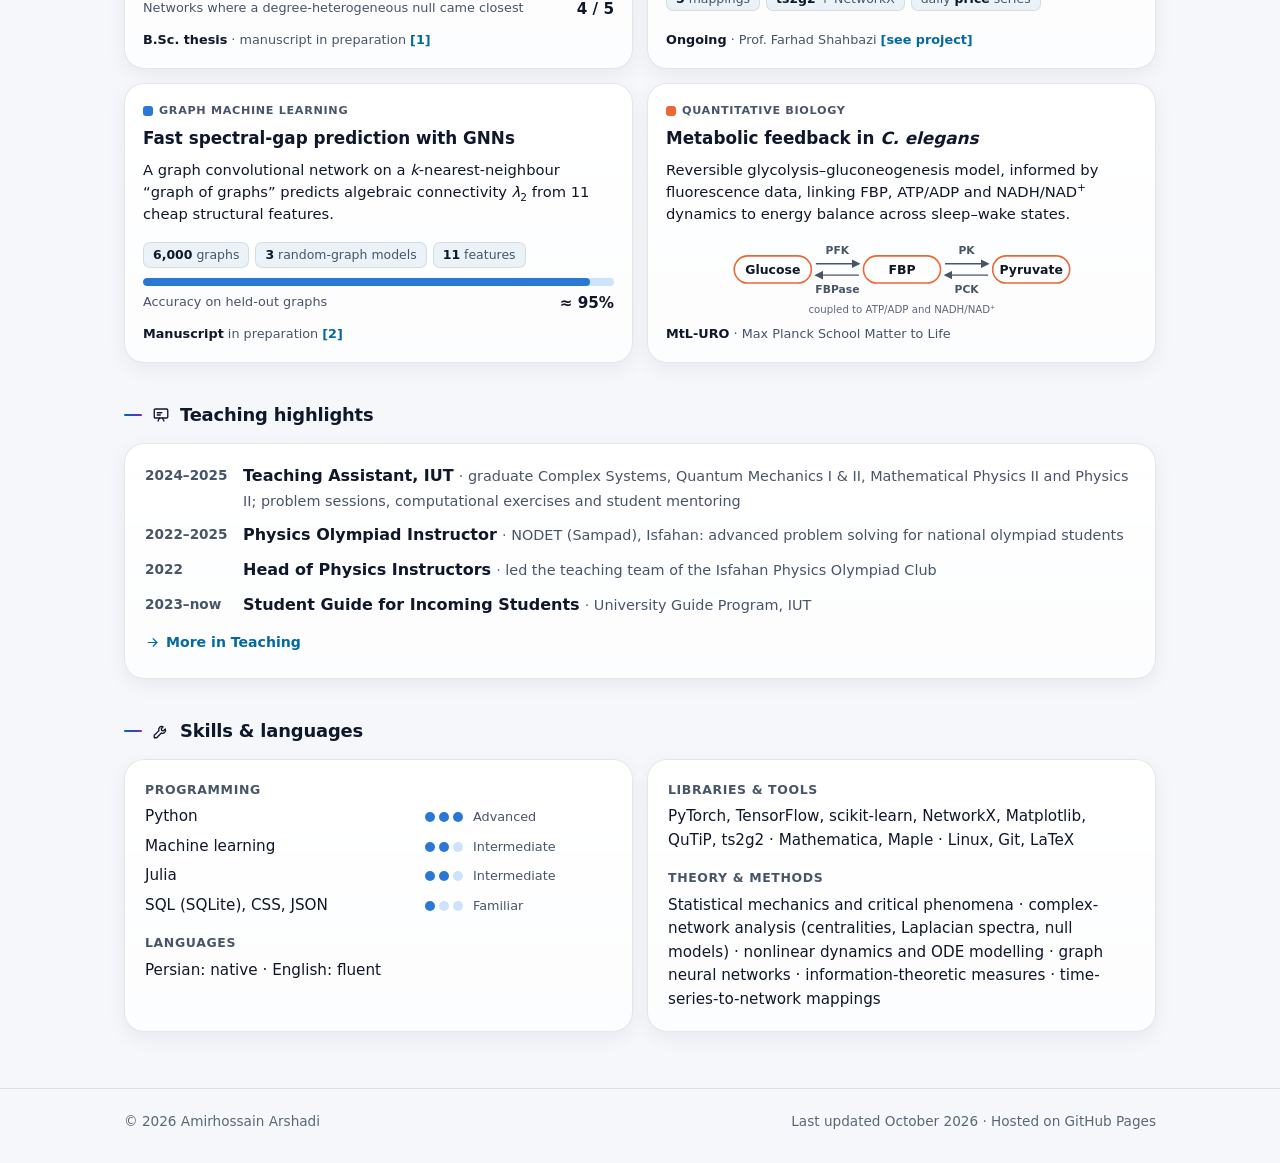
==== commit 7c7349fb: "Add portrait, correct the research timeline, link certificate scans" ====
--- a/index.html
+++ b/index.html
@@ -172,9 +172,14 @@
         <div class="bio">
           <p>I am a physics graduate of Isfahan University of Technology, where I ranked first in my department for four years and wrote my B.Sc. thesis on the complexity of real and model networks with Prof. Farhad Shahbazi. My work sits where <b>network science, statistical physics and quantitative biology</b> meet.</p>
           <p>I test when network-complexity measures carry information beyond null models, build machine-learning surrogates for spectral properties of graphs, and model metabolic regulation in living systems. I have worked at the <b>Max Planck School Matter to Life</b> in Dresden and in the <b>Quantitative Life Sciences section of ICTP</b> in Trieste.</p>
-          <!-- ✏️ What you are looking for -->
-          <p>I am looking for fully funded master's and PhD positions in complex systems, network science, biophysics and quantitative finance.</p>
-        </div>
+        </div>
+
+        <!-- ✏️ What you are looking for -->
+        <p class="seeking">
+          <span class="seeking-dot" aria-hidden="true"></span>
+          <span><b>Open to fully funded master’s and PhD positions</b> in complex systems, network science, biophysics and quantitative finance, and to research collaborations that use networks and machine learning.</span>
+          <a class="seeking-cta" href="mailto:amirhossainarshadi@gmail.com?subject=Hello%20Amirhossain">Get in touch<svg class="ic" aria-hidden="true"><use href="#i-arrow"/></svg></a>
+        </p>
 
         <div class="actions">
           <a class="btn primary" href="CV.pdf" download="Amirhossain-Arshadi-CV.pdf" data-cv><svg class="ic" aria-hidden="true"><use href="#i-download"/></svg>Download CV</a>
@@ -234,27 +239,26 @@
           <article class="card hl">
             <span class="hl-cat"><span class="swatch" style="--sw: var(--cat-net)"></span>Complex networks</span>
             <h3>Complexity beyond the degree sequence</h3>
-            <p>Against degree-preserving null models (10 enzyme networks, 20 centralities), <b>centrality entropy is largely explained by the degree sequence</b>; structural descriptors are not.</p>
+            <p>Across <b>20 centrality measures</b> and five real networks tested against null ensembles, centrality entropy turns out to track <b>degree heterogeneity</b> rather than higher-order structure.</p>
             <div class="viz">
-              <ul class="verdict" aria-label="Null-model test outcome">
-                <li><span class="vbadge same">≈ null</span><span>Centrality-entropy descriptors</span></li>
-                <li><span class="vbadge diff">≠ null</span><span>Structural descriptors: σ<sub>corr</sub>, clustering, modularity</span></li>
-              </ul>
+              <div class="dots" role="img" aria-label="A degree-heterogeneous null model came closest in four of the five networks">
+                <span class="dot on"></span><span class="dot on"></span><span class="dot on"></span><span class="dot on"></span><span class="dot"></span>
+              </div>
+              <div class="viz-label"><span>Networks where a degree-heterogeneous null came closest</span><span><b>4 / 5</b></span></div>
             </div>
             <span class="status"><b>B.Sc. thesis</b> · manuscript in preparation <a class="ref" href="#pub-1">[1]</a></span>
           </article>
 
           <article class="card hl">
             <span class="hl-cat"><span class="swatch" style="--sw: var(--cat-net)"></span>Complex networks</span>
-            <h3>Small-world structure of enzyme networks</h3>
-            <p>Low-rewiring Watts–Strogatz networks (<i>p</i> = 0.01) reproduce the centrality-correlation pattern of real enzyme networks better than Erdős–Rényi or Barabási–Albert models.</p>
+            <h3>Reading financial time series as networks</h3>
+            <p>Five mappings — natural and horizontal visibility, ordinal partition, quantile and proximity graphs — applied to daily stock prices, to see which structure each one actually recovers.</p>
             <div class="viz">
-              <div class="dots" role="img" aria-label="Best match in 9 of 10 enzyme networks">
-                <span class="dot on"></span><span class="dot on"></span><span class="dot on"></span><span class="dot on"></span><span class="dot on"></span><span class="dot on"></span><span class="dot on"></span><span class="dot on"></span><span class="dot on"></span><span class="dot"></span>
-              </div>
-              <div class="viz-label"><span>Enzyme networks where WS matches best</span><span><b>9 / 10</b></span></div>
-            </div>
-            <span class="status"><b>Poster</b> · ICTP Spring College 2026 <a class="ref" href="#pub-3">[3]</a></span>
+              <ul class="setup" aria-label="Methods compared">
+                <li><b>5</b> mappings</li><li><b>ts2g2</b> + NetworkX</li><li>daily <b>price</b> series</li>
+              </ul>
+            </div>
+            <span class="status"><b>Ongoing</b> · Prof. Farhad Shahbazi <a class="ref" href="#proj-timeseries">[see project]</a></span>
           </article>
 
           <article class="card hl">
@@ -300,7 +304,7 @@
         <h2 class="sec-title"><svg class="ic" aria-hidden="true"><use href="#i-chalk"/></svg>Teaching highlights</h2>
         <div class="card">
           <ul class="rows">
-            <li class="row"><span class="yr">2024–now</span><div><span class="t">Teaching Assistant, IUT</span> <span class="o">graduate Complex Systems, Quantum Mechanics I &amp; II, Mathematical Physics II and Physics II; problem sessions, computational exercises and student mentoring</span></div></li>
+            <li class="row"><span class="yr">2024–2025</span><div><span class="t">Teaching Assistant, IUT</span> <span class="o">graduate Complex Systems, Quantum Mechanics I &amp; II, Mathematical Physics II and Physics II; problem sessions, computational exercises and student mentoring</span></div></li>
             <li class="row"><span class="yr">2022–2025</span><div><span class="t">Physics Olympiad Instructor</span> <span class="o">NODET (Sampad), Isfahan: advanced problem solving for national olympiad students</span></div></li>
             <li class="row"><span class="yr">2022</span><div><span class="t">Head of Physics Instructors</span> <span class="o">led the teaching team of the Isfahan Physics Olympiad Club</span></div></li>
             <li class="row"><span class="yr">2023–now</span><div><span class="t">Student Guide for Incoming Students</span> <span class="o">University Guide Program, IUT</span></div></li>
@@ -371,8 +375,7 @@
               <caption>Research projects and presentations, as of October 2026</caption>
               <thead><tr><th scope="col">Project</th><th scope="col">Area</th><th scope="col">From</th><th scope="col">To</th></tr></thead>
               <tbody>
-                <tr data-cat="net" data-start="2025-02" data-end="now" data-detail="B.Sc. thesis · Prof. F. Shahbazi, IUT"><th scope="row">Network complexity (thesis)</th><td>Complex networks</td><td>Feb 2025</td><td>Present</td></tr>
-                <tr data-cat="net" data-start="2024-11" data-end="now" data-detail="Prof. F. Shahbazi, IUT"><th scope="row">Centrality correlations</th><td>Complex networks</td><td>Nov 2024</td><td>Present</td></tr>
+                <tr data-cat="net" data-start="2024-11" data-end="now" data-detail="B.Sc. thesis · Prof. F. Shahbazi, IUT · entropy null-model tests, then centrality correlations"><th scope="row">Network complexity (thesis)</th><td>Complex networks</td><td>Nov 2024</td><td>Present</td></tr>
                 <tr data-cat="net" data-start="2026-06" data-end="now" data-detail="Prof. F. Shahbazi, IUT"><th scope="row">Time series as networks</th><td>Complex networks</td><td>Jun 2026</td><td>Present</td></tr>
                 <tr data-cat="bio" data-start="2026-03" data-end="2026-05" data-detail="ICTP QLS · Dr. J. Grilli and G. Giuliani"><th scope="row">From single cell to population</th><td>Quantitative biology</td><td>Mar 2026</td><td>May 2026</td></tr>
                 <tr data-cat="bio" data-start="2025-09" data-end="2026-02" data-detail="MtL-URO · Dr. K. Laxhuber, Prof. F. Jülicher"><th scope="row">C. elegans metabolism</th><td>Quantitative biology</td><td>Sep 2025</td><td>Feb 2026</td></tr>
@@ -395,23 +398,23 @@
         <h3 class="sub-title"><span class="swatch" style="--sw: var(--cat-net)"></span>Complex networks &amp; statistical physics</h3>
         <div class="grid">
           <article class="card entry" data-cat="net" id="proj-thesis">
-            <div class="entry-top"><h3>Complexity of Real and Model Networks <span class="tag">B.Sc. thesis</span></h3><span class="when">Feb 2025 – Present</span></div>
+            <div class="entry-top"><h3>Structural Complexity of Real and Model Networks <span class="tag">B.Sc. thesis</span></h3><span class="when">Nov 2024 – Present</span></div>
             <p class="org">Supervisor: Prof. Farhad Shahbazi · Isfahan University of Technology · with M. Tabatabaei</p>
             <ul class="points">
-              <li>Compared enzyme, metabolic and protein–protein interaction networks with Erdős–Rényi, Barabási–Albert and Watts–Strogatz models using Laplacian spectra and multi-centrality statistics: <b>low-rewiring small-world models fit enzyme and metabolic networks best</b>, while protein interaction networks are significantly more complex.</li>
-              <li>Null-model test (10 ENZYMES networks, 20 centralities, configuration-model ensembles, Stouffer and Wilcoxon statistics): <b>centrality entropy is largely fixed by the degree sequence</b>, unlike structural descriptors (σ<sub>corr</sub>, clustering, modularity).</li>
-              <li>Now extending the framework with the conditional entropy <i>S</i>(<i>c</i> | <i>k</i>) of centralities given degree.</li>
+              <li>Asked whether the Shannon entropy of centrality distributions is a fair measure of network complexity. Implemented <b>20 centrality measures</b> — spectral, path- and flow-based, random-walk, communicability and information-theoretic — in Python and NetworkX.</li>
+              <li>Compared real networks from biology, economics and other domains against Erdős–Rényi, Barabási–Albert, Watts–Strogatz and degree-preserving configuration-model ensembles.</li>
+              <li><b>Entropy mainly reflects degree heterogeneity, not higher-order structure</b>: ER gave the highest entropy for all five networks compared, and the degree-heterogeneous ensembles came much closer to the real values in four of the five. The result redirected the project.</li>
             </ul>
             <p class="outcome"><span class="k">Output</span>B.Sc. thesis (2026) · manuscript in preparation <a class="ref" href="#pub-1">[1]</a></p>
           </article>
 
           <article class="card entry" data-cat="net" id="proj-centrality">
-            <div class="entry-top"><h3>Correlations Between Centrality Measures</h3><span class="when">Nov 2024 – Present</span></div>
+            <div class="entry-top"><h3>Correlations Between Centrality Measures <span class="tag">thesis, current phase</span></h3><span class="when">Present</span></div>
             <p class="org">Supervisor: Prof. Farhad Shahbazi · Isfahan University of Technology · with M. Tabatabaei</p>
             <ul class="points">
-              <li>Mapped correlations among 11 centrality measures across ER, BA and WS ensembles, identifying positive, negative and neutral correlation regimes.</li>
-              <li>Proposed the Shannon entropy of centrality distributions as a quantitative indicator of network complexity.</li>
-              <li>Real enzyme networks follow small-world correlation structure: WS networks with <i>p</i> = 0.01 give the <b>best match in 9 of 10 cases</b>.</li>
+              <li>Mapped the pairwise correlations among centrality measures across ER, BA and WS ensembles, identifying positive, negative and neutral correlation regimes.</li>
+              <li>Building a complexity measure from the <b>mean, variance and entropy of those pairwise correlations</b> — structure the degree sequence on its own cannot explain.</li>
+              <li>Applied to enzyme networks and presented as a poster at the ICTP Spring College <a class="ref" href="#pub-3">[3]</a>.</li>
             </ul>
             <p class="outcome"><span class="k">Output</span>Poster, ICTP Spring College in the Physics of Complex Systems, 2026 <a class="ref" href="#pub-3">[3]</a></p>
           </article>
@@ -537,7 +540,7 @@
         <h2 class="sec-title"><svg class="ic" aria-hidden="true"><use href="#i-chalk"/></svg>Teaching &amp; mentoring</h2>
         <div class="grid">
           <article class="card entry">
-            <div class="entry-top"><h3>Teaching Assistant</h3><span class="when">Sep 2024 – Present</span></div>
+            <div class="entry-top"><h3>Teaching Assistant</h3><span class="when">Sep 2024 – Aug 2025</span></div>
             <p class="org">Isfahan University of Technology · undergraduate and graduate courses</p>
             <ul class="points">
               <li>Courses: Complex Systems (graduate), Quantum Mechanics I &amp; II, Mathematical Physics II, Physics II.</li>
@@ -577,7 +580,7 @@
     <!-- ==================== CERTIFICATES ==================== -->
     <section id="certificates" class="panel" data-panel data-title="Certificates">
       <h2 class="panel-title">Certificates &amp; licences</h2>
-      <p class="panel-lead">Awards, schools and courses. Scans of the certificates are in the <a href="https://github.com/amirhossainarshadikalameh/amirhossainarshadikalameh.github.io/tree/main/records" target="_blank" rel="noopener">records folder</a>.</p>
+      <p class="panel-lead">Awards, schools and courses. Where a scan exists it is linked beside the entry — every file also sits in the <a href="https://github.com/amirhossainarshadikalameh/amirhossainarshadikalameh.github.io/tree/main/records" target="_blank" rel="noopener">records folder</a>.</p>
 
       <div class="sec">
         <h2 class="sec-title"><svg class="ic" aria-hidden="true"><use href="#i-award"/></svg>Honors &amp; awards</h2>
@@ -585,7 +588,7 @@
           <ul class="rows">
             <li class="row"><span class="yr">2025</span><div><span class="t">Selected for MtL-URO</span> <span class="o">Max Planck School Matter to Life: fully funded research internship, about ten places a year</span></div></li>
             <li class="row"><span class="yr">2025</span><div><span class="t">7th place, National University Physics Olympiad</span> <span class="o">NODET, Tehran</span></div></li>
-            <li class="row"><span class="yr">2022–2026</span><div><span class="t">Ranked 1st in the Department of Physics</span> <span class="o">four years, Isfahan University of Technology</span></div></li>
+            <li class="row"><span class="yr">2022–2026</span><div><span class="t">Ranked 1st in the Department of Physics</span> <span class="o">four years, Isfahan University of Technology</span> <a class="scan" href="records/rank-certificate-fa.pdf" target="_blank" rel="noopener"><svg class="ic" aria-hidden="true"><use href="#i-doc"/></svg>Certificate</a></div></li>
             <li class="row"><span class="yr">2023</span><div><span class="t">1st place, 3rd IAP Research Tournament</span> <span class="o">Iran University of Science and Technology, Tehran</span></div></li>
             <li class="row"><span class="yr">2022</span><div><span class="t">Full undergraduate scholarship</span> <span class="o">Isfahan University of Technology</span></div></li>
             <li class="row"><span class="yr">2021</span><div><span class="t">Top 80 nationwide, National Physics Olympiad</span> <span class="o">Young Scholars Club, Tehran</span></div></li>
@@ -597,8 +600,8 @@
         <h2 class="sec-title"><svg class="ic" aria-hidden="true"><use href="#i-badge"/></svg>Conference &amp; presentation certificates</h2>
         <div class="card">
           <ul class="rows">
-            <li class="row"><span class="yr">2026</span><div><span class="t">Poster presentation</span> <span class="o">ICTP Spring College in the Physics of Complex Systems (SMR 4207), Trieste <a class="ref" href="#pub-3">[3]</a></span></div></li>
-            <li class="row"><span class="yr">2025</span><div><span class="t">Conference paper</span> <span class="o">9th International Conference on Physics, Mathematics and Development of Basic Science <a class="ref" href="#pub-4">[4]</a></span></div></li>
+            <li class="row"><span class="yr">2026</span><div><span class="t">Poster presentation</span> <span class="o">ICTP Spring College in the Physics of Complex Systems (SMR 4207), Trieste <a class="ref" href="#pub-3">[3]</a></span> <a class="scan" href="records/ictp-spring-college-2026.pdf" target="_blank" rel="noopener"><svg class="ic" aria-hidden="true"><use href="#i-doc"/></svg>Certificate</a></div></li>
+            <li class="row"><span class="yr">2025</span><div><span class="t">Conference paper</span> <span class="o">9th International Conference on Physics, Mathematics and Development of Basic Science <a class="ref" href="#pub-4">[4]</a></span> <a class="scan" href="records/conference-pursuit-problem-2025.pdf" target="_blank" rel="noopener"><svg class="ic" aria-hidden="true"><use href="#i-doc"/></svg>Certificate</a></div></li>
             <li class="row"><span class="yr">2023</span><div><span class="t">Conference paper</span> <span class="o">4th National &amp; 1st International Conference on New Findings in Sport Sciences, Tehran <a class="ref" href="#pub-5">[5]</a></span></div></li>
           </ul>
         </div>
@@ -615,6 +618,7 @@
               <li>Dynamics on networks, synchronization, stochastic processes and statistical-mechanics approaches to complex systems.</li>
               <li>Presented a poster on modelling enzyme-network structure with centrality correlations <a class="ref" href="#pub-3">[3]</a>.</li>
             </ul>
+            <p style="margin: 12px 0 0"><a class="scan" href="records/ictp-spring-college-2026.pdf" target="_blank" rel="noopener"><svg class="ic" aria-hidden="true"><use href="#i-doc"/></svg>Attendance &amp; poster certificate</a></p>
           </article>
         </div>
       </div>
@@ -623,12 +627,17 @@
         <h2 class="sec-title"><svg class="ic" aria-hidden="true"><use href="#i-doc"/></svg>Professional &amp; other</h2>
         <div class="card">
           <ul class="rows">
-            <li class="row"><span class="yr">Online</span><div><span class="t">Supervised Machine Learning: Regression and Classification</span> <span class="o">Stanford University (Coursera)</span></div></li>
-            <li class="row"><span class="yr">Online</span><div><span class="t">Python Data Structures</span> <span class="o">University of Michigan (Coursera)</span></div></li>
-            <li class="row"><span class="yr">Online</span><div><span class="t">Advanced Python Programming</span> <span class="o">Quera</span></div></li>
-            <li class="row"><span class="yr">Online</span><div><span class="t">Julia Programming Language: From Zero to Expert</span> <span class="o">Udemy</span></div></li>
+            <li class="row"><span class="yr">Feb 2023</span><div><span class="t">Supervised Machine Learning: Regression and Classification</span> <span class="o">DeepLearning.AI &amp; Stanford University (Coursera)</span> <a class="scan" href="records/coursera-supervised-machine-learning.pdf" target="_blank" rel="noopener"><svg class="ic" aria-hidden="true"><use href="#i-doc"/></svg>Certificate</a></div></li>
+            <li class="row"><span class="yr">Jan 2023</span><div><span class="t">Python for Everybody <span class="tag">specialization, 5 courses</span></span> <span class="o">University of Michigan (Coursera)</span> <a class="scan" href="records/coursera-python-for-everybody-specialization.pdf" target="_blank" rel="noopener"><svg class="ic" aria-hidden="true"><use href="#i-doc"/></svg>Certificate</a></div></li>
+            <li class="row"><span class="yr">Jan 2023</span><div><span class="t">Fundamentals of Python Programming &amp; Algorithmic Thinking</span> <span class="o">Quera College</span> <a class="scan" href="records/algorithmic-thinking.pdf" target="_blank" rel="noopener"><svg class="ic" aria-hidden="true"><use href="#i-doc"/></svg>Certificate</a></div></li>
+            <li class="row"><span class="yr">Jan 2023</span><div><span class="t">Using Databases with Python</span> <span class="o">University of Michigan (Coursera)</span> <a class="scan" href="records/coursera-using-databases-with-python.pdf" target="_blank" rel="noopener"><svg class="ic" aria-hidden="true"><use href="#i-doc"/></svg>Certificate</a></div></li>
+            <li class="row"><span class="yr">Dec 2022</span><div><span class="t">Capstone: Retrieving, Processing &amp; Visualizing Data with Python</span> <span class="o">University of Michigan (Coursera)</span> <a class="scan" href="records/coursera-capstone-retrieving-processing-data.pdf" target="_blank" rel="noopener"><svg class="ic" aria-hidden="true"><use href="#i-doc"/></svg>Certificate</a></div></li>
+            <li class="row"><span class="yr">Dec 2022</span><div><span class="t">Using Python to Access Web Data</span> <span class="o">University of Michigan (Coursera)</span> <a class="scan" href="records/coursera-using-python-to-access-web-data.pdf" target="_blank" rel="noopener"><svg class="ic" aria-hidden="true"><use href="#i-doc"/></svg>Certificate</a></div></li>
+            <li class="row"><span class="yr">Nov 2022</span><div><span class="t">Python Data Structures</span> <span class="o">University of Michigan (Coursera)</span> <a class="scan" href="records/coursera-python-data-structures.pdf" target="_blank" rel="noopener"><svg class="ic" aria-hidden="true"><use href="#i-doc"/></svg>Certificate</a></div></li>
+            <li class="row"><span class="yr">Nov 2022</span><div><span class="t">Programming for Everybody (Getting Started with Python)</span> <span class="o">University of Michigan (Coursera)</span> <a class="scan" href="records/coursera-programming-for-everybody.pdf" target="_blank" rel="noopener"><svg class="ic" aria-hidden="true"><use href="#i-doc"/></svg>Certificate</a></div></li>
+            <li class="row"><span class="yr">Aug 2023</span><div><span class="t">Julia Programming Language: From Zero to Expert</span> <span class="o">Udemy</span> <a class="scan" href="records/julia-programming.pdf" target="_blank" rel="noopener"><svg class="ic" aria-hidden="true"><use href="#i-doc"/></svg>Certificate</a></div></li>
           </ul>
-          <p style="margin: 14px 0 0"><a class="link" href="https://github.com/amirhossainarshadikalameh/amirhossainarshadikalameh.github.io/tree/main/records" target="_blank" rel="noopener"><svg class="ic" aria-hidden="true"><use href="#i-link"/></svg>All certificates</a></p>
+          <p style="margin: 14px 0 0"><a class="link" href="https://github.com/amirhossainarshadikalameh/amirhossainarshadikalameh.github.io/tree/main/records" target="_blank" rel="noopener"><svg class="ic" aria-hidden="true"><use href="#i-link"/></svg>All certificates and transcripts</a></p>
         </div>
       </div>
     </section>
--- a/site.css
+++ b/site.css
@@ -25,6 +25,8 @@
   --shadow: 0 24px 70px rgba(0, 0, 0, .45);
   --shadow-sm: 0 8px 28px rgba(0, 0, 0, .22);
   --grid: #1f2738;
+  --grid-line: rgba(255, 255, 255, .030);
+  --sheen: rgba(255, 255, 255, .055);
   --cat-net: #3987e5;
   --cat-bio: #d95926;
   --cat-oth: #199e70;
@@ -60,6 +62,8 @@
   --shadow: 0 20px 50px rgba(15, 23, 42, .10);
   --shadow-sm: 0 6px 20px rgba(15, 23, 42, .06);
   --grid: #e6e9ef;
+  --grid-line: rgba(15, 23, 42, .050);
+  --sheen: rgba(255, 255, 255, .80);
   --cat-net: #2a78d6;
   --cat-bio: #eb6834;
   --cat-oth: #1baf7a;
@@ -94,10 +98,25 @@
   z-index: -1;
   pointer-events: none;
   background:
-    radial-gradient(60vmax 40vmax at 8% -8%, var(--glow-1), transparent 62%),
-    radial-gradient(50vmax 40vmax at 100% 0%, var(--glow-2), transparent 60%),
+    radial-gradient(52vmax 36vmax at 6% -6%, var(--glow-1), transparent 60%),
+    radial-gradient(46vmax 36vmax at 102% 2%, var(--glow-2), transparent 58%),
+    radial-gradient(40vmax 30vmax at 88% 58%, var(--glow-1), transparent 62%),
     radial-gradient(60vmax 45vmax at 50% 112%, var(--glow-3), transparent 60%),
     linear-gradient(180deg, var(--bg), var(--bg-2));
+}
+/* fine measurement grid, fading out below the fold */
+body::after {
+  content: "";
+  position: fixed;
+  inset: 0;
+  z-index: -1;
+  pointer-events: none;
+  background-image:
+    linear-gradient(var(--grid-line) 1px, transparent 1px),
+    linear-gradient(90deg, var(--grid-line) 1px, transparent 1px);
+  background-size: 58px 58px;
+  -webkit-mask-image: radial-gradient(125vmax 85vmax at 50% -12%, #000 10%, transparent 72%);
+          mask-image: radial-gradient(125vmax 85vmax at 50% -12%, #000 10%, transparent 72%);
 }
 a { color: var(--accent); }
 img { max-width: 100%; }
@@ -160,7 +179,7 @@
 @keyframes flash { 0% { box-shadow: 0 0 0 0 var(--pill-line); } 25% { box-shadow: 0 0 0 6px var(--pill-line); } 100% { box-shadow: 0 0 0 0 transparent; } }
 
 /* ---------------- Cards & grids ---------------- */
-.card { position: relative; padding: 20px; background: linear-gradient(180deg, var(--panel-2), var(--panel)); border: 1px solid var(--line); border-radius: var(--r); box-shadow: var(--shadow-sm); }
+.card { position: relative; padding: 20px; background: linear-gradient(180deg, var(--sheen), transparent 44%), linear-gradient(180deg, var(--panel-2), var(--panel)); border: 1px solid var(--line); border-radius: var(--r); box-shadow: var(--shadow-sm); }
 .grid { display: grid; gap: 14px; }
 .g2 { grid-template-columns: repeat(2, minmax(0, 1fr)); }
 .g3 { grid-template-columns: repeat(3, minmax(0, 1fr)); }
@@ -386,7 +405,88 @@
     --panel: #fff; --panel-2: #fff; --pill: #fff; --pill-line: #999; --accent: #0369a1; --accent-2: #6d28d9; --grid: #e6e9ef;
     --cat-net: #2a78d6; --cat-bio: #eb6834; --cat-oth: #1baf7a; --meter-fill: #2a78d6; --meter-track: #cde2fb; --shadow: none; --shadow-sm: none;
   }
-  body::before, .topbar, .hero-net, .actions, .skip, .tl-details, .tl-tip, #gallery, .lightbox { display: none !important; }
+  body::before, body::after, .topbar, .hero-net, .actions, .skip, .tl-details, .tl-tip, #gallery, .lightbox { display: none !important; }
   .js .panel { display: block !important; animation: none !important; margin-top: 24px; }
   .card { break-inside: avoid; }
 }
+
+
+/* ------------------------------------------------------------------
+   Depth, motion and the pieces added in the October 2026 pass.
+   ------------------------------------------------------------------ */
+
+.card.entry, .card.hl, .card.stat, .card.referee {
+  transition: transform .18s ease, box-shadow .18s ease, border-color .18s ease;
+}
+.card.entry:hover, .card.hl:hover, .card.stat:hover, .card.referee:hover {
+  transform: translateY(-2px);
+  box-shadow: var(--shadow);
+  border-color: var(--line-strong);
+}
+
+/* portrait: a touch more presence */
+.avatar { box-shadow: 0 14px 34px rgba(0, 0, 0, .32); }
+:root[data-theme="light"] .avatar { box-shadow: 0 14px 34px rgba(15, 23, 42, .18); }
+
+/* "open to positions" band */
+.seeking {
+  display: flex;
+  align-items: center;
+  flex-wrap: wrap;
+  gap: 10px 16px;
+  margin: 22px 0 0;
+  padding: 13px 16px;
+  border: 1px solid var(--ok-line);
+  border-radius: 15px;
+  background: var(--ok-bg);
+  color: var(--text);
+}
+.seeking > span:not(.seeking-dot) { flex: 1 1 340px; }
+.seeking-dot {
+  flex: 0 0 auto;
+  width: 9px; height: 9px;
+  border-radius: 50%;
+  background: var(--ok);
+  box-shadow: 0 0 0 4px var(--ok-bg);
+}
+.seeking-cta {
+  display: inline-flex;
+  align-items: center;
+  gap: 6px;
+  color: var(--accent);
+  font-weight: 650;
+  text-decoration: none;
+  white-space: nowrap;
+}
+.seeking-cta .ic { width: 15px; height: 15px; }
+.seeking-cta:hover { text-decoration: underline; }
+
+/* link to a scanned certificate */
+.scan {
+  display: inline-flex;
+  align-items: center;
+  gap: 5px;
+  margin-left: 2px;
+  padding: 2px 10px 2px 8px;
+  border: 1px solid var(--pill-line);
+  border-radius: 999px;
+  background: var(--pill);
+  color: var(--accent);
+  font-size: .76rem;
+  font-weight: 620;
+  text-decoration: none;
+  white-space: nowrap;
+}
+.scan .ic { width: 13px; height: 13px; }
+.scan:hover { background: var(--panel-2); border-color: var(--line-strong); }
+
+@media (prefers-reduced-motion: reduce) {
+  .card.entry, .card.hl, .card.stat, .card.referee { transition: none; }
+  .card.entry:hover, .card.hl:hover, .card.stat:hover, .card.referee:hover { transform: none; }
+}
+
+@media print {
+  .seeking-cta { display: none !important; }
+  .seeking { border: 1px solid #cfd6e0; background: #fff; }
+  .scan { border-color: #cfd6e0; background: #fff; color: #0369a1; }
+}
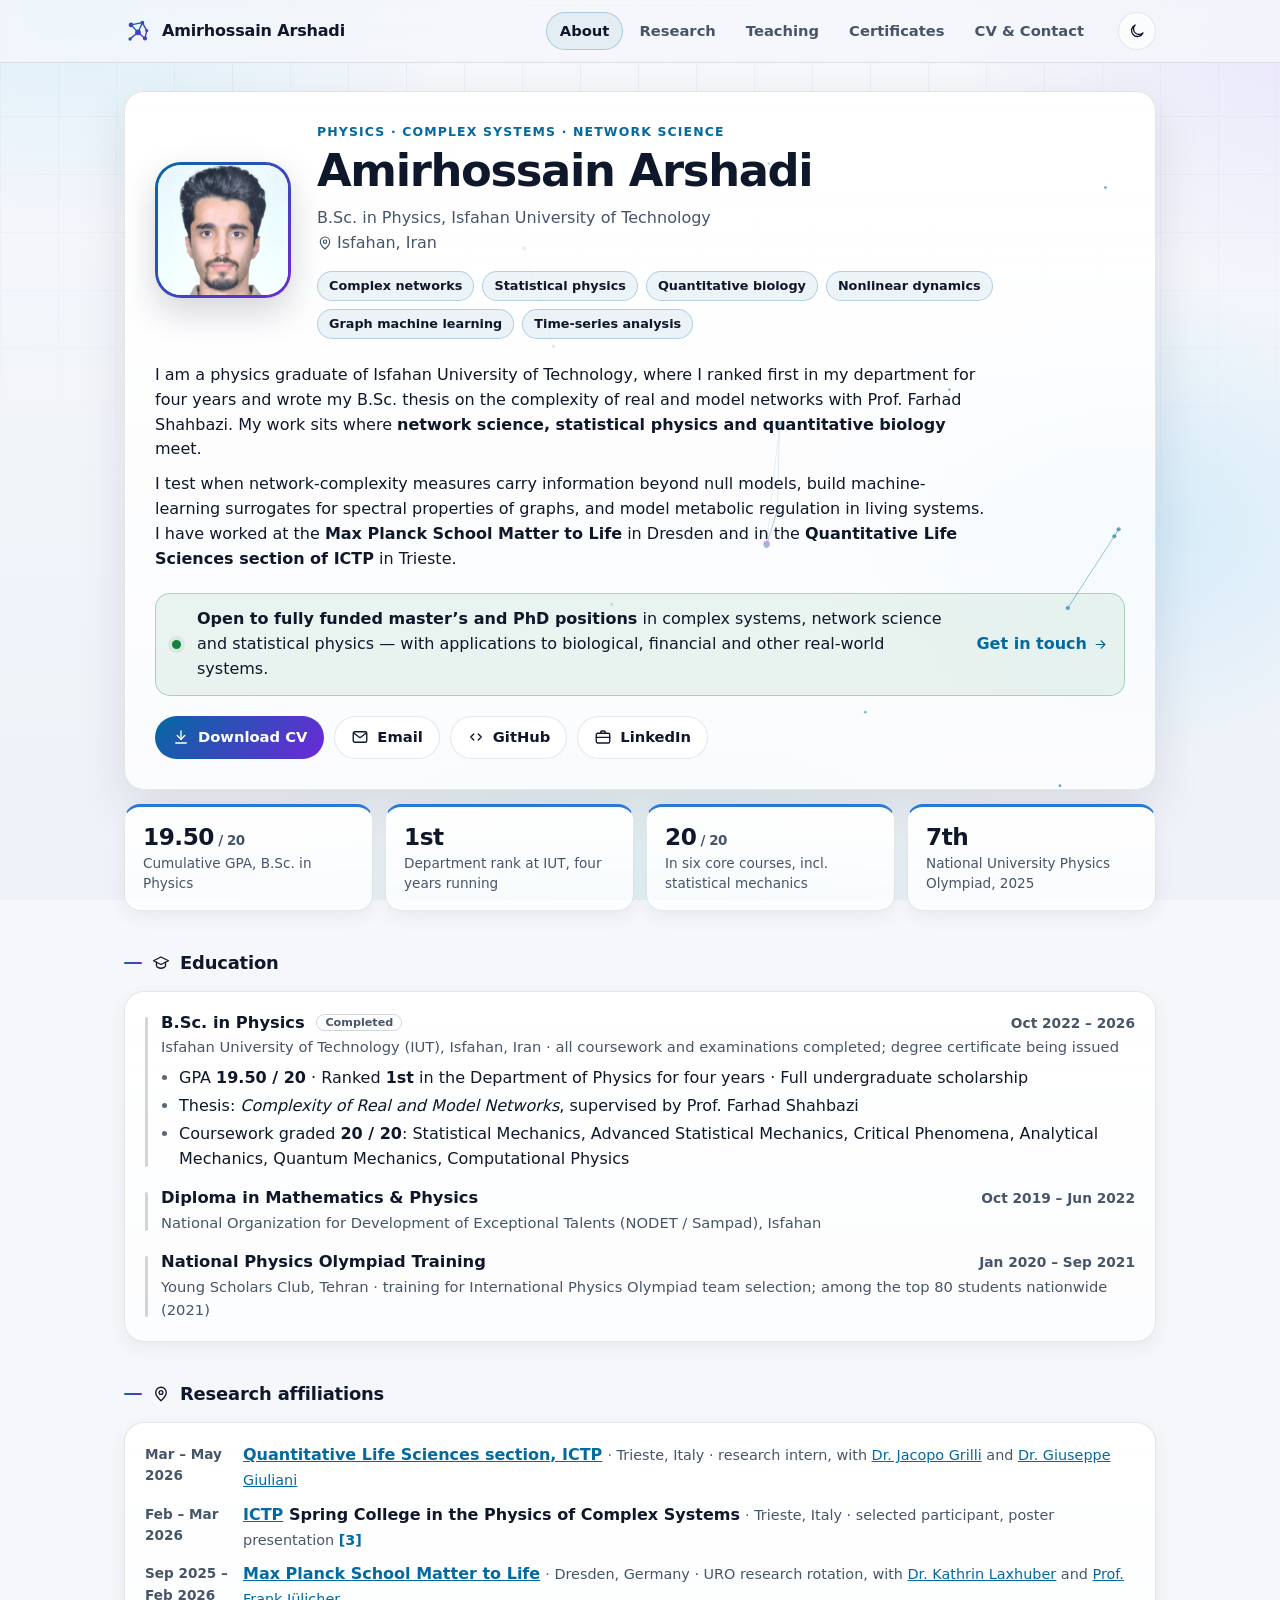
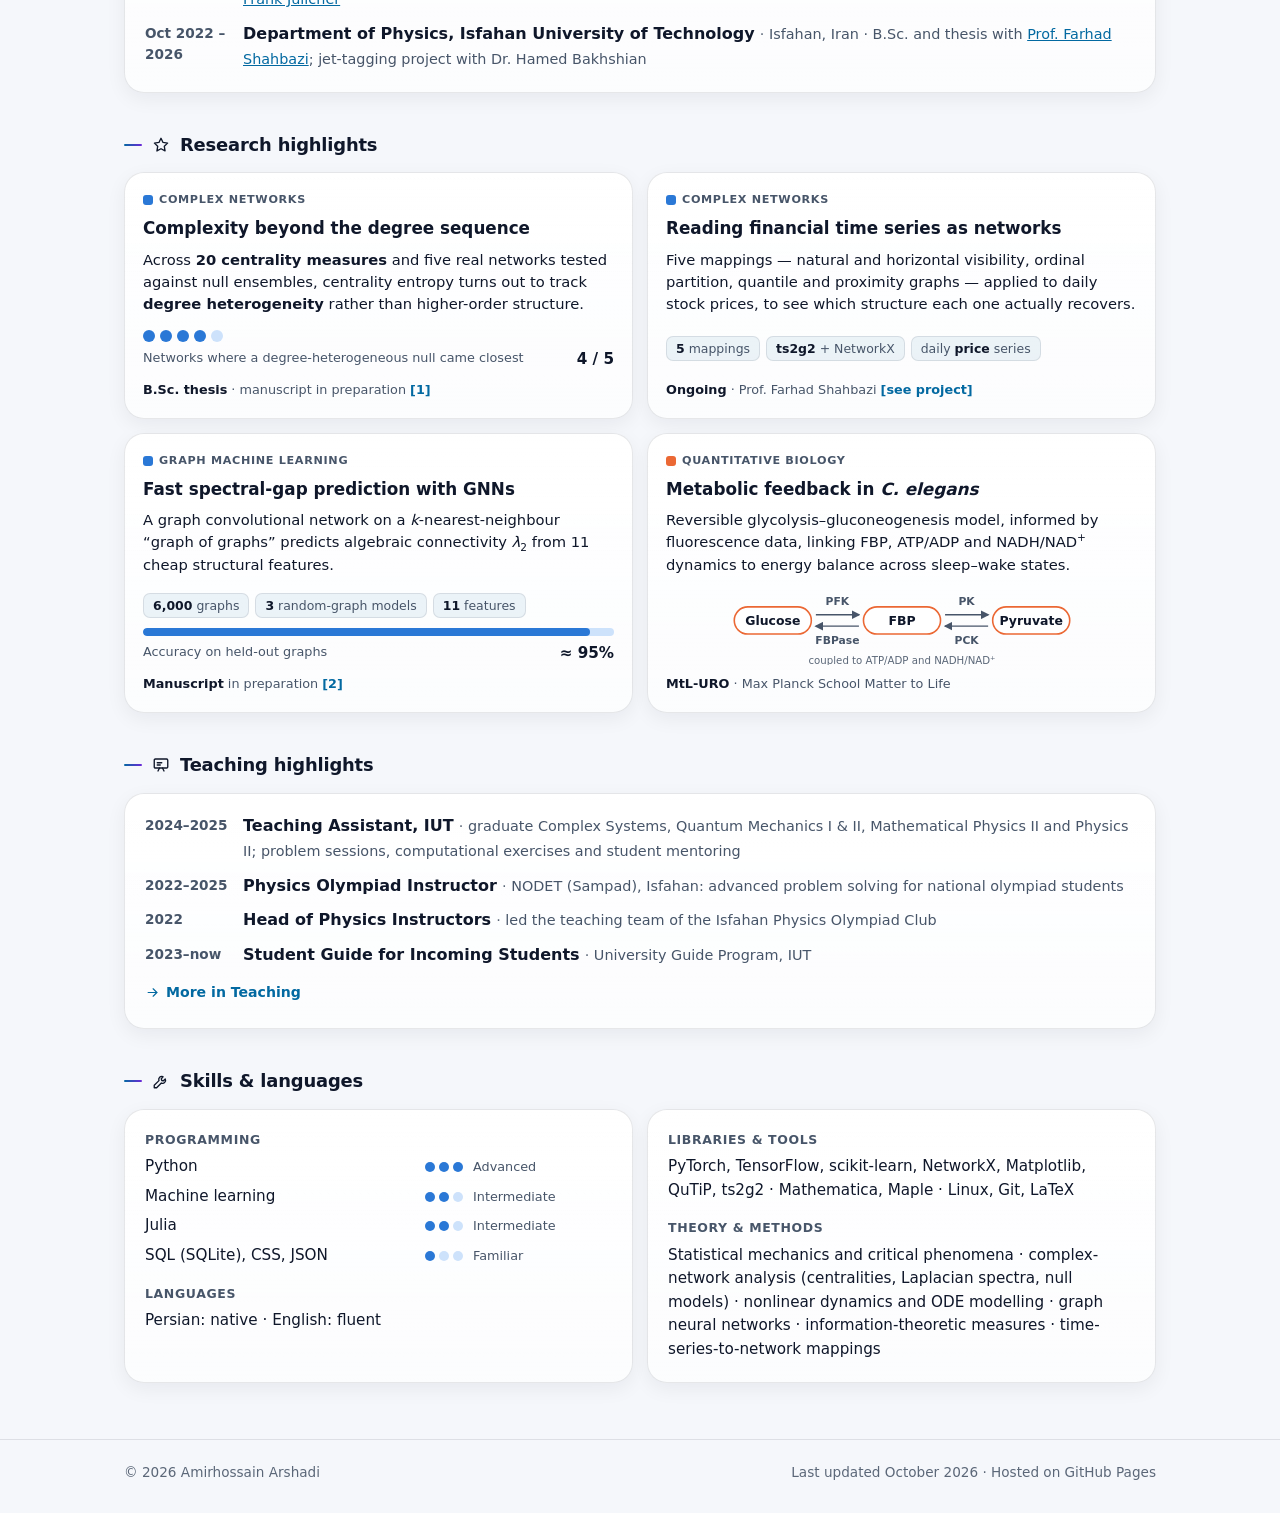
==== commit ccb10c45: "Add research affiliations with supervisor links" ====
--- a/index.html
+++ b/index.html
@@ -177,7 +177,7 @@
         <!-- ✏️ What you are looking for -->
         <p class="seeking">
           <span class="seeking-dot" aria-hidden="true"></span>
-          <span><b>Open to fully funded master’s and PhD positions</b> in complex systems, network science, biophysics and quantitative finance, and to research collaborations that use networks and machine learning.</span>
+          <span><b>Open to fully funded master’s and PhD positions</b> in complex systems, network science and statistical physics — with applications to biological, financial and other real-world systems.</span>
           <a class="seeking-cta" href="mailto:amirhossainarshadi@gmail.com?subject=Hello%20Amirhossain">Get in touch<svg class="ic" aria-hidden="true"><use href="#i-arrow"/></svg></a>
         </p>
 
@@ -186,9 +186,11 @@
           <a class="btn" href="mailto:amirhossainarshadi@gmail.com"><svg class="ic" aria-hidden="true"><use href="#i-mail"/></svg>Email</a>
           <a class="btn" href="https://github.com/amirhossainarshadikalameh" rel="me noopener" target="_blank"><svg class="ic" aria-hidden="true"><use href="#i-code"/></svg>GitHub</a>
           <a class="btn" href="https://www.linkedin.com/in/amirhossein-arshadi-5b4545321/" rel="me noopener" target="_blank"><svg class="ic" aria-hidden="true"><use href="#i-work"/></svg>LinkedIn</a>
-          <!-- ✏️ These appear once you replace the placeholders -->
+          <!-- ✏️ Google Scholar and ORCID: delete the two comment markers below and put your real ids in,
+               and the buttons appear. Left commented out so no placeholder link can ever be crawled.
           <a class="btn" href="https://scholar.google.com/citations?user=YOUR-SCHOLAR-ID" rel="noopener" target="_blank"><svg class="ic" aria-hidden="true"><use href="#i-cap"/></svg>Google Scholar</a>
           <a class="btn" href="https://orcid.org/YOUR-ORCID" rel="noopener" target="_blank"><svg class="ic" aria-hidden="true"><use href="#i-id"/></svg>ORCID</a>
+          -->
         </div>
       </div>
 
@@ -229,6 +231,19 @@
             </div>
             <p class="org">Young Scholars Club, Tehran · training for International Physics Olympiad team selection; among the top 80 students nationwide (2021)</p>
           </article>
+        </div>
+      </div>
+
+      <!-- ✏️ Where you have worked, and with whom -->
+      <div class="sec">
+        <h2 class="sec-title"><svg class="ic" aria-hidden="true"><use href="#i-pin"/></svg>Research affiliations</h2>
+        <div class="card">
+          <ul class="rows">
+            <li class="row"><span class="yr">Mar – May<br>2026</span><div><span class="t"><a href="https://www.ictp.it/qls" target="_blank" rel="noopener">Quantitative Life Sciences section, ICTP</a></span> <span class="o">Trieste, Italy · research intern, with <a href="https://www.ictp.it/member/jacopo-grilli" target="_blank" rel="noopener">Dr. Jacopo Grilli</a> and <a href="https://www.ictp.it/member/giuseppe-giuliani" target="_blank" rel="noopener">Dr. Giuseppe Giuliani</a></span></div></li>
+            <li class="row"><span class="yr">Feb – Mar<br>2026</span><div><span class="t"><a href="https://www.ictp.it/" target="_blank" rel="noopener">ICTP</a> Spring College in the Physics of Complex Systems</span> <span class="o">Trieste, Italy · selected participant, poster presentation <a class="ref" href="#pub-3">[3]</a></span></div></li>
+            <li class="row"><span class="yr">Sep 2025 –<br>Feb 2026</span><div><span class="t"><a href="https://mattertolife.maxplanckschools.org/" target="_blank" rel="noopener">Max Planck School Matter to Life</a></span> <span class="o">Dresden, Germany · URO research rotation, with <a href="https://scholar.google.com/citations?user=Di8WXqYAAAAJ" target="_blank" rel="noopener">Dr. Kathrin Laxhuber</a> and <a href="https://www.pks.mpg.de/biological-physics/frank-juelicher" target="_blank" rel="noopener">Prof. Frank Jülicher</a></span></div></li>
+            <li class="row"><span class="yr">Oct 2022 –<br>2026</span><div><span class="t">Department of Physics, Isfahan University of Technology</span> <span class="o">Isfahan, Iran · B.Sc. and thesis with <a href="https://scholar.google.com/citations?user=kP_VlfIAAAAJ" target="_blank" rel="noopener">Prof. Farhad Shahbazi</a>; jet-tagging project with Dr. Hamed Bakhshian</span></div></li>
+          </ul>
         </div>
       </div>
 
@@ -695,7 +710,8 @@
               <span class="ic-box"><svg class="ic" aria-hidden="true"><use href="#i-work"/></svg></span>
               <div><small>LinkedIn</small><a href="https://www.linkedin.com/in/amirhossein-arshadi-5b4545321/" target="_blank" rel="me noopener">linkedin.com/in/amirhossein-arshadi</a></div>
             </li>
-            <!-- ✏️ These appear once the placeholders are replaced -->
+            <!-- ✏️ Google Scholar and ORCID: delete the two comment markers below and put your real ids in.
+                 Commented out until then, so no placeholder link can be crawled or seen without JavaScript.
             <li data-optional>
               <span class="ic-box"><svg class="ic" aria-hidden="true"><use href="#i-cap"/></svg></span>
               <div><small>Google Scholar</small><a href="https://scholar.google.com/citations?user=YOUR-SCHOLAR-ID" target="_blank" rel="noopener">Google Scholar profile</a></div>
@@ -704,12 +720,13 @@
               <span class="ic-box"><svg class="ic" aria-hidden="true"><use href="#i-id"/></svg></span>
               <div><small>ORCID</small><a href="https://orcid.org/YOUR-ORCID" target="_blank" rel="noopener">orcid.org/YOUR-ORCID</a></div>
             </li>
+            -->
           </ul>
         </div>
 
         <div class="card box">
           <h3 class="box-title">Open to</h3>
-          <p>Fully funded master's and PhD positions in complex systems, network science, biophysics and quantitative finance, and research collaborations that use networks and machine learning.</p>
+          <p>Fully funded master's and PhD positions in complex systems, network science and statistical physics, with applications to biological, financial and other real-world systems — and research collaborations that use networks and machine learning.</p>
           <div class="actions">
             <a class="btn" href="mailto:amirhossainarshadi@gmail.com?subject=Hello%20Amirhossain"><svg class="ic" aria-hidden="true"><use href="#i-mail"/></svg>Get in touch</a>
           </div>
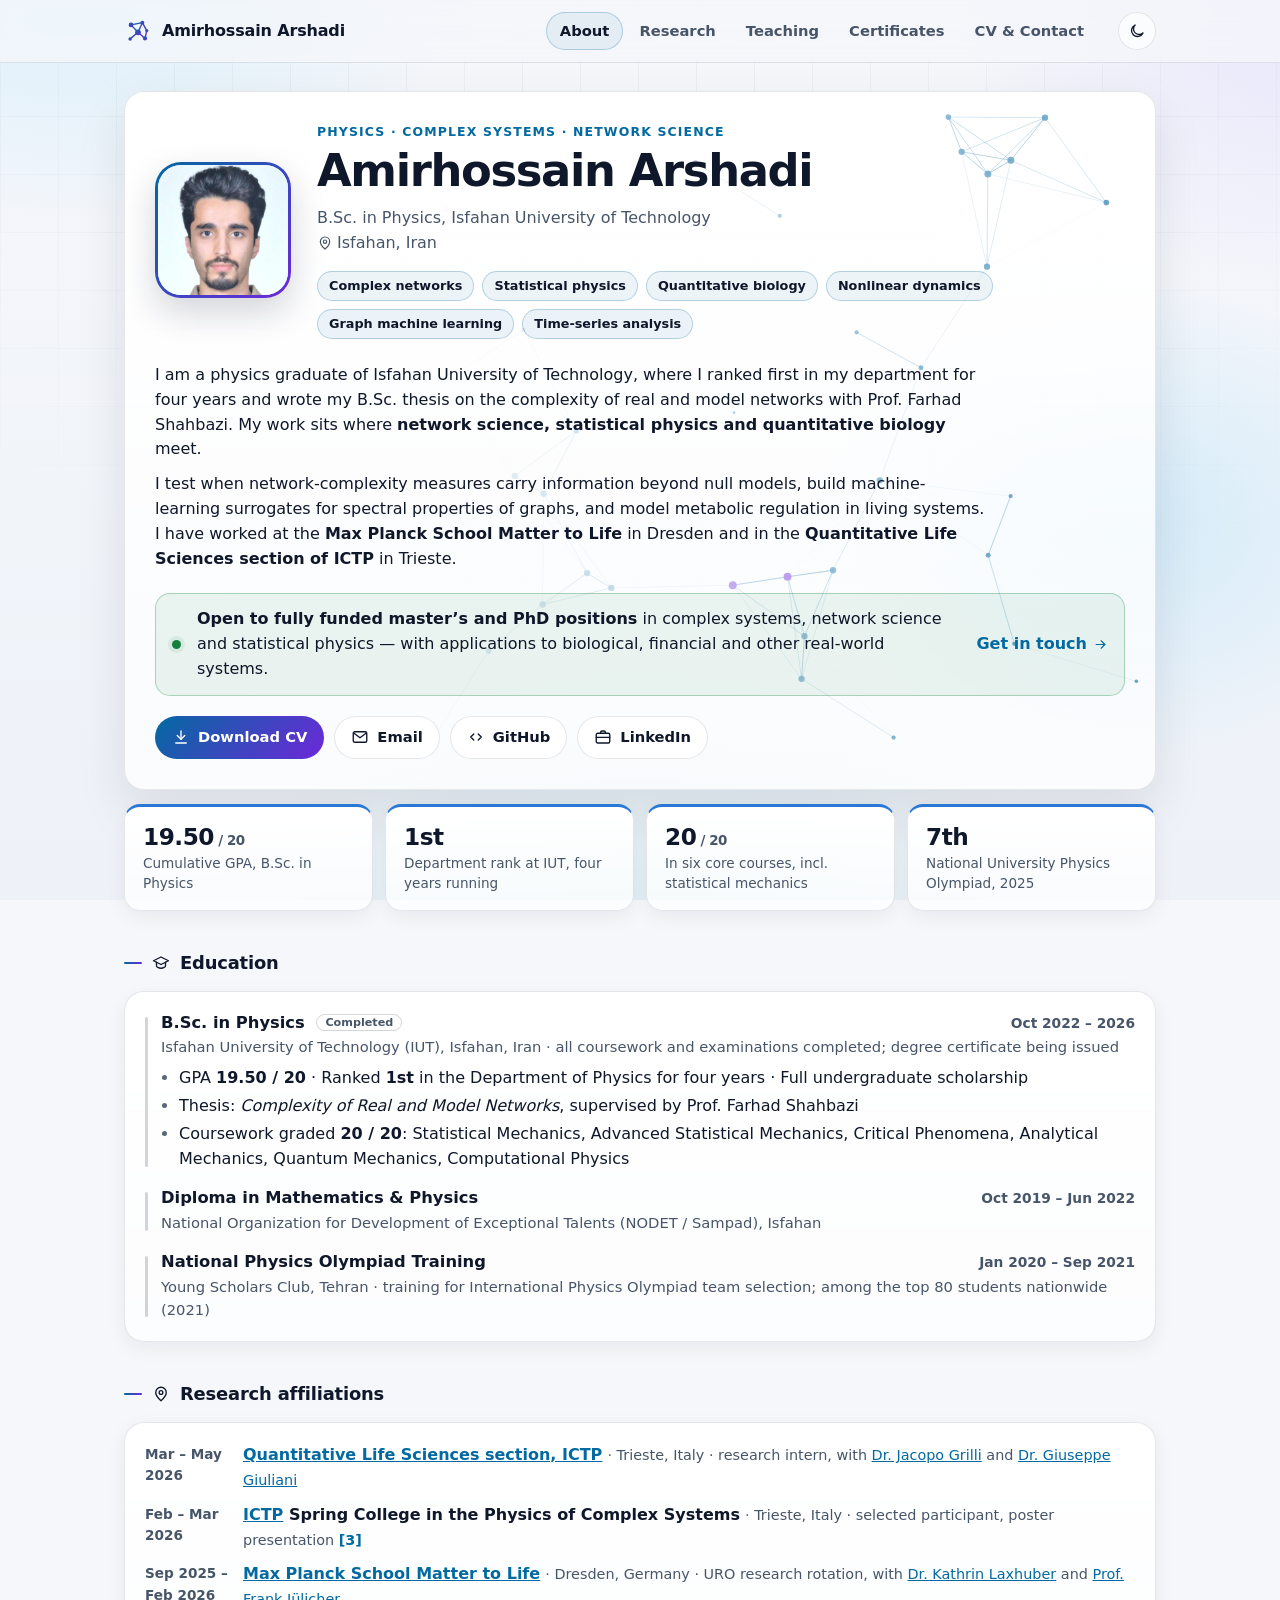
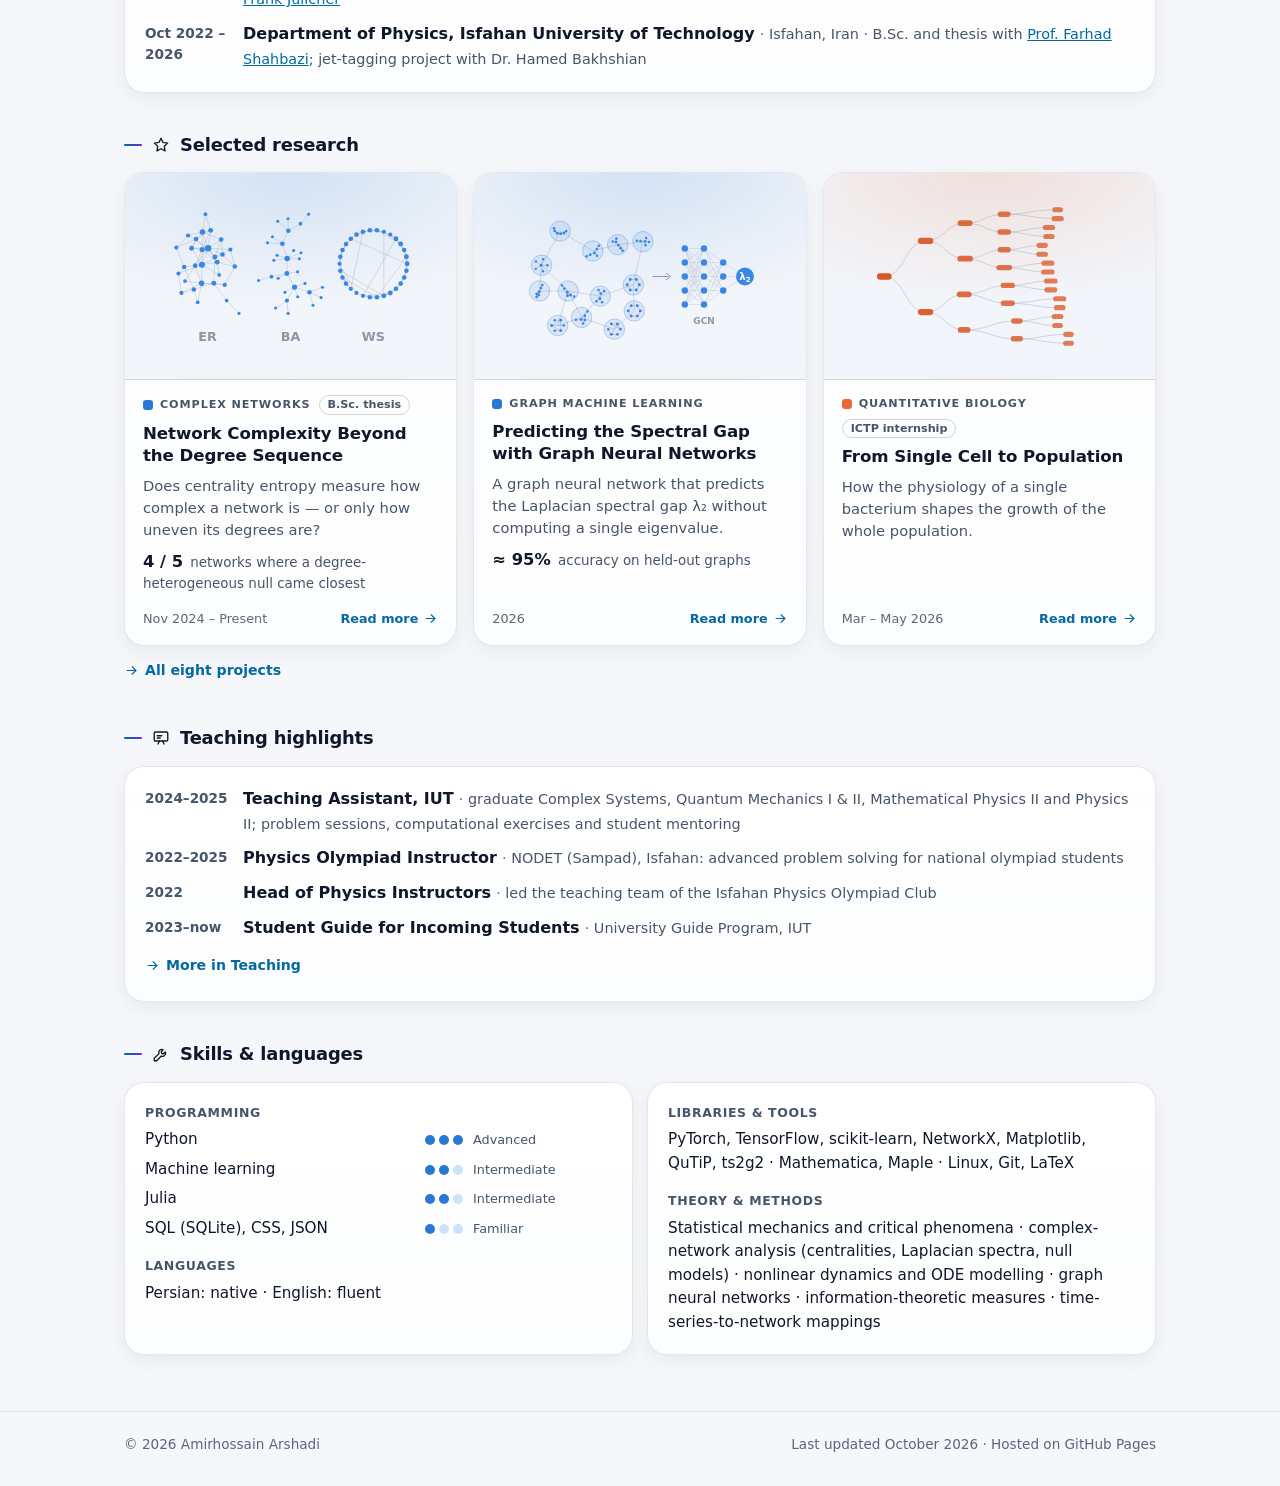
==== commit 07a9eda8: "Research as picture cards with Read more pages" ====
--- a/index.html
+++ b/index.html
@@ -248,71 +248,14 @@
       </div>
 
       <div class="sec">
-        <h2 class="sec-title"><svg class="ic" aria-hidden="true"><use href="#i-star"/></svg>Research highlights</h2>
-        <div class="grid g2">
-
-          <article class="card hl">
-            <span class="hl-cat"><span class="swatch" style="--sw: var(--cat-net)"></span>Complex networks</span>
-            <h3>Complexity beyond the degree sequence</h3>
-            <p>Across <b>20 centrality measures</b> and five real networks tested against null ensembles, centrality entropy turns out to track <b>degree heterogeneity</b> rather than higher-order structure.</p>
-            <div class="viz">
-              <div class="dots" role="img" aria-label="A degree-heterogeneous null model came closest in four of the five networks">
-                <span class="dot on"></span><span class="dot on"></span><span class="dot on"></span><span class="dot on"></span><span class="dot"></span>
-              </div>
-              <div class="viz-label"><span>Networks where a degree-heterogeneous null came closest</span><span><b>4 / 5</b></span></div>
-            </div>
-            <span class="status"><b>B.Sc. thesis</b> · manuscript in preparation <a class="ref" href="#pub-1">[1]</a></span>
-          </article>
-
-          <article class="card hl">
-            <span class="hl-cat"><span class="swatch" style="--sw: var(--cat-net)"></span>Complex networks</span>
-            <h3>Reading financial time series as networks</h3>
-            <p>Five mappings — natural and horizontal visibility, ordinal partition, quantile and proximity graphs — applied to daily stock prices, to see which structure each one actually recovers.</p>
-            <div class="viz">
-              <ul class="setup" aria-label="Methods compared">
-                <li><b>5</b> mappings</li><li><b>ts2g2</b> + NetworkX</li><li>daily <b>price</b> series</li>
-              </ul>
-            </div>
-            <span class="status"><b>Ongoing</b> · Prof. Farhad Shahbazi <a class="ref" href="#proj-timeseries">[see project]</a></span>
-          </article>
-
-          <article class="card hl">
-            <span class="hl-cat"><span class="swatch" style="--sw: var(--cat-net)"></span>Graph machine learning</span>
-            <h3>Fast spectral-gap prediction with GNNs</h3>
-            <p>A graph convolutional network on a <i>k</i>-nearest-neighbour “graph of graphs” predicts algebraic connectivity <i>λ</i><sub>2</sub> from 11 cheap structural features.</p>
-            <div class="viz">
-              <ul class="setup" aria-label="Training setup">
-                <li><b>6,000</b> graphs</li><li><b>3</b> random-graph models</li><li><b>11</b> features</li>
-              </ul>
-              <div class="meter" role="img" aria-label="About 95 percent accuracy on held-out graphs"><span style="width: 95%"></span></div>
-              <div class="viz-label"><span>Accuracy on held-out graphs</span><span><b>≈ 95%</b></span></div>
-            </div>
-            <span class="status"><b>Manuscript</b> in preparation <a class="ref" href="#pub-2">[2]</a></span>
-          </article>
-
-          <article class="card hl">
-            <span class="hl-cat"><span class="swatch" style="--sw: var(--cat-bio)"></span>Quantitative biology</span>
-            <h3>Metabolic feedback in <i>C. elegans</i></h3>
-            <p>Reversible glycolysis–gluconeogenesis model, informed by fluorescence data, linking FBP, ATP/ADP and NADH/NAD<sup>+</sup> dynamics to energy balance across sleep–wake states.</p>
-            <div class="viz">
-              <svg class="pathway" viewBox="0 0 300 66" role="img" aria-label="Pathway: glucose to FBP by PFK and back by FBPase; FBP to pyruvate by PK and back by PCK; coupled to ATP/ADP and NADH/NAD+">
-                <defs>
-                  <marker id="ah" viewBox="0 0 6 6" refX="5" refY="3" markerWidth="6" markerHeight="6" orient="auto-start-reverse"><path class="pw-head" d="M0 0 6 3 0 6z"/></marker>
-                </defs>
-                <rect class="pw-node" x="2" y="14" width="68" height="24" rx="12"/><text class="pw-name" x="36" y="30" text-anchor="middle">Glucose</text>
-                <rect class="pw-node" x="116" y="14" width="68" height="24" rx="12"/><text class="pw-name" x="150" y="30" text-anchor="middle">FBP</text>
-                <rect class="pw-node" x="230" y="14" width="68" height="24" rx="12"/><text class="pw-name" x="264" y="30" text-anchor="middle">Pyruvate</text>
-                <path class="pw-arrow" d="M74 21 H112" marker-end="url(#ah)"/><text class="pw-enz" x="93" y="12" text-anchor="middle">PFK</text>
-                <path class="pw-arrow" d="M112 31 H74" marker-end="url(#ah)"/><text class="pw-enz" x="93" y="47" text-anchor="middle">FBPase</text>
-                <path class="pw-arrow" d="M188 21 H226" marker-end="url(#ah)"/><text class="pw-enz" x="207" y="12" text-anchor="middle">PK</text>
-                <path class="pw-arrow" d="M226 31 H188" marker-end="url(#ah)"/><text class="pw-enz" x="207" y="47" text-anchor="middle">PCK</text>
-                <text class="pw-note" x="150" y="64" text-anchor="middle">coupled to ATP/ADP and NADH/NAD⁺</text>
-              </svg>
-            </div>
-            <span class="status"><b>MtL-URO</b> · Max Planck School Matter to Life</span>
-          </article>
-
-        </div>
+        <h2 class="sec-title"><svg class="ic" aria-hidden="true"><use href="#i-star"/></svg>Selected research</h2>
+        <!-- ✏️ The cards come from the project pages in projects/. Change which three appear here by swapping a card. -->
+        <div class="pgrid">
+          <a class="card pcard" href="projects/network-complexity.html" style="--area: var(--cat-net)"><span class="pcard-fig"><img src="projects/network-complexity.svg" alt="" width="800" height="500" loading="lazy"></span><span class="pcard-body"><span class="pcard-top"><span class="pcard-area"><span class="swatch" style="--sw: var(--cat-net)"></span>Complex networks</span><span class="tag">B.Sc. thesis</span></span><h3 class="pcard-title">Network Complexity Beyond the Degree Sequence</h3><span class="pcard-text">Does centrality entropy measure how complex a network is — or only how uneven its degrees are?</span><p class="pcard-stat"><b>4 / 5</b> networks where a degree-heterogeneous null came closest</p><span class="pcard-foot"><span class="pcard-when">Nov 2024 – Present</span><span class="pcard-more">Read more<svg class="ic" aria-hidden="true"><use href="#i-arrow"/></svg></span></span></span></a>
+          <a class="card pcard" href="projects/spectral-gap-gnn.html" style="--area: var(--cat-net)"><span class="pcard-fig"><img src="projects/spectral-gap-gnn.svg" alt="" width="800" height="500" loading="lazy"></span><span class="pcard-body"><span class="pcard-top"><span class="pcard-area"><span class="swatch" style="--sw: var(--cat-net)"></span>Graph machine learning</span></span><h3 class="pcard-title">Predicting the Spectral Gap with Graph Neural Networks</h3><span class="pcard-text">A graph neural network that predicts the Laplacian spectral gap λ₂ without computing a single eigenvalue.</span><p class="pcard-stat"><b>≈ 95%</b> accuracy on held-out graphs</p><span class="pcard-foot"><span class="pcard-when">2026</span><span class="pcard-more">Read more<svg class="ic" aria-hidden="true"><use href="#i-arrow"/></svg></span></span></span></a>
+          <a class="card pcard" href="projects/single-cell-to-population.html" style="--area: var(--cat-bio)"><span class="pcard-fig"><img src="projects/single-cell-to-population.svg" alt="" width="800" height="500" loading="lazy"></span><span class="pcard-body"><span class="pcard-top"><span class="pcard-area"><span class="swatch" style="--sw: var(--cat-bio)"></span>Quantitative biology</span><span class="tag">ICTP internship</span></span><h3 class="pcard-title">From Single Cell to Population</h3><span class="pcard-text">How the physiology of a single bacterium shapes the growth of the whole population.</span><span class="pcard-foot"><span class="pcard-when">Mar – May 2026</span><span class="pcard-more">Read more<svg class="ic" aria-hidden="true"><use href="#i-arrow"/></svg></span></span></span></a>
+        </div>
+        <p class="more-link"><a class="link" href="#research"><svg class="ic" aria-hidden="true"><use href="#i-arrow"/></svg>All eight projects</a></p>
       </div>
 
       <div class="sec">
@@ -363,7 +306,21 @@
     <!-- ==================== RESEARCH ==================== -->
     <section id="research" class="panel" data-panel data-title="Research">
       <h2 class="panel-title">Research</h2>
-      <p class="panel-lead">Projects in network complexity, quantitative biology and graph machine learning, with the results they produced.</p>
+      <p class="panel-lead">Eight projects across network science, graph machine learning, quantitative biology and physics. Open one for the full story — question, approach, results and outputs.</p>
+
+      <div class="sec">
+        <h2 class="sec-title"><svg class="ic" aria-hidden="true"><use href="#i-flask"/></svg>Projects</h2>
+        <div class="pgrid">
+          <a class="card pcard" href="projects/network-complexity.html" id="proj-thesis" style="--area: var(--cat-net)"><span class="pcard-fig"><img src="projects/network-complexity.svg" alt="" width="800" height="500" loading="lazy"></span><span class="pcard-body"><span class="pcard-top"><span class="pcard-area"><span class="swatch" style="--sw: var(--cat-net)"></span>Complex networks</span><span class="tag">B.Sc. thesis</span></span><h3 class="pcard-title">Network Complexity Beyond the Degree Sequence</h3><span class="pcard-text">Does centrality entropy measure how complex a network is — or only how uneven its degrees are?</span><p class="pcard-stat"><b>4 / 5</b> networks where a degree-heterogeneous null came closest</p><span class="pcard-foot"><span class="pcard-when">Nov 2024 – Present</span><span class="pcard-more">Read more<svg class="ic" aria-hidden="true"><use href="#i-arrow"/></svg></span></span></span></a>
+          <a class="card pcard" href="projects/spectral-gap-gnn.html" id="proj-gnn" style="--area: var(--cat-net)"><span class="pcard-fig"><img src="projects/spectral-gap-gnn.svg" alt="" width="800" height="500" loading="lazy"></span><span class="pcard-body"><span class="pcard-top"><span class="pcard-area"><span class="swatch" style="--sw: var(--cat-net)"></span>Graph machine learning</span></span><h3 class="pcard-title">Predicting the Spectral Gap with Graph Neural Networks</h3><span class="pcard-text">A graph neural network that predicts the Laplacian spectral gap λ₂ without computing a single eigenvalue.</span><p class="pcard-stat"><b>≈ 95%</b> accuracy on held-out graphs</p><span class="pcard-foot"><span class="pcard-when">2026</span><span class="pcard-more">Read more<svg class="ic" aria-hidden="true"><use href="#i-arrow"/></svg></span></span></span></a>
+          <a class="card pcard" href="projects/time-series-networks.html" id="proj-timeseries" style="--area: var(--cat-net)"><span class="pcard-fig"><img src="projects/time-series-networks.svg" alt="" width="800" height="500" loading="lazy"></span><span class="pcard-body"><span class="pcard-top"><span class="pcard-area"><span class="swatch" style="--sw: var(--cat-net)"></span>Complex networks</span><span class="tag live">Ongoing</span></span><h3 class="pcard-title">Time Series as Complex Networks</h3><span class="pcard-text">Five ways to turn a price series into a network — and what structure each one really recovers.</span><p class="pcard-stat"><b>5</b> mappings compared</p><span class="pcard-foot"><span class="pcard-when">Jun 2026 – Present</span><span class="pcard-more">Read more<svg class="ic" aria-hidden="true"><use href="#i-arrow"/></svg></span></span></span></a>
+          <a class="card pcard" href="projects/single-cell-to-population.html" id="proj-ictp" style="--area: var(--cat-bio)"><span class="pcard-fig"><img src="projects/single-cell-to-population.svg" alt="" width="800" height="500" loading="lazy"></span><span class="pcard-body"><span class="pcard-top"><span class="pcard-area"><span class="swatch" style="--sw: var(--cat-bio)"></span>Quantitative biology</span><span class="tag">ICTP internship</span></span><h3 class="pcard-title">From Single Cell to Population</h3><span class="pcard-text">How the physiology of a single bacterium shapes the growth of the whole population.</span><span class="pcard-foot"><span class="pcard-when">Mar – May 2026</span><span class="pcard-more">Read more<svg class="ic" aria-hidden="true"><use href="#i-arrow"/></svg></span></span></span></a>
+          <a class="card pcard" href="projects/c-elegans-metabolism.html" id="proj-elegans" style="--area: var(--cat-bio)"><span class="pcard-fig"><img src="projects/c-elegans-metabolism.svg" alt="" width="800" height="500" loading="lazy"></span><span class="pcard-body"><span class="pcard-top"><span class="pcard-area"><span class="swatch" style="--sw: var(--cat-bio)"></span>Quantitative biology</span><span class="tag">Max Planck School</span></span><h3 class="pcard-title">Metabolic Dynamics in the Sleep–Wake Cycle of <i>C. elegans</i></h3><span class="pcard-text">A nonlinear model of the metabolic feedback that keeps energy balanced as a worm sleeps and wakes.</span><span class="pcard-foot"><span class="pcard-when">Sep 2025 – Feb 2026</span><span class="pcard-more">Read more<svg class="ic" aria-hidden="true"><use href="#i-arrow"/></svg></span></span></span></a>
+          <a class="card pcard" href="projects/jet-tagging.html" id="proj-jets" style="--area: var(--cat-oth)"><span class="pcard-fig"><img src="projects/jet-tagging.svg" alt="" width="800" height="500" loading="lazy"></span><span class="pcard-body"><span class="pcard-top"><span class="pcard-area"><span class="swatch" style="--sw: var(--cat-oth)"></span>Particle physics & dynamics</span></span><h3 class="pcard-title">Double-b Jet Tagging with Particle Clouds</h3><span class="pcard-text">ParticleNet on particle clouds, to pick out boosted double-b jets from the background.</span><span class="pcard-foot"><span class="pcard-when">Jan 2023 – Jun 2025</span><span class="pcard-more">Read more<svg class="ic" aria-hidden="true"><use href="#i-arrow"/></svg></span></span></span></a>
+          <a class="card pcard" href="projects/pursuit-problem.html" id="proj-pursuit" style="--area: var(--cat-oth)"><span class="pcard-fig"><img src="projects/pursuit-problem.svg" alt="" width="800" height="500" loading="lazy"></span><span class="pcard-body"><span class="pcard-top"><span class="pcard-area"><span class="swatch" style="--sw: var(--cat-oth)"></span>Particle physics & dynamics</span><span class="tag">Preprint</span></span><h3 class="pcard-title">The Classical Problem of Pursuit, in Two Modes</h3><span class="pcard-text">Pursuit curves generalised from two particles to N — and used to model moths circling a lamp.</span><span class="pcard-foot"><span class="pcard-when">Jun 2022 – Sep 2023</span><span class="pcard-more">Read more<svg class="ic" aria-hidden="true"><use href="#i-arrow"/></svg></span></span></span></a>
+          <a class="card pcard" href="projects/faculty-health.html" id="proj-health" style="--area: var(--cat-oth)"><span class="pcard-fig"><img src="projects/faculty-health.svg" alt="" width="800" height="500" loading="lazy"></span><span class="pcard-body"><span class="pcard-top"><span class="pcard-area"><span class="swatch" style="--sw: var(--cat-oth)"></span>Other research</span></span><h3 class="pcard-title">Health Indicators of IUT Faculty</h3><span class="pcard-text">Physiological health indicators of university faculty, before and after COVID-19.</span><span class="pcard-foot"><span class="pcard-when">Dec 2022 – Feb 2023</span><span class="pcard-more">Read more<svg class="ic" aria-hidden="true"><use href="#i-arrow"/></svg></span></span></span></a>
+        </div>
+      </div>
 
       <div class="sec">
         <h2 class="sec-title"><svg class="ic" aria-hidden="true"><use href="#i-chart"/></svg>Research timeline</h2>
@@ -408,107 +365,6 @@
       </div>
 
       <div class="sec">
-        <h2 class="sec-title"><svg class="ic" aria-hidden="true"><use href="#i-flask"/></svg>Research projects</h2>
-
-        <h3 class="sub-title"><span class="swatch" style="--sw: var(--cat-net)"></span>Complex networks &amp; statistical physics</h3>
-        <div class="grid">
-          <article class="card entry" data-cat="net" id="proj-thesis">
-            <div class="entry-top"><h3>Structural Complexity of Real and Model Networks <span class="tag">B.Sc. thesis</span></h3><span class="when">Nov 2024 – Present</span></div>
-            <p class="org">Supervisor: Prof. Farhad Shahbazi · Isfahan University of Technology · with M. Tabatabaei</p>
-            <ul class="points">
-              <li>Asked whether the Shannon entropy of centrality distributions is a fair measure of network complexity. Implemented <b>20 centrality measures</b> — spectral, path- and flow-based, random-walk, communicability and information-theoretic — in Python and NetworkX.</li>
-              <li>Compared real networks from biology, economics and other domains against Erdős–Rényi, Barabási–Albert, Watts–Strogatz and degree-preserving configuration-model ensembles.</li>
-              <li><b>Entropy mainly reflects degree heterogeneity, not higher-order structure</b>: ER gave the highest entropy for all five networks compared, and the degree-heterogeneous ensembles came much closer to the real values in four of the five. The result redirected the project.</li>
-            </ul>
-            <p class="outcome"><span class="k">Output</span>B.Sc. thesis (2026) · manuscript in preparation <a class="ref" href="#pub-1">[1]</a></p>
-          </article>
-
-          <article class="card entry" data-cat="net" id="proj-centrality">
-            <div class="entry-top"><h3>Correlations Between Centrality Measures <span class="tag">thesis, current phase</span></h3><span class="when">Present</span></div>
-            <p class="org">Supervisor: Prof. Farhad Shahbazi · Isfahan University of Technology · with M. Tabatabaei</p>
-            <ul class="points">
-              <li>Mapped the pairwise correlations among centrality measures across ER, BA and WS ensembles, identifying positive, negative and neutral correlation regimes.</li>
-              <li>Building a complexity measure from the <b>mean, variance and entropy of those pairwise correlations</b> — structure the degree sequence on its own cannot explain.</li>
-              <li>Applied to enzyme networks and presented as a poster at the ICTP Spring College <a class="ref" href="#pub-3">[3]</a>.</li>
-            </ul>
-            <p class="outcome"><span class="k">Output</span>Poster, ICTP Spring College in the Physics of Complex Systems, 2026 <a class="ref" href="#pub-3">[3]</a></p>
-          </article>
-
-          <article class="card entry" data-cat="net" id="proj-gnn">
-            <!-- ✏️ add the start and end month when you have them -->
-            <div class="entry-top"><h3>Predicting Algebraic Connectivity with Graph Neural Networks</h3><span class="when">2026</span></div>
-            <p class="org">With Yasin Jahangiri · Isfahan University of Technology</p>
-            <ul class="points">
-              <li>Generated 2,000 graphs per ensemble (BA, ER, WS) with 11 low-cost structural features, linked them into a <i>k</i>-nearest-neighbour “graph of graphs” and trained a two-layer graph convolutional network to predict the Laplacian spectral gap <i>λ</i><sub>2</sub>.</li>
-              <li>Reached <b>≈ 95% accuracy on held-out graphs</b>, a fast surrogate for eigen-decomposition across large network ensembles.</li>
-            </ul>
-            <p class="outcome"><span class="k">Output</span>Manuscript in preparation <a class="ref" href="#pub-2">[2]</a></p>
-          </article>
-
-          <article class="card entry" data-cat="net" id="proj-timeseries">
-            <div class="entry-top"><h3>Time Series as Complex Networks <span class="tag live">Ongoing</span></h3><span class="when">Jun 2026 – Present</span></div>
-            <p class="org">Supervisor: Prof. Farhad Shahbazi · Isfahan University of Technology</p>
-            <ul class="points">
-              <li>Comparing five time-series-to-network mappings — natural and horizontal visibility, ordinal-partition, quantile and proximity networks — in one pipeline built on the ts2g2 library.</li>
-              <li>First application to financial data (AMZN daily closing prices).</li>
-            </ul>
-            <div class="links"><a class="link" href="https://github.com/amirhossainarshadikalameh/visibility-network-on-financial-market-data" target="_blank" rel="noopener"><svg class="ic" aria-hidden="true"><use href="#i-code"/></svg>Code on GitHub</a></div>
-          </article>
-        </div>
-
-        <h3 class="sub-title"><span class="swatch" style="--sw: var(--cat-bio)"></span>Quantitative biology</h3>
-        <div class="grid">
-          <article class="card entry" data-cat="bio" id="proj-ictp">
-            <div class="entry-top"><h3>From Single Cell to Population <span class="tag">ICTP internship</span></h3><span class="when">Mar – May 2026</span></div>
-            <p class="org">Quantitative Life Sciences section, ICTP, Trieste, Italy · with Dr. Jacopo Grilli and Giuseppe Giuliani</p>
-            <ul class="points">
-              <li>Studying how bacterial cell physiology mediates growth trade-offs in fluctuating environments, through mathematical modelling and data analysis: how changes in single-cell properties shape the population.</li>
-              <li>Re-derived the results of a recent population-growth model, <b>identified an error in a key equation</b> and derived the corrected expression.</li>
-            </ul>
-          </article>
-
-          <article class="card entry" data-cat="bio" id="proj-elegans">
-            <div class="entry-top"><h3>Metabolic Dynamics in the Sleep–Wake Cycle of <i>C. elegans</i></h3><span class="when">Sep 2025 – Feb 2026</span></div>
-            <p class="org">Max Planck School Matter to Life (MtL-URO), Dresden, Germany · Supervisors: Dr. Kathrin Laxhuber, Prof. Frank Jülicher</p>
-            <ul class="points">
-              <li>Built a nonlinear model of glycolysis–gluconeogenesis regulation: a reversible glucose–FBP–pyruvate network controlled by PFK, PK, FBPase and PCK.</li>
-              <li>Integrated fluorescence measurements and simulated coupled FBP, ATP/ADP and NADH/NAD<sup>+</sup> dynamics to analyse how metabolic feedback sets energy balance across sleep–wake states.</li>
-            </ul>
-          </article>
-        </div>
-
-        <h3 class="sub-title"><span class="swatch" style="--sw: var(--cat-oth)"></span>Particle physics, dynamics &amp; other research</h3>
-        <div class="grid">
-          <article class="card entry" data-cat="oth" id="proj-jets">
-            <div class="entry-top"><h3>Double-b Jet Tagging with Particle Clouds</h3><span class="when">Jan 2023 – Jun 2025</span></div>
-            <p class="org">Supervisor: Dr. Hamed Bakhshian · Isfahan University of Technology</p>
-            <ul class="points">
-              <li>Applied ParticleNet (EdgeConv on particle clouds) to tag boosted double-b jets from <span style="white-space: nowrap">H → aa → bb̄μ<sup>+</sup>μ<sup>−</sup></span> decays, using jet substructure to improve signal–background separation.</li>
-            </ul>
-          </article>
-
-          <div class="grid g2">
-            <article class="card entry" data-cat="oth" id="proj-pursuit">
-              <div class="entry-top"><h3>Pursuit Problems in Two Modes</h3><span class="when">Jun 2022 – Sep 2023</span></div>
-              <p class="org">With K. Bayati, R. Sharifian, M. M. Eftekhari</p>
-              <ul class="points">
-                <li>Pursuit on lines and curves, generalised from two to <i>N</i> particles chasing in pairs with a new multi-particle relation; applied to moths circling a lamp.</li>
-              </ul>
-              <div class="links"><a class="link" href="https://arxiv.org/abs/2309.02471" target="_blank" rel="noopener"><svg class="ic" aria-hidden="true"><use href="#i-ext"/></svg>arXiv:2309.02471</a><a class="ref" href="#pub-4">[4]</a></div>
-            </article>
-            <article class="card entry" data-cat="oth" id="proj-health">
-              <div class="entry-top"><h3>Health Indicators of IUT Faculty</h3><span class="when">Dec 2022 – Feb 2023</span></div>
-              <p class="org">Supervisor: Dr. Mohammadreza Batavani · Isfahan University of Technology</p>
-              <ul class="points">
-                <li>Compared pre- and post-COVID-19 physiological health indicators of faculty members.</li>
-              </ul>
-              <p class="outcome"><span class="k">Output</span>Conference paper, Tehran, 2023 <a class="ref" href="#pub-5">[5]</a></p>
-            </article>
-          </div>
-        </div>
-      </div>
-
-      <div class="sec">
         <h2 class="sec-title"><svg class="ic" aria-hidden="true"><use href="#i-book"/></svg>Publications &amp; presentations</h2>
         <ol class="pubs">
           <!-- ✏️ Check the author order of the two manuscripts -->
@@ -516,32 +372,32 @@
             <span class="badge">In preparation</span>
             <p class="pub-title">Entropy and Structural Interdependence in Network Complexity: A Null-Model Analysis</p>
             <p class="pub-authors"><b>A. Arshadi</b>, M. Tabatabaei, F. Shahbazi</p>
-            <div class="links"><a class="link" href="#proj-thesis"><svg class="ic" aria-hidden="true"><use href="#i-arrow"/></svg>About the project</a></div>
+            <div class="links"><a class="link" href="projects/network-complexity.html"><svg class="ic" aria-hidden="true"><use href="#i-arrow"/></svg>About the project</a></div>
           </li>
           <li class="card pub" id="pub-2">
             <span class="badge">In preparation</span>
             <p class="pub-title">Prediction of Laplacian Spectral Gap in Barabási–Albert, Erdős–Rényi and Watts–Strogatz Networks with Graph Neural Networks</p>
             <p class="pub-authors"><b>A. Arshadi</b>, Y. Jahangiri</p>
-            <div class="links"><a class="link" href="#proj-gnn"><svg class="ic" aria-hidden="true"><use href="#i-arrow"/></svg>About the project</a></div>
+            <div class="links"><a class="link" href="projects/spectral-gap-gnn.html"><svg class="ic" aria-hidden="true"><use href="#i-arrow"/></svg>About the project</a></div>
           </li>
           <li class="card pub" id="pub-3">
             <span class="badge accent">Poster · 2026</span>
             <p class="pub-title">Modeling the structure of enzyme networks using correlations between centrality measures</p>
             <p class="pub-authors"><b>A. Arshadi</b>, M. Tabatabaei, F. Shahbazi</p>
             <p class="pub-venue">ICTP Spring College in the Physics of Complex Systems (SMR 4207), Trieste, Italy, February–March 2026</p>
-          </li>
+          <div class="links"><a class="link" href="projects/network-complexity.html"><svg class="ic" aria-hidden="true"><use href="#i-arrow"/></svg>About the project</a></div></li>
           <li class="card pub" id="pub-4">
             <span class="badge accent">Preprint · Conference paper</span>
             <p class="pub-title"><a href="https://arxiv.org/abs/2309.02471" target="_blank" rel="noopener">Investigating the classical problem of pursuit, in two modes</a></p>
             <p class="pub-authors"><b>A. Arshadi</b>, K. Bayati, R. Sharifian, M. M. Eftekhari</p>
             <p class="pub-venue">arXiv:2309.02471 [physics.class-ph] (2023); 9th International Conference on Physics, Mathematics and Development of Basic Science (2025)</p>
-          </li>
+          <div class="links"><a class="link" href="projects/pursuit-problem.html"><svg class="ic" aria-hidden="true"><use href="#i-arrow"/></svg>About the project</a></div></li>
           <li class="card pub" id="pub-5">
             <span class="badge accent">Conference paper · 2023</span>
             <p class="pub-title">Investigating the physiological health indicators of faculty members of Isfahan University of Technology</p>
             <p class="pub-authors">M. R. Batavani, <b>A. Arshadi</b>, K. Bayati, A. M. Soltani</p>
             <p class="pub-venue">4th National &amp; 1st International Conference on New Findings in Sport Sciences, Tehran (2023)</p>
-          </li>
+          <div class="links"><a class="link" href="projects/faculty-health.html"><svg class="ic" aria-hidden="true"><use href="#i-arrow"/></svg>About the project</a></div></li>
         </ol>
       </div>
     </section>
--- a/site.css
+++ b/site.css
@@ -26,6 +26,7 @@
   --shadow-sm: 0 8px 28px rgba(0, 0, 0, .22);
   --grid: #1f2738;
   --grid-line: rgba(255, 255, 255, .030);
+  --fig-well: #0a0f1d;
   --sheen: rgba(255, 255, 255, .055);
   --cat-net: #3987e5;
   --cat-bio: #d95926;
@@ -63,6 +64,7 @@
   --shadow-sm: 0 6px 20px rgba(15, 23, 42, .06);
   --grid: #e6e9ef;
   --grid-line: rgba(15, 23, 42, .050);
+  --fig-well: #f2f5fa;
   --sheen: rgba(255, 255, 255, .80);
   --cat-net: #2a78d6;
   --cat-bio: #eb6834;
@@ -490,3 +492,84 @@
   .seeking { border: 1px solid #cfd6e0; background: #fff; }
   .scan { border-color: #cfd6e0; background: #fff; color: #0369a1; }
 }
+
+
+/* ------------------------------------------------------------------
+   Research cards (main page) and project pages
+   ------------------------------------------------------------------ */
+.pgrid { display: grid; gap: 16px; grid-template-columns: repeat(3, minmax(0, 1fr)); }
+@media (max-width: 980px) { .pgrid { grid-template-columns: repeat(2, minmax(0, 1fr)); } }
+@media (max-width: 600px) { .pgrid { grid-template-columns: minmax(0, 1fr); } }
+
+.pcard { display: flex; flex-direction: column; padding: 0; overflow: hidden; color: var(--text); text-decoration: none; }
+.card.pcard { transition: transform .18s ease, box-shadow .18s ease, border-color .18s ease; }
+.card.pcard:hover { transform: translateY(-3px); box-shadow: var(--shadow); border-color: var(--line-strong); }
+.pcard:focus-visible { outline: 2px solid var(--accent); outline-offset: 3px; }
+.pcard-fig {
+  position: relative; display: block; aspect-ratio: 16 / 10;
+  background: var(--fig-well);
+  background: radial-gradient(120% 90% at 50% 0%, color-mix(in srgb, var(--area) 15%, transparent), transparent 70%), var(--fig-well);
+  border-bottom: 1px solid var(--line);
+}
+.pcard-fig img { position: absolute; inset: 0; width: 100%; height: 100%; padding: 7% 8%; object-fit: contain; transition: transform .35s ease; }
+.pcard:hover .pcard-fig img { transform: scale(1.035); }
+.pcard-body { display: flex; flex-direction: column; gap: 8px; flex: 1; padding: 15px 18px 16px; }
+.pcard-area { display: inline-flex; align-items: center; gap: 7px; color: var(--muted); font-size: .7rem; font-weight: 700; letter-spacing: .08em; text-transform: uppercase; }
+.pcard-title { margin: 0; color: var(--text); font-size: 1.04rem; font-weight: 650; line-height: 1.32; letter-spacing: -.005em; }
+.pcard-text { color: var(--muted); font-size: .92rem; line-height: 1.5; }
+.pcard-stat { margin: 0; color: var(--muted); font-size: .84rem; }
+.pcard-stat b { margin-right: 3px; color: var(--text); font-size: 1.02rem; }
+.pcard-foot { display: flex; align-items: center; justify-content: space-between; gap: 10px; margin-top: auto; padding-top: 6px; color: var(--faint); font-size: .8rem; }
+.pcard-more { display: inline-flex; align-items: center; gap: 5px; color: var(--accent); font-weight: 650; white-space: nowrap; }
+.pcard-more .ic { width: 15px; height: 15px; transition: transform .18s ease; }
+.pcard:hover .pcard-more .ic { transform: translateX(3px); }
+.more-link { margin: 14px 0 0; }
+
+.proj { padding-top: 22px; padding-bottom: 40px; }
+.crumbs { display: flex; align-items: center; gap: 8px; margin: 4px 0 16px; color: var(--faint); font-size: .86rem; }
+.crumbs a { color: var(--accent); font-weight: 600; text-decoration: none; }
+.crumbs a:hover { text-decoration: underline; }
+.proj-head { display: grid; grid-template-columns: minmax(0, 1.05fr) minmax(0, 1fr); gap: 28px; align-items: center; padding: 26px; }
+.proj-kicker { display: flex; flex-wrap: wrap; align-items: center; gap: 8px; margin: 0 0 10px; }
+.proj-kicker .tag { margin-left: 0; vertical-align: 0; }
+.proj-head h1 { margin: 0; font-size: clamp(1.6rem, 1.2rem + 1.4vw, 2.2rem); line-height: 1.15; letter-spacing: -.02em; }
+.proj-lede { margin: 12px 0 0; color: var(--muted); font-size: 1.02rem; }
+.proj-meta { display: grid; grid-template-columns: auto minmax(0, 1fr); gap: 7px 16px; margin: 18px 0 0; font-size: .92rem; }
+.proj-meta div { display: contents; }
+.proj-meta dt { color: var(--faint); font-weight: 600; }
+.proj-meta dd { margin: 0; color: var(--text); }
+.proj-fig { margin: 0; }
+.proj-fig img, .proj-fig2 img { display: block; width: 100%; height: auto; padding: 4%; border: 1px solid var(--line); border-radius: 14px; background: var(--fig-well); }
+.proj-fig figcaption, .proj-fig2 figcaption { margin-top: 8px; color: var(--faint); font-size: .8rem; line-height: 1.45; }
+.proj-fig2 { margin: 16px 0 4px; padding: 14px; }
+.proj-fig2 img { max-width: 640px; margin: 0 auto; }
+.proj-stats { margin-top: 14px; }
+.prose { max-width: 75ch; }
+.prose p { margin: 0 0 10px; }
+.prose p:last-child { margin-bottom: 0; }
+.proj-pager { display: grid; grid-template-columns: minmax(0, 1fr) auto minmax(0, 1fr); align-items: center; gap: 12px; margin-top: 44px; padding-top: 20px; border-top: 1px solid var(--line); }
+.pager-link { display: flex; flex-direction: column; gap: 2px; color: var(--text); font-size: .92rem; font-weight: 600; text-decoration: none; }
+.pager-link small { color: var(--faint); font-size: .72rem; font-weight: 650; letter-spacing: .07em; text-transform: uppercase; }
+.pager-link:hover span { color: var(--accent); }
+.pager-link.next { text-align: right; }
+.pager-all { padding: 8px 15px; border: 1px solid var(--line); border-radius: 999px; color: var(--accent); font-size: .88rem; font-weight: 650; text-decoration: none; white-space: nowrap; }
+.pager-all:hover { background: var(--pill); border-color: var(--pill-line); }
+
+@media (max-width: 860px) {
+  .proj-head { grid-template-columns: minmax(0, 1fr); padding: 20px; }
+  .proj-fig { order: -1; }
+}
+@media (max-width: 600px) {
+  .proj-pager { grid-template-columns: minmax(0, 1fr) minmax(0, 1fr); }
+  .pager-all { grid-column: 1 / -1; justify-self: center; order: 3; }
+}
+@media (prefers-reduced-motion: reduce) {
+  .card.pcard, .pcard-fig img, .pcard-more .ic { transition: none; }
+  .card.pcard:hover, .pcard:hover .pcard-fig img, .pcard:hover .pcard-more .ic { transform: none; }
+}
+@media print {
+  :root { --fig-well: #fff; }
+  .proj-pager, .crumbs { display: none !important; }
+}
+.pcard-top { display: flex; flex-wrap: wrap; align-items: center; gap: 6px 8px; }
+.pcard-top .tag { margin-left: 0; vertical-align: 0; }
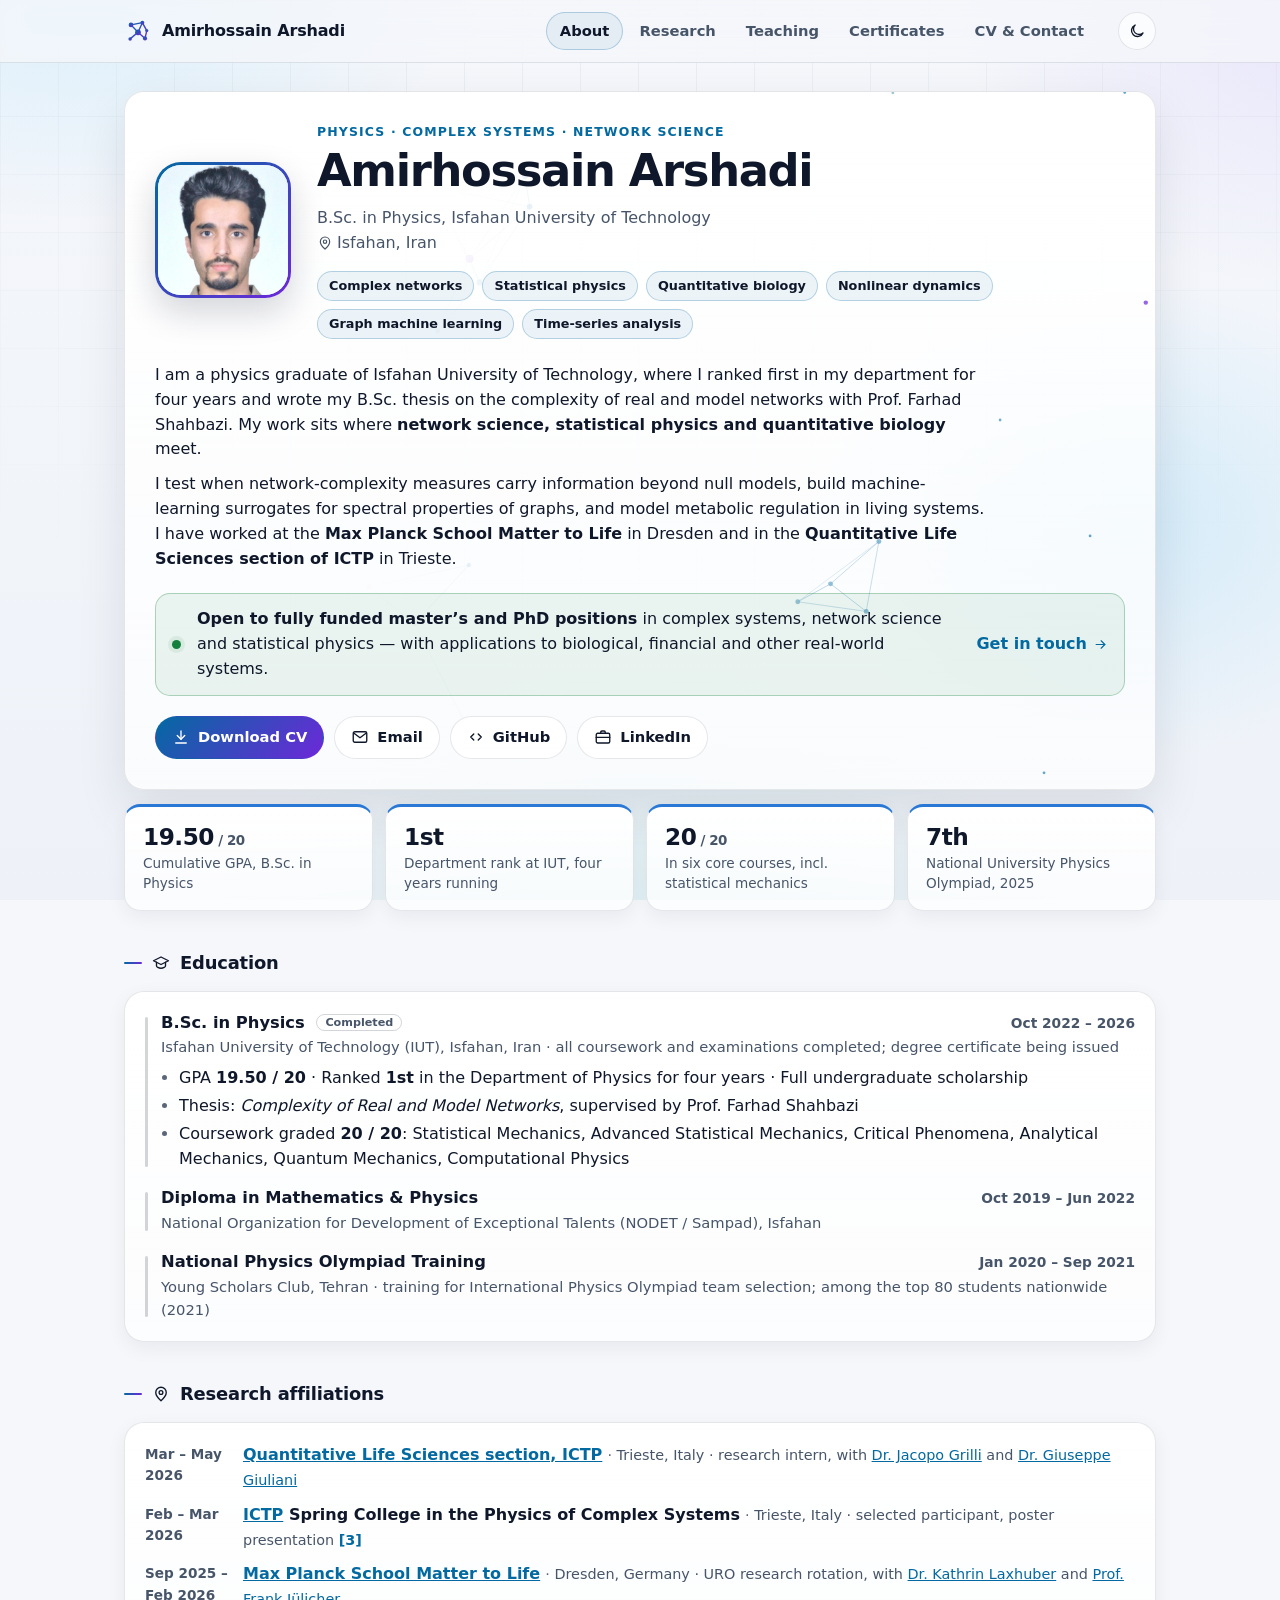
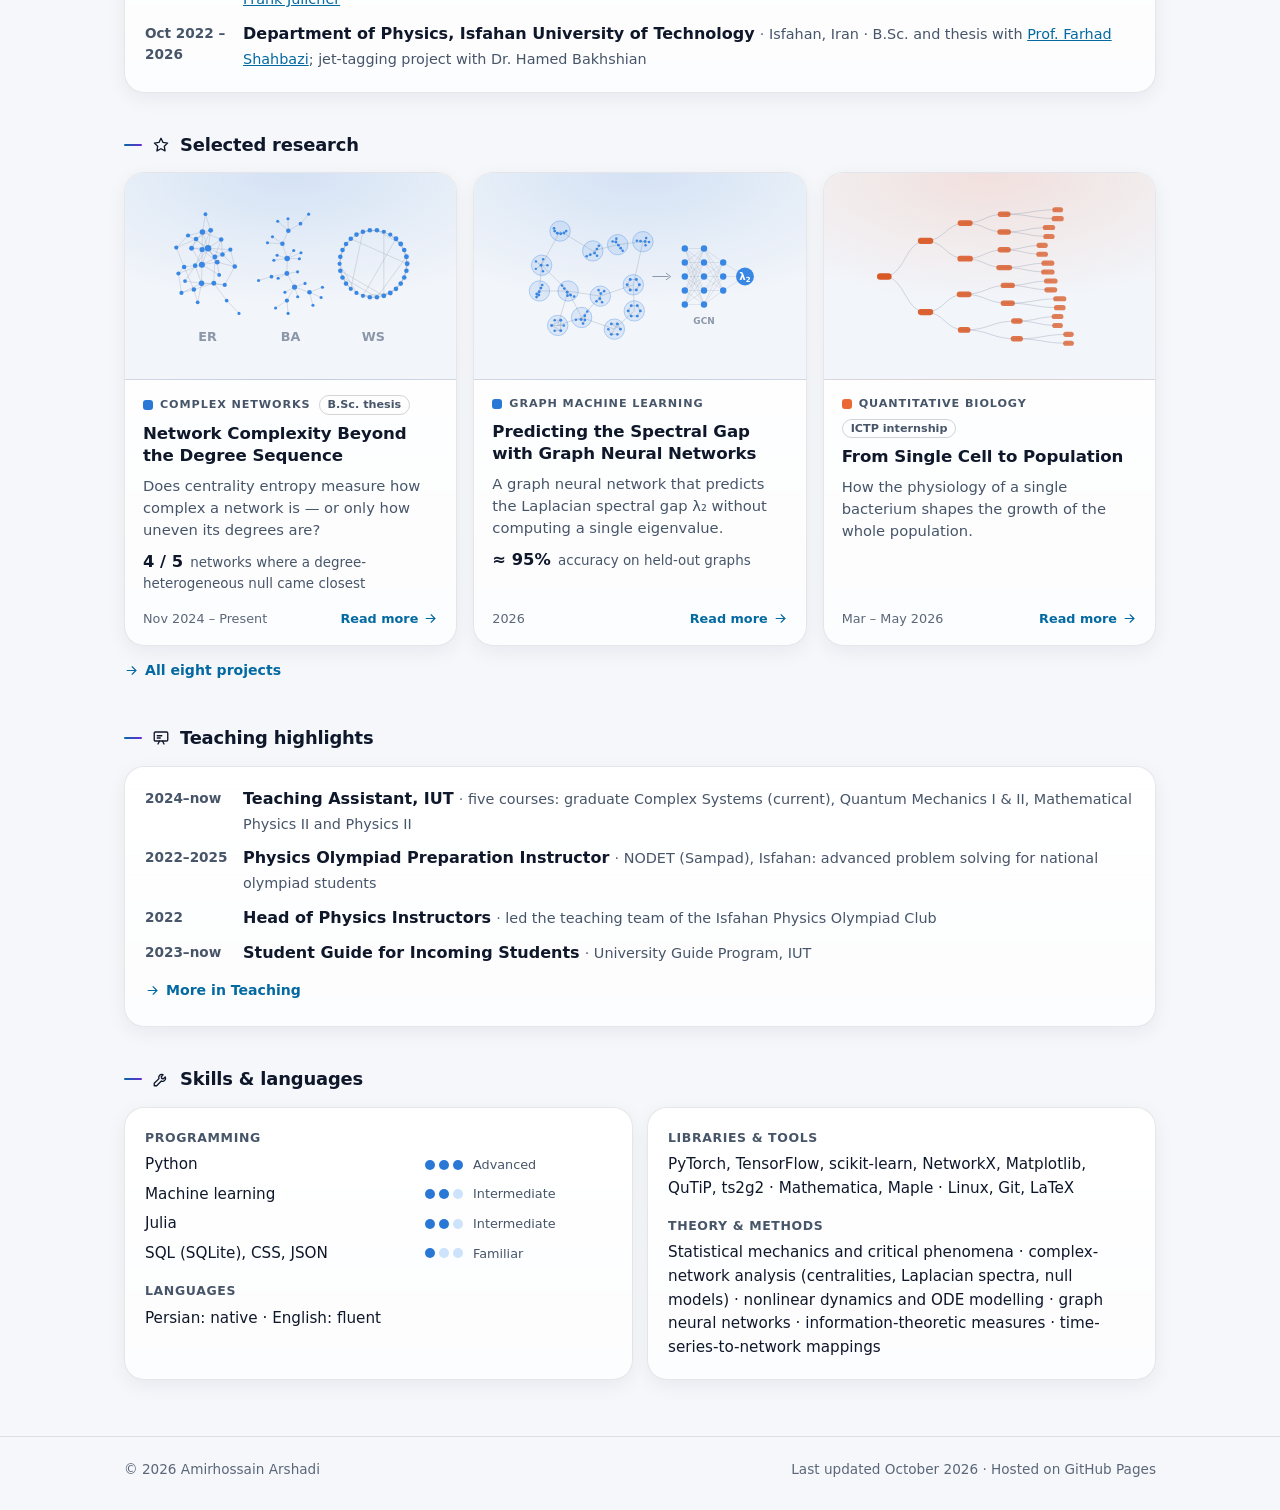
==== commit 255c0ebe: "Teaching: one entry per course, with instructors and dates" ====
--- a/index.html
+++ b/index.html
@@ -262,8 +262,8 @@
         <h2 class="sec-title"><svg class="ic" aria-hidden="true"><use href="#i-chalk"/></svg>Teaching highlights</h2>
         <div class="card">
           <ul class="rows">
-            <li class="row"><span class="yr">2024–2025</span><div><span class="t">Teaching Assistant, IUT</span> <span class="o">graduate Complex Systems, Quantum Mechanics I &amp; II, Mathematical Physics II and Physics II; problem sessions, computational exercises and student mentoring</span></div></li>
-            <li class="row"><span class="yr">2022–2025</span><div><span class="t">Physics Olympiad Instructor</span> <span class="o">NODET (Sampad), Isfahan: advanced problem solving for national olympiad students</span></div></li>
+            <li class="row"><span class="yr">2024–now</span><div><span class="t">Teaching Assistant, IUT</span> <span class="o">five courses: graduate Complex Systems (current), Quantum Mechanics I &amp; II, Mathematical Physics II and Physics II</span></div></li>
+            <li class="row"><span class="yr">2022–2025</span><div><span class="t">Physics Olympiad Preparation Instructor</span> <span class="o">NODET (Sampad), Isfahan: advanced problem solving for national olympiad students</span></div></li>
             <li class="row"><span class="yr">2022</span><div><span class="t">Head of Physics Instructors</span> <span class="o">led the teaching team of the Isfahan Physics Olympiad Club</span></div></li>
             <li class="row"><span class="yr">2023–now</span><div><span class="t">Student Guide for Incoming Students</span> <span class="o">University Guide Program, IUT</span></div></li>
           </ul>
@@ -410,17 +410,38 @@
       <div class="sec">
         <h2 class="sec-title"><svg class="ic" aria-hidden="true"><use href="#i-chalk"/></svg>Teaching &amp; mentoring</h2>
         <div class="grid">
+          <!-- ✏️ One <li class="course"> per course. Newest first. -->
           <article class="card entry">
-            <div class="entry-top"><h3>Teaching Assistant</h3><span class="when">Sep 2024 – Aug 2025</span></div>
-            <p class="org">Isfahan University of Technology · undergraduate and graduate courses</p>
-            <ul class="points">
-              <li>Courses: Complex Systems (graduate), Quantum Mechanics I &amp; II, Mathematical Physics II, Physics II.</li>
-              <li>Led problem-solving sessions and computational exercises; mentored students through coursework and projects.</li>
-            </ul>
+            <div class="entry-top"><h3>Teaching Assistant</h3><span class="when">Sep 2024 – Present</span></div>
+            <p class="org">Department of Physics, Isfahan University of Technology · five courses with four instructors, from undergraduate physics to a graduate course</p>
+            <p class="ta-common">In every course: led problem-solving sessions and computational exercises, and mentored students through coursework and projects.</p>
+            <ol class="courses" aria-label="Courses">
+              <li class="course">
+                <div class="course-top"><h4>Complex Systems <span class="tag">Graduate</span><span class="tag live">Current</span></h4><span class="when">Jan 2025 – Present</span></div>
+                <p class="course-who">with <a href="https://scholar.google.com/citations?user=kP_VlfIAAAAJ" target="_blank" rel="noopener">Prof. Farhad Shahbazi</a></p>
+                <p class="course-note">Problem-solving sessions on stochastic processes, dynamical systems and network modelling; mentored student projects in NetworkX and complex-systems simulation.</p>
+              </li>
+              <li class="course">
+                <div class="course-top"><h4>Quantum Mechanics II <span class="tag">Undergraduate</span></h4><span class="when">Jan 2025 – Aug 2025</span></div>
+                <p class="course-who">with Dr. Hamed Bakhshian</p>
+              </li>
+              <li class="course">
+                <div class="course-top"><h4>Mathematical Physics II <span class="tag">Undergraduate</span></h4><span class="when">Jan 2025 – Aug 2025</span></div>
+                <p class="course-who">with Dr. F. Fazileh</p>
+              </li>
+              <li class="course">
+                <div class="course-top"><h4>Physics II <span class="tag">Undergraduate</span></h4><span class="when">Jan 2025 – Aug 2025</span></div>
+                <p class="course-who">with Dr. I. Abdolhosseini Sarsari</p>
+              </li>
+              <li class="course">
+                <div class="course-top"><h4>Quantum Mechanics I <span class="tag">Undergraduate</span></h4><span class="when">Sep 2024 – Jan 2025</span></div>
+                <p class="course-who">with Dr. Hamed Bakhshian</p>
+              </li>
+            </ol>
           </article>
           <article class="card entry">
-            <div class="entry-top"><h3>Physics Olympiad Instructor</h3><span class="when">2022 – 2025</span></div>
-            <p class="org">National Organization for Development of Exceptional Talents (NODET / Sampad), Isfahan</p>
+            <div class="entry-top"><h3>Physics Olympiad Preparation Courses Instructor</h3><span class="when">2022 – 2025</span></div>
+            <p class="org">National Organization for Development of Exceptional Talents (NODET / Sampad), Isfahan, Iran</p>
             <ul class="points">
               <li>Prepared students for the national physics olympiad with advanced problem-solving training.</li>
             </ul>
--- a/site.css
+++ b/site.css
@@ -573,3 +573,15 @@
 }
 .pcard-top { display: flex; flex-wrap: wrap; align-items: center; gap: 6px 8px; }
 .pcard-top .tag { margin-left: 0; vertical-align: 0; }
+
+/* ---- teaching: one row per course ---- */
+.ta-common { margin: 8px 0 0; color: var(--muted); font-size: .93rem; }
+.courses { display: grid; margin: 14px 0 0; padding: 0; list-style: none; border: 1px solid var(--line); border-radius: 14px; overflow: hidden; }
+.course { padding: 12px 15px; border-top: 1px solid var(--line); background: var(--panel); }
+.course:first-child { border-top: 0; }
+.course-top { display: flex; flex-wrap: wrap; align-items: baseline; justify-content: space-between; gap: 3px 14px; }
+.course h4 { margin: 0; color: var(--text); font-size: .98rem; font-weight: 650; line-height: 1.4; }
+.course h4 .tag { margin-left: 4px; }
+.course-who { margin: 2px 0 0; color: var(--muted); font-size: .9rem; }
+.course-note { margin: 6px 0 0; font-size: .92rem; }
+@media print { .course { background: #fff; } }
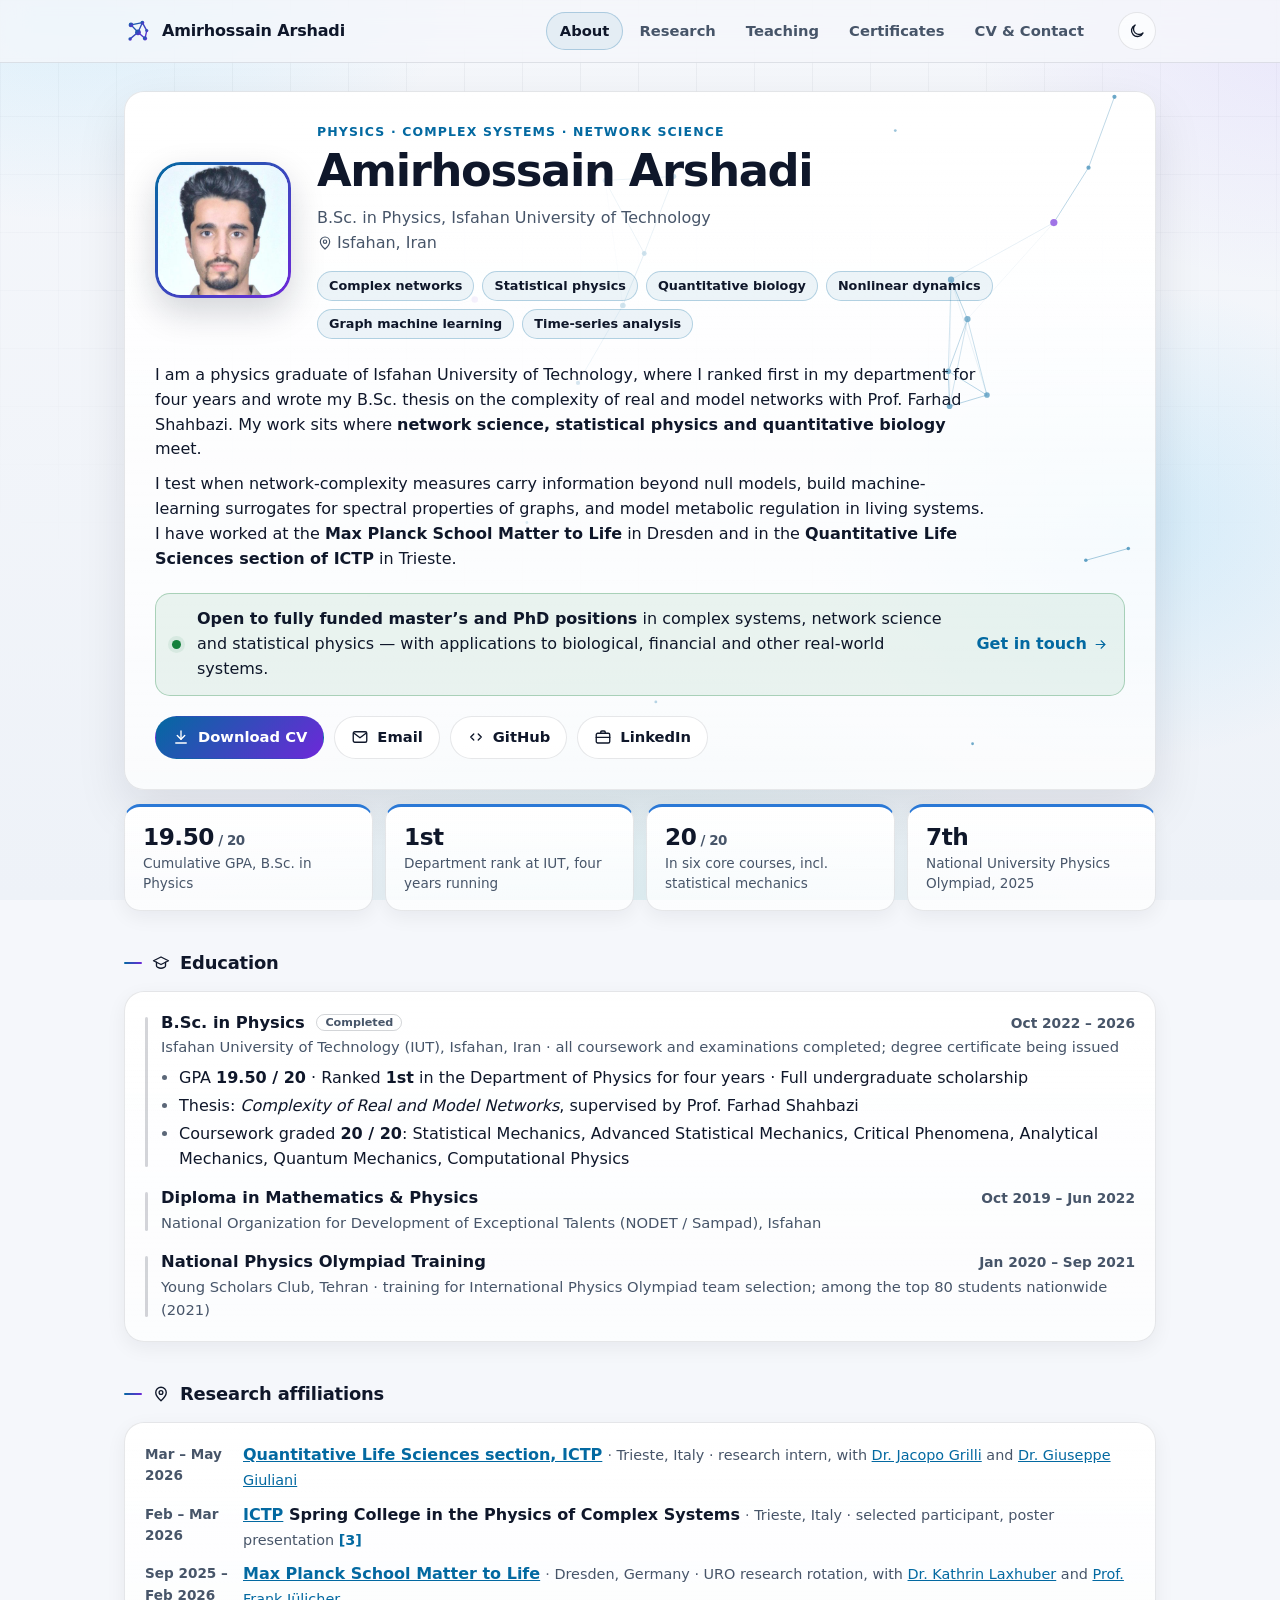
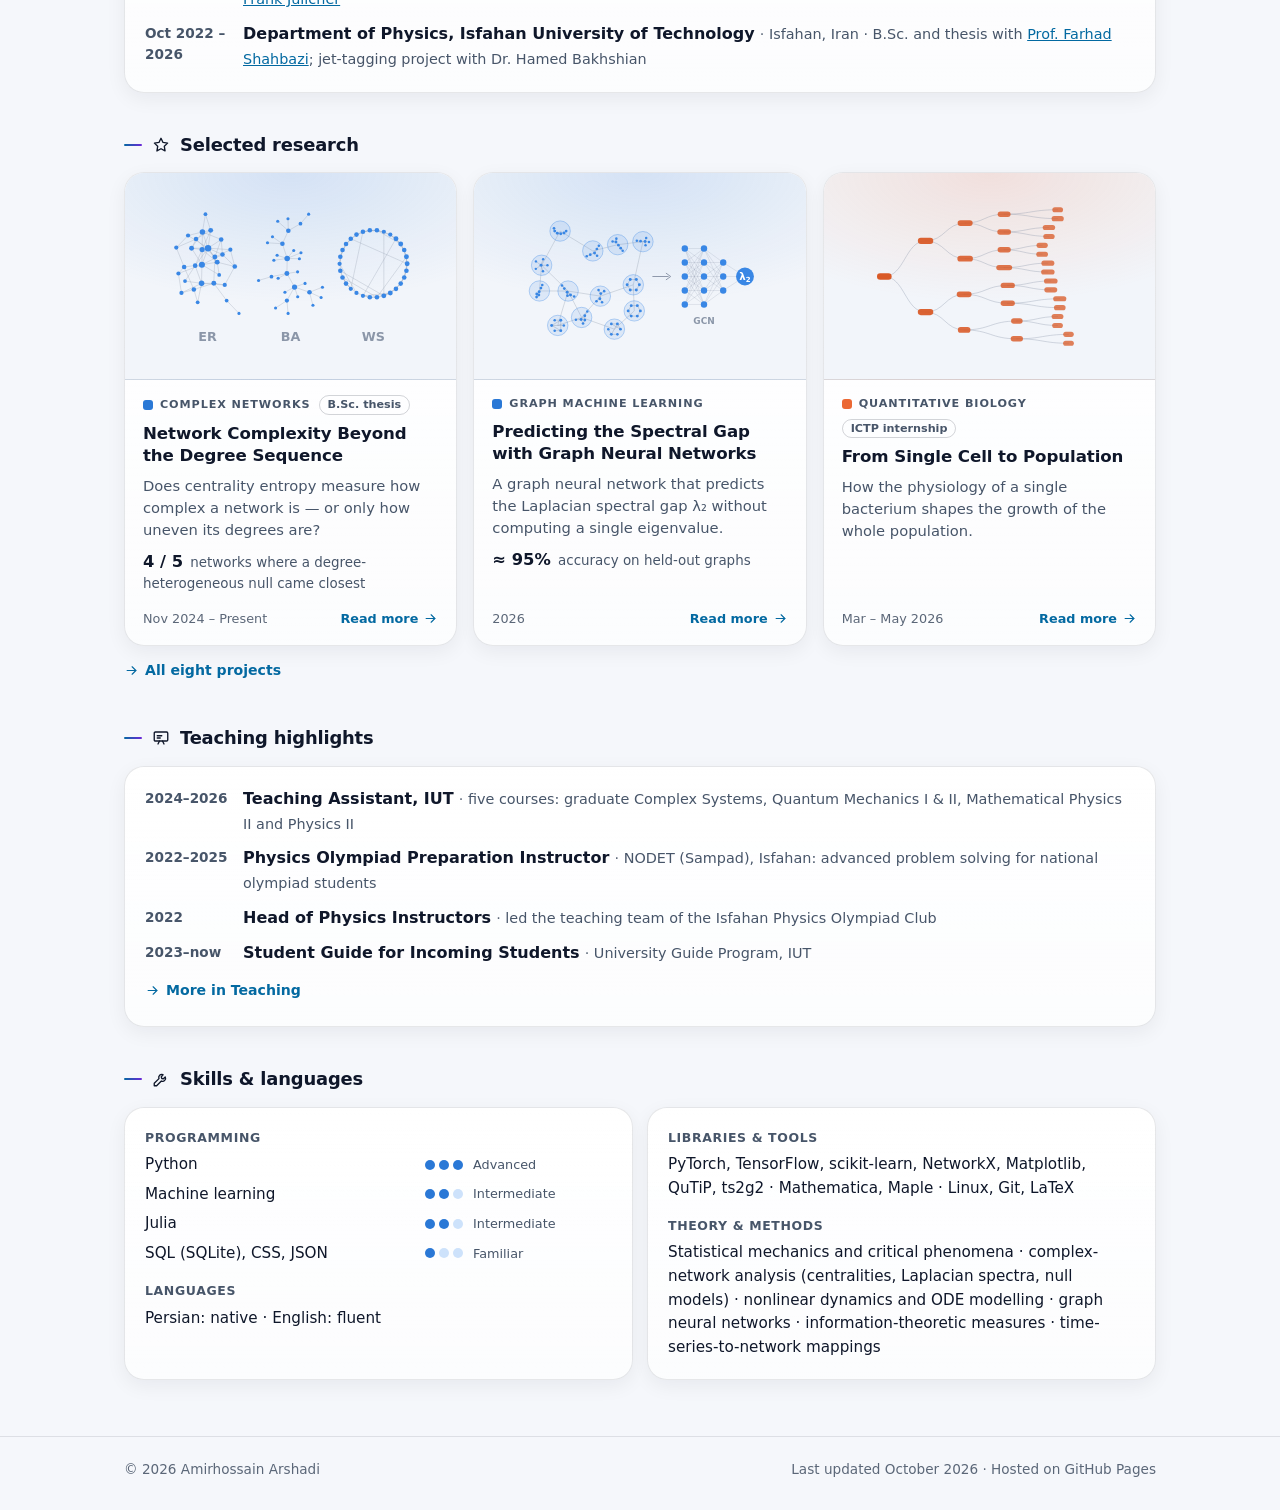
==== commit c935358a: "Teaching assistantship ended Aug 2026" ====
--- a/index.html
+++ b/index.html
@@ -262,7 +262,7 @@
         <h2 class="sec-title"><svg class="ic" aria-hidden="true"><use href="#i-chalk"/></svg>Teaching highlights</h2>
         <div class="card">
           <ul class="rows">
-            <li class="row"><span class="yr">2024–now</span><div><span class="t">Teaching Assistant, IUT</span> <span class="o">five courses: graduate Complex Systems (current), Quantum Mechanics I &amp; II, Mathematical Physics II and Physics II</span></div></li>
+            <li class="row"><span class="yr">2024–2026</span><div><span class="t">Teaching Assistant, IUT</span> <span class="o">five courses: graduate Complex Systems, Quantum Mechanics I &amp; II, Mathematical Physics II and Physics II</span></div></li>
             <li class="row"><span class="yr">2022–2025</span><div><span class="t">Physics Olympiad Preparation Instructor</span> <span class="o">NODET (Sampad), Isfahan: advanced problem solving for national olympiad students</span></div></li>
             <li class="row"><span class="yr">2022</span><div><span class="t">Head of Physics Instructors</span> <span class="o">led the teaching team of the Isfahan Physics Olympiad Club</span></div></li>
             <li class="row"><span class="yr">2023–now</span><div><span class="t">Student Guide for Incoming Students</span> <span class="o">University Guide Program, IUT</span></div></li>
@@ -412,12 +412,12 @@
         <div class="grid">
           <!-- ✏️ One <li class="course"> per course. Newest first. -->
           <article class="card entry">
-            <div class="entry-top"><h3>Teaching Assistant</h3><span class="when">Sep 2024 – Present</span></div>
+            <div class="entry-top"><h3>Teaching Assistant</h3><span class="when">Sep 2024 – Aug 2026</span></div>
             <p class="org">Department of Physics, Isfahan University of Technology · five courses with four instructors, from undergraduate physics to a graduate course</p>
             <p class="ta-common">In every course: led problem-solving sessions and computational exercises, and mentored students through coursework and projects.</p>
             <ol class="courses" aria-label="Courses">
               <li class="course">
-                <div class="course-top"><h4>Complex Systems <span class="tag">Graduate</span><span class="tag live">Current</span></h4><span class="when">Jan 2025 – Present</span></div>
+                <div class="course-top"><h4>Complex Systems <span class="tag">Graduate</span></h4><span class="when">Jan 2025 – Aug 2026</span></div>
                 <p class="course-who">with <a href="https://scholar.google.com/citations?user=kP_VlfIAAAAJ" target="_blank" rel="noopener">Prof. Farhad Shahbazi</a></p>
                 <p class="course-note">Problem-solving sessions on stochastic processes, dynamical systems and network modelling; mentored student projects in NetworkX and complex-systems simulation.</p>
               </li>
